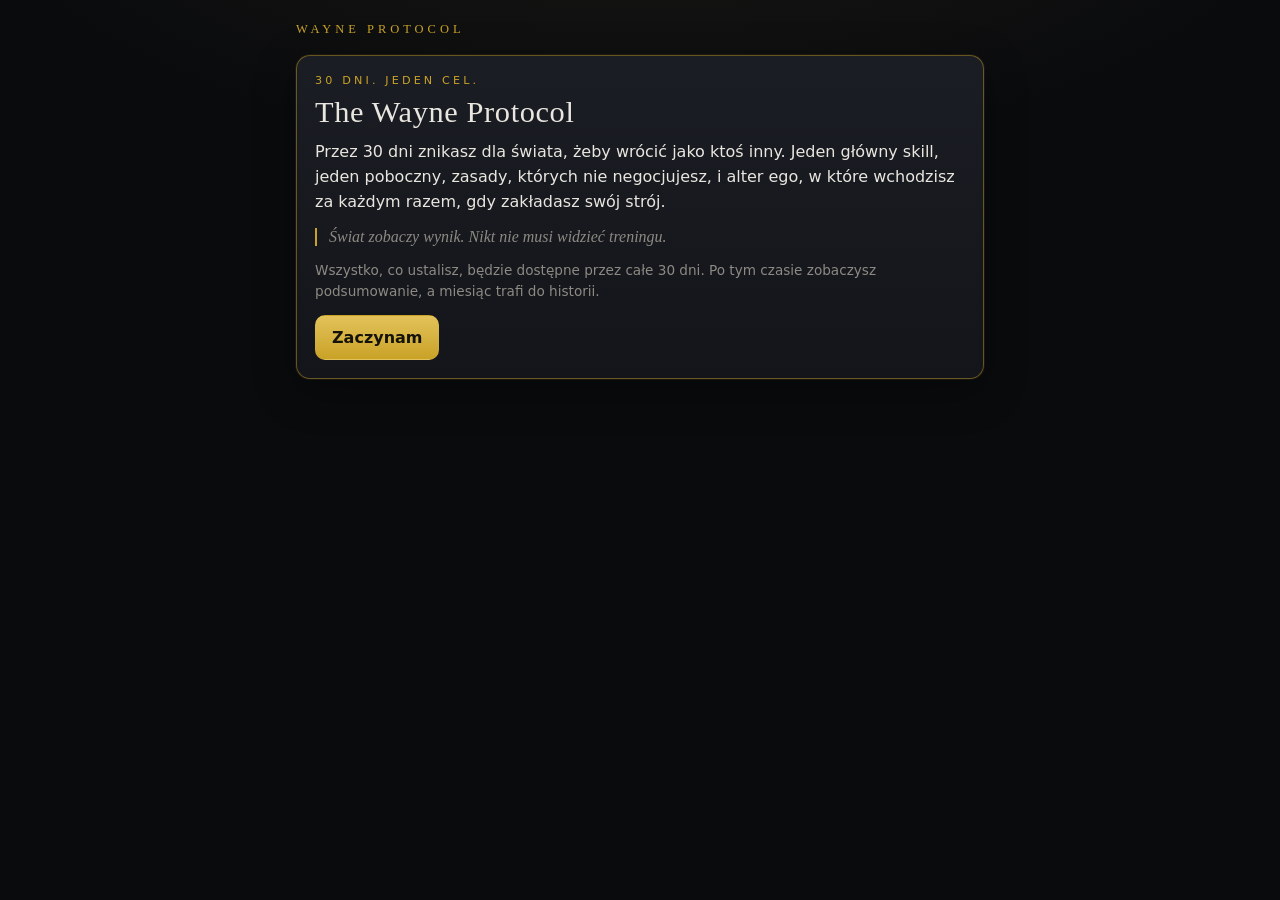
==== index.html @ f349f064 "The Wayne Protocol: 30-day app (onboarding, daily report, Batman failure log, Bat-Signal, summary, h" ====
<!doctype html>
<html lang="pl">
<head>
  <meta charset="utf-8">
  <meta name="viewport" content="width=device-width, initial-scale=1, viewport-fit=cover">
  <meta name="theme-color" content="#0a0b0d">
  <meta name="robots" content="noindex, nofollow">
  <title>The Wayne Protocol</title>
  <link rel="stylesheet" href="./assets/style.css">
</head>
<body>
  <main id="app" aria-live="polite"></main>
  <noscript>The Wayne Protocol wymaga JavaScriptu.</noscript>
  <script src="./assets/app.js"></script>
</body>
</html>
---- assets/style.css ----
/* The Wayne Protocol — black, charcoal and gold. Serif headings, spaced capitals: Wayne Enterprises, not a fitness app. */
:root {
  --bg: #0a0b0d; --panel: #13151a; --panel2: #1a1d23; --line: #2a2e36; --text: #e9e6df; --dim: #8d8a83;
  --gold: #c9a227; --gold2: #e2c25a; --red: #c94a3d; --green: #5fa36a;
  --serif: Georgia, "Times New Roman", serif;
  --sans: system-ui, -apple-system, "Segoe UI", Roboto, sans-serif;
  color-scheme: dark;
}
* { box-sizing: border-box; }
html, body { margin: 0; background: var(--bg); color: var(--text); font-family: var(--sans); -webkit-text-size-adjust: 100%; }
body { min-height: 100vh; background: radial-gradient(1200px 600px at 50% -200px, #1b1a15 0%, var(--bg) 60%) fixed; }
main { max-width: 720px; margin: 0 auto; padding: 22px 16px calc(40px + env(safe-area-inset-bottom)); }
h1, h2, h3 { font-family: var(--serif); font-weight: 400; margin: 0 0 10px; }
h1 { font-size: 1.9rem; letter-spacing: .02em; }
h2 { font-size: 1.35rem; }
h3 { font-size: 1.05rem; color: var(--gold2); }
p { line-height: 1.55; margin: 0 0 12px; }
.eyebrow { font-size: .7rem; letter-spacing: .28em; text-transform: uppercase; color: var(--gold); margin-bottom: 8px; }
.dim { color: var(--dim); } .small { font-size: .85rem; }
.brand { display: flex; align-items: center; justify-content: space-between; gap: 12px; margin-bottom: 18px; }
.brand-mark { font-family: var(--serif); letter-spacing: .32em; text-transform: uppercase; font-size: .78rem; color: var(--gold); }
.brand nav { display: flex; gap: 6px; flex-wrap: wrap; justify-content: flex-end; }
.card { background: linear-gradient(180deg, var(--panel2), var(--panel)); border: 1px solid var(--line); border-radius: 14px; padding: 18px; margin-bottom: 14px; }
.card.gold { border-color: rgba(201, 162, 39, .45); box-shadow: 0 0 0 1px rgba(201, 162, 39, .08), 0 12px 40px rgba(0, 0, 0, .35); }
.quote { font-family: var(--serif); font-style: italic; color: var(--dim); border-left: 2px solid var(--gold); padding-left: 12px; margin: 14px 0; }
.btn { appearance: none; border: 1px solid var(--line); background: var(--panel2); color: var(--text); border-radius: 10px; padding: 12px 16px; font: inherit; font-weight: 600; cursor: pointer; min-height: 44px; }
.btn:hover { border-color: var(--gold); }
.btn.gold { background: linear-gradient(180deg, var(--gold2), var(--gold)); color: #15120a; border-color: transparent; }
.btn.red { border-color: rgba(201, 74, 61, .6); color: #f0b8b1; }
.btn.ghost { background: transparent; }
.btn.small { padding: 7px 11px; min-height: 36px; font-size: .85rem; }
.btn:disabled { opacity: .45; cursor: not-allowed; }
.row { display: flex; gap: 10px; flex-wrap: wrap; }
.row > .btn { flex: 1 1 140px; }
label { display: block; font-size: .72rem; letter-spacing: .14em; text-transform: uppercase; color: var(--dim); margin: 14px 0 6px; }
input[type=text], textarea { width: 100%; background: #0e1014; border: 1px solid var(--line); color: var(--text); border-radius: 10px; padding: 11px 12px; font: inherit; font-size: 16px; }
textarea { min-height: 84px; resize: vertical; line-height: 1.45; }
input:focus, textarea:focus { outline: none; border-color: var(--gold); }
.list-edit .item { display: flex; gap: 8px; margin-bottom: 8px; align-items: center; }
.list-edit .item span.n { font-family: var(--serif); color: var(--gold); width: 18px; text-align: right; flex: 0 0 auto; }
.list-edit .item input { flex: 1; }
.disclaimer { border: 1px dashed rgba(201, 162, 39, .5); border-radius: 10px; padding: 10px 12px; font-size: .88rem; color: #d8cfae; margin: 12px 0; }
.steps { display: flex; gap: 6px; margin: 4px 0 18px; }
.steps i { flex: 1; height: 3px; border-radius: 2px; background: var(--line); }
.steps i.on { background: var(--gold); }
.check { display: flex; gap: 10px; align-items: flex-start; margin: 14px 0; text-transform: none; letter-spacing: 0; font-size: .95rem; color: var(--text); }
.check input { width: 20px; height: 20px; accent-color: var(--gold); margin-top: 2px; flex: 0 0 auto; }

/* dashboard */
.day-head { display: flex; align-items: baseline; justify-content: space-between; gap: 12px; flex-wrap: wrap; }
.day-num { font-family: var(--serif); font-size: 2.6rem; line-height: 1; }
.day-num small { font-size: 1rem; color: var(--dim); }
.bar { height: 6px; background: var(--line); border-radius: 3px; overflow: hidden; margin: 12px 0 4px; }
.bar i { display: block; height: 100%; background: linear-gradient(90deg, var(--gold), var(--gold2)); }
.grid { display: grid; grid-template-columns: repeat(10, 1fr); gap: 5px; margin: 14px 0 6px; }
.grid div { aspect-ratio: 1; border-radius: 5px; background: #0e1014; border: 1px solid var(--line); display: flex; align-items: center; justify-content: center; font-size: .68rem; color: var(--dim); }
.grid .kept { background: rgba(201, 162, 39, .85); color: #15120a; border-color: transparent; font-weight: 700; }
.grid .failed { background: rgba(201, 74, 61, .8); color: #fff; border-color: transparent; }
.grid .today { outline: 2px solid var(--gold2); outline-offset: 1px; }
.grid .future { opacity: .35; }
.legend { display: flex; gap: 14px; flex-wrap: wrap; font-size: .75rem; color: var(--dim); }
.legend b { display: inline-block; width: 10px; height: 10px; border-radius: 3px; margin-right: 5px; vertical-align: -1px; }
.stats { display: grid; grid-template-columns: repeat(3, 1fr); gap: 10px; margin-top: 10px; }
.stat { background: #0e1014; border: 1px solid var(--line); border-radius: 10px; padding: 10px; text-align: center; }
.stat b { display: block; font-family: var(--serif); font-size: 1.4rem; font-weight: 400; }
.stat span { font-size: .68rem; letter-spacing: .12em; text-transform: uppercase; color: var(--dim); }
.kv { display: grid; gap: 12px; }
.kv .k { font-size: .68rem; letter-spacing: .18em; text-transform: uppercase; color: var(--gold); }
.kv .v { font-family: var(--serif); font-size: 1.1rem; }
ol.rules { margin: 6px 0 0; padding-left: 22px; } ol.rules li { margin: 4px 0; line-height: 1.45; }
.signal { width: 100%; padding: 16px; font-size: 1rem; letter-spacing: .2em; text-transform: uppercase; font-family: var(--serif); background: #0e1014; color: var(--gold2); border: 1px solid rgba(201, 162, 39, .6); border-radius: 12px; cursor: pointer; }
.signal:hover { background: #15130b; }
.status-pill { display: inline-block; font-size: .72rem; letter-spacing: .14em; text-transform: uppercase; padding: 4px 9px; border-radius: 999px; border: 1px solid var(--line); color: var(--dim); }
.status-pill.kept { color: var(--gold2); border-color: rgba(201, 162, 39, .6); }
.status-pill.failed { color: #f0b8b1; border-color: rgba(201, 74, 61, .6); }

/* journal */
.entry { border-top: 1px solid var(--line); padding: 12px 0; }
.entry:first-child { border-top: 0; }
.entry .meta { font-size: .75rem; color: var(--dim); letter-spacing: .06em; margin-bottom: 6px; display: flex; gap: 8px; flex-wrap: wrap; align-items: center; }
.entry .tag { font-size: .66rem; letter-spacing: .14em; text-transform: uppercase; padding: 2px 7px; border-radius: 5px; background: rgba(201, 74, 61, .2); color: #f0b8b1; }
.entry .tag.ref { background: rgba(201, 162, 39, .15); color: var(--gold2); }
.entry dl { margin: 0; display: grid; grid-template-columns: max-content 1fr; gap: 4px 12px; font-size: .92rem; }
.entry dt { color: var(--dim); font-size: .78rem; letter-spacing: .06em; padding-top: 2px; }
.entry dd { margin: 0; white-space: pre-wrap; word-break: break-word; }
.entry p { white-space: pre-wrap; word-break: break-word; }
@media (max-width: 480px) { .entry dl { grid-template-columns: 1fr; } .entry dt { padding-top: 6px; } }

/* modal */
.modal-bg { position: fixed; inset: 0; background: rgba(0, 0, 0, .72); display: flex; align-items: flex-end; justify-content: center; z-index: 10; padding: 0; }
.modal { width: 100%; max-width: 720px; max-height: 92vh; overflow: auto; background: var(--panel); border: 1px solid var(--line); border-radius: 18px 18px 0 0; padding: 20px 16px calc(20px + env(safe-area-inset-bottom)); }
@media (min-width: 640px) { .modal-bg { align-items: center; padding: 20px; } .modal { border-radius: 18px; } }
.timer { font-family: var(--serif); font-size: 3rem; text-align: center; color: var(--gold2); margin: 8px 0; letter-spacing: .05em; }
.history-item { display: flex; justify-content: space-between; align-items: center; gap: 12px; padding: 12px 0; border-top: 1px solid var(--line); cursor: pointer; }
.history-item:first-child { border-top: 0; }
.verdict { font-family: var(--serif); font-size: 1.5rem; }
.verdict.ok { color: var(--gold2); } .verdict.no { color: #f0b8b1; }
.center { text-align: center; }
.mt { margin-top: 14px; }
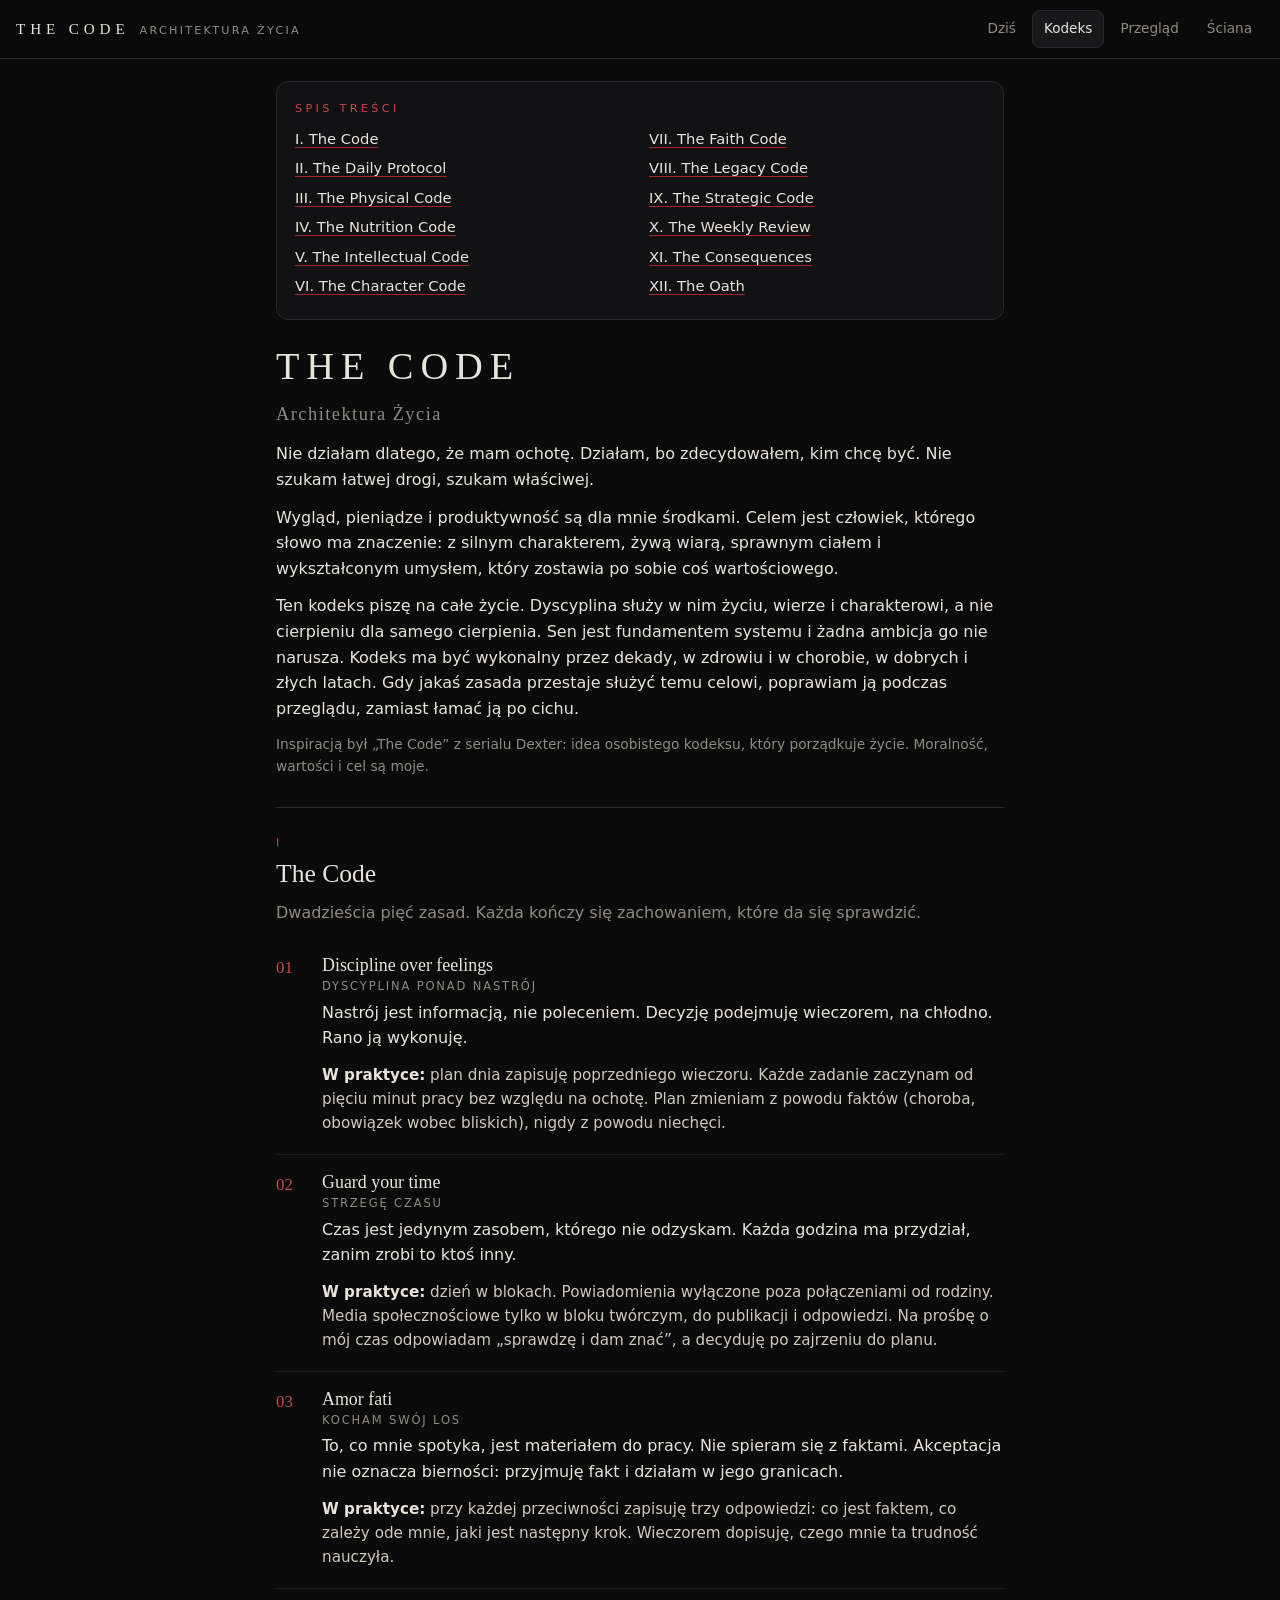
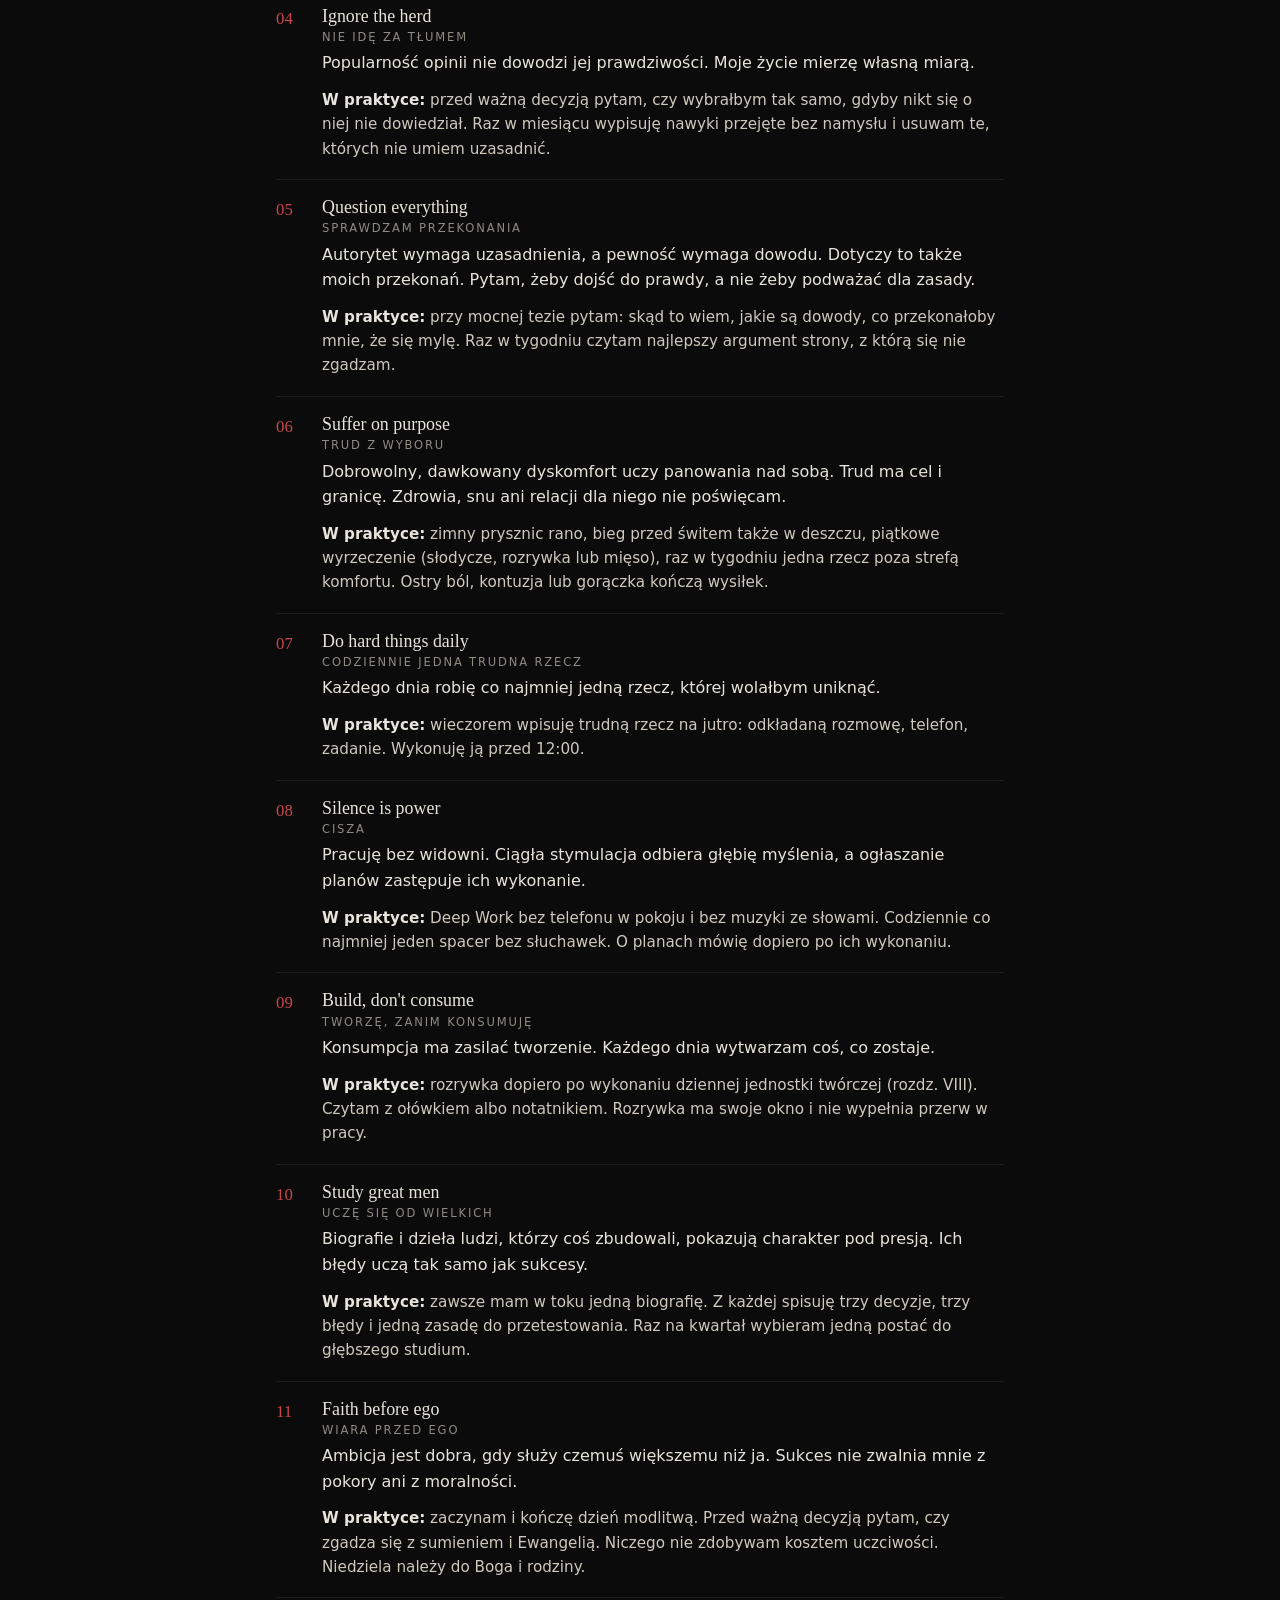
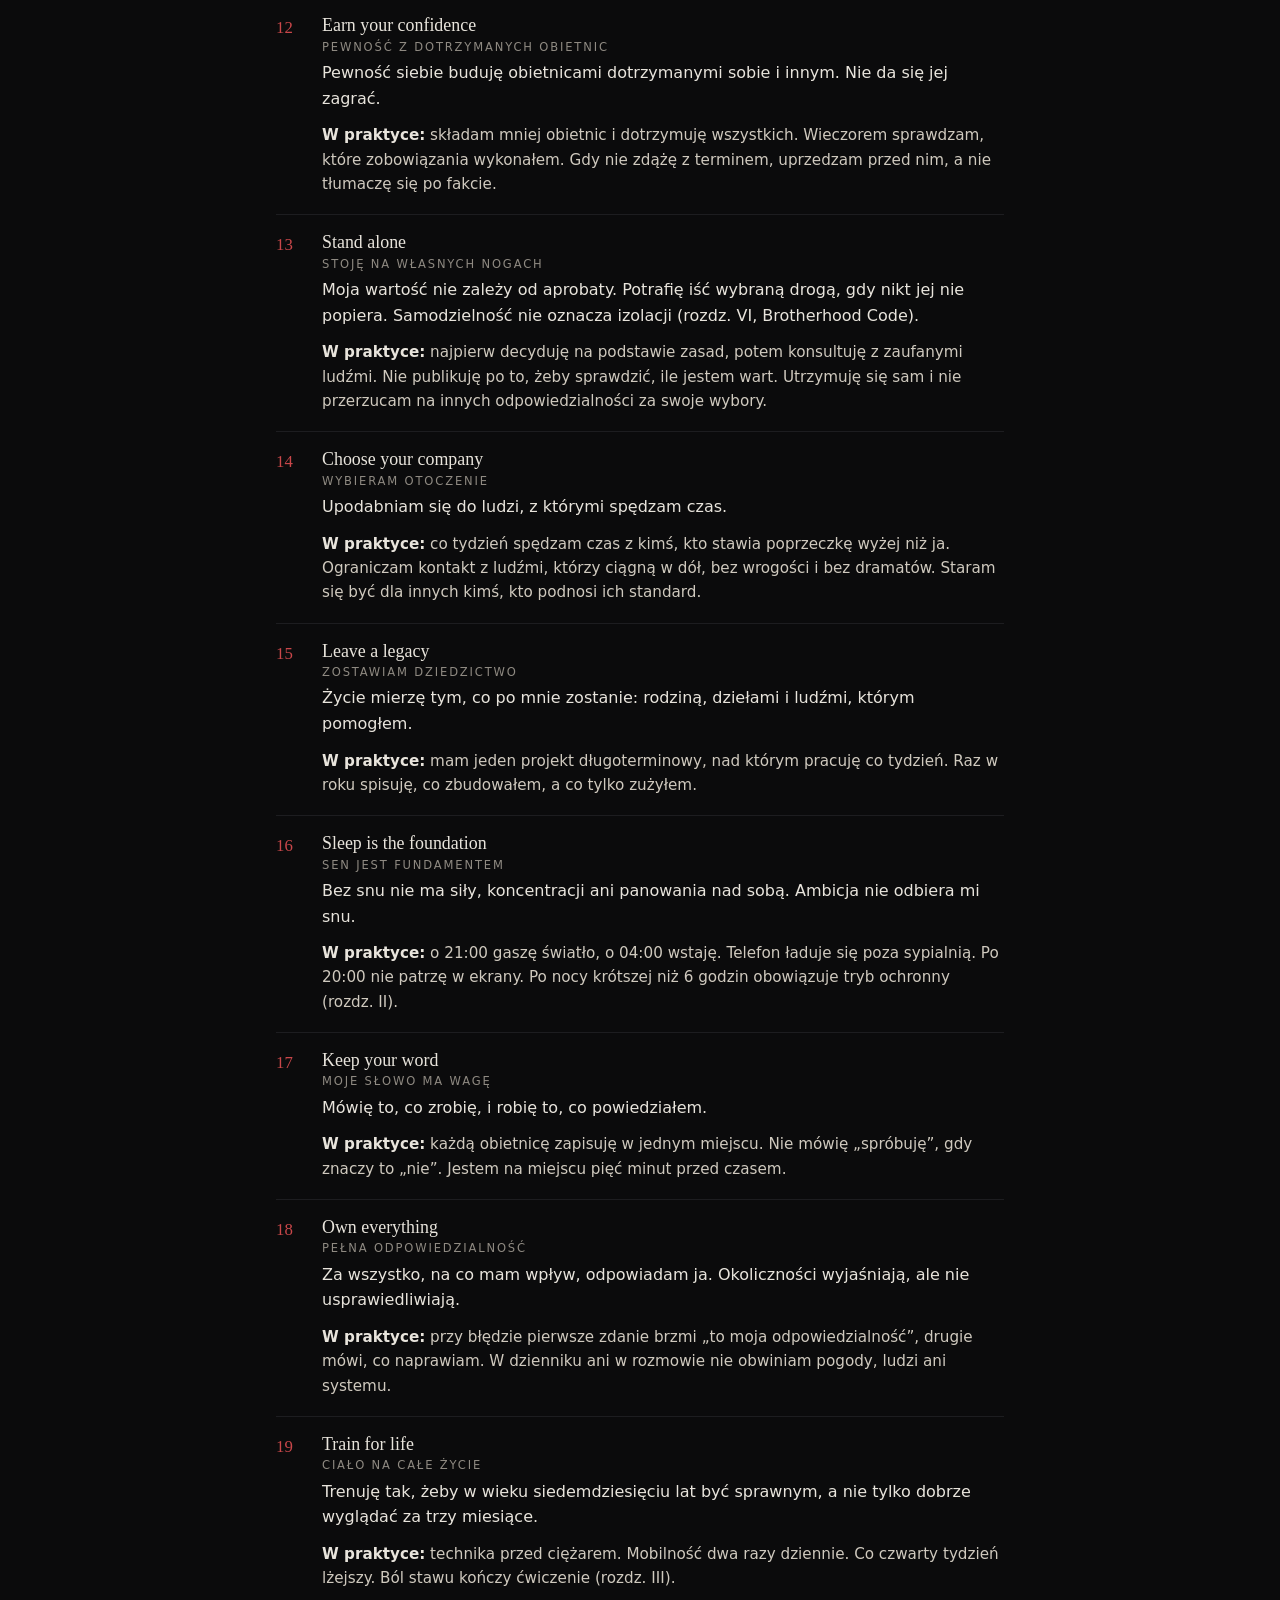
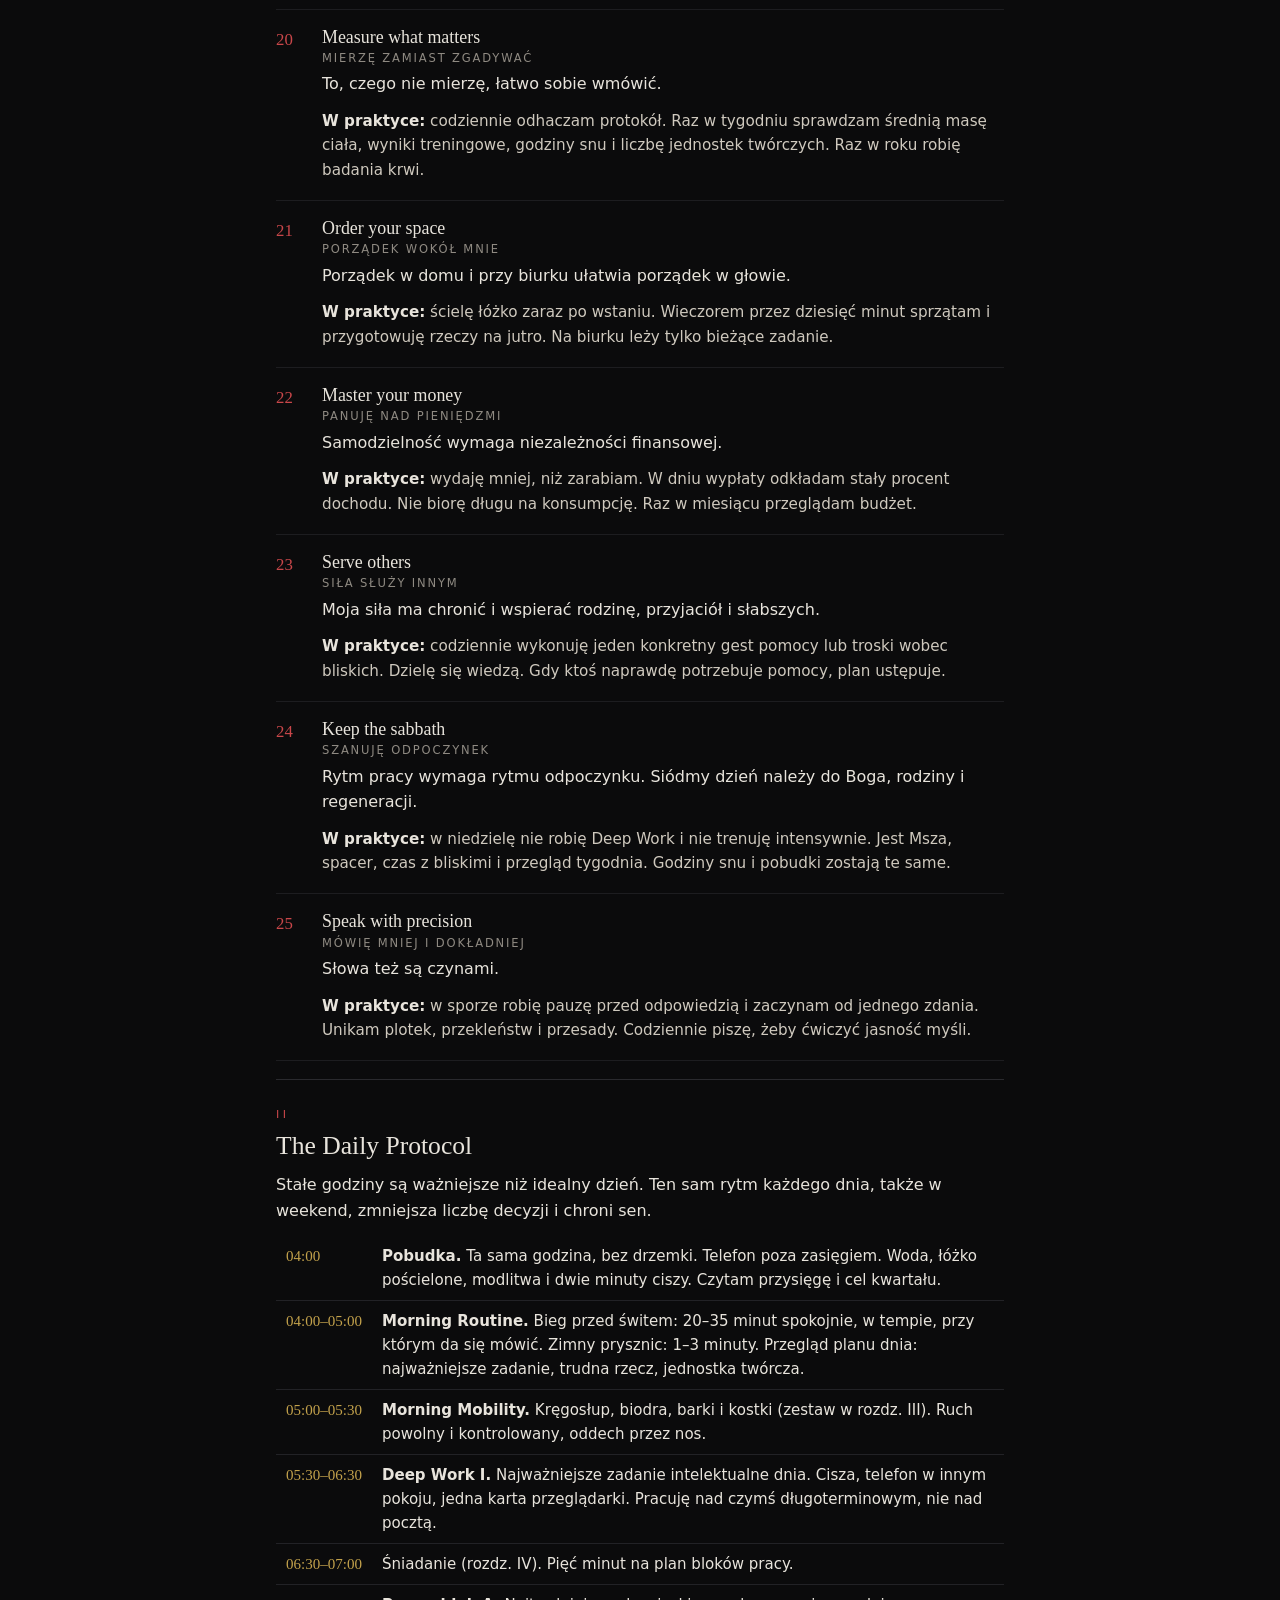
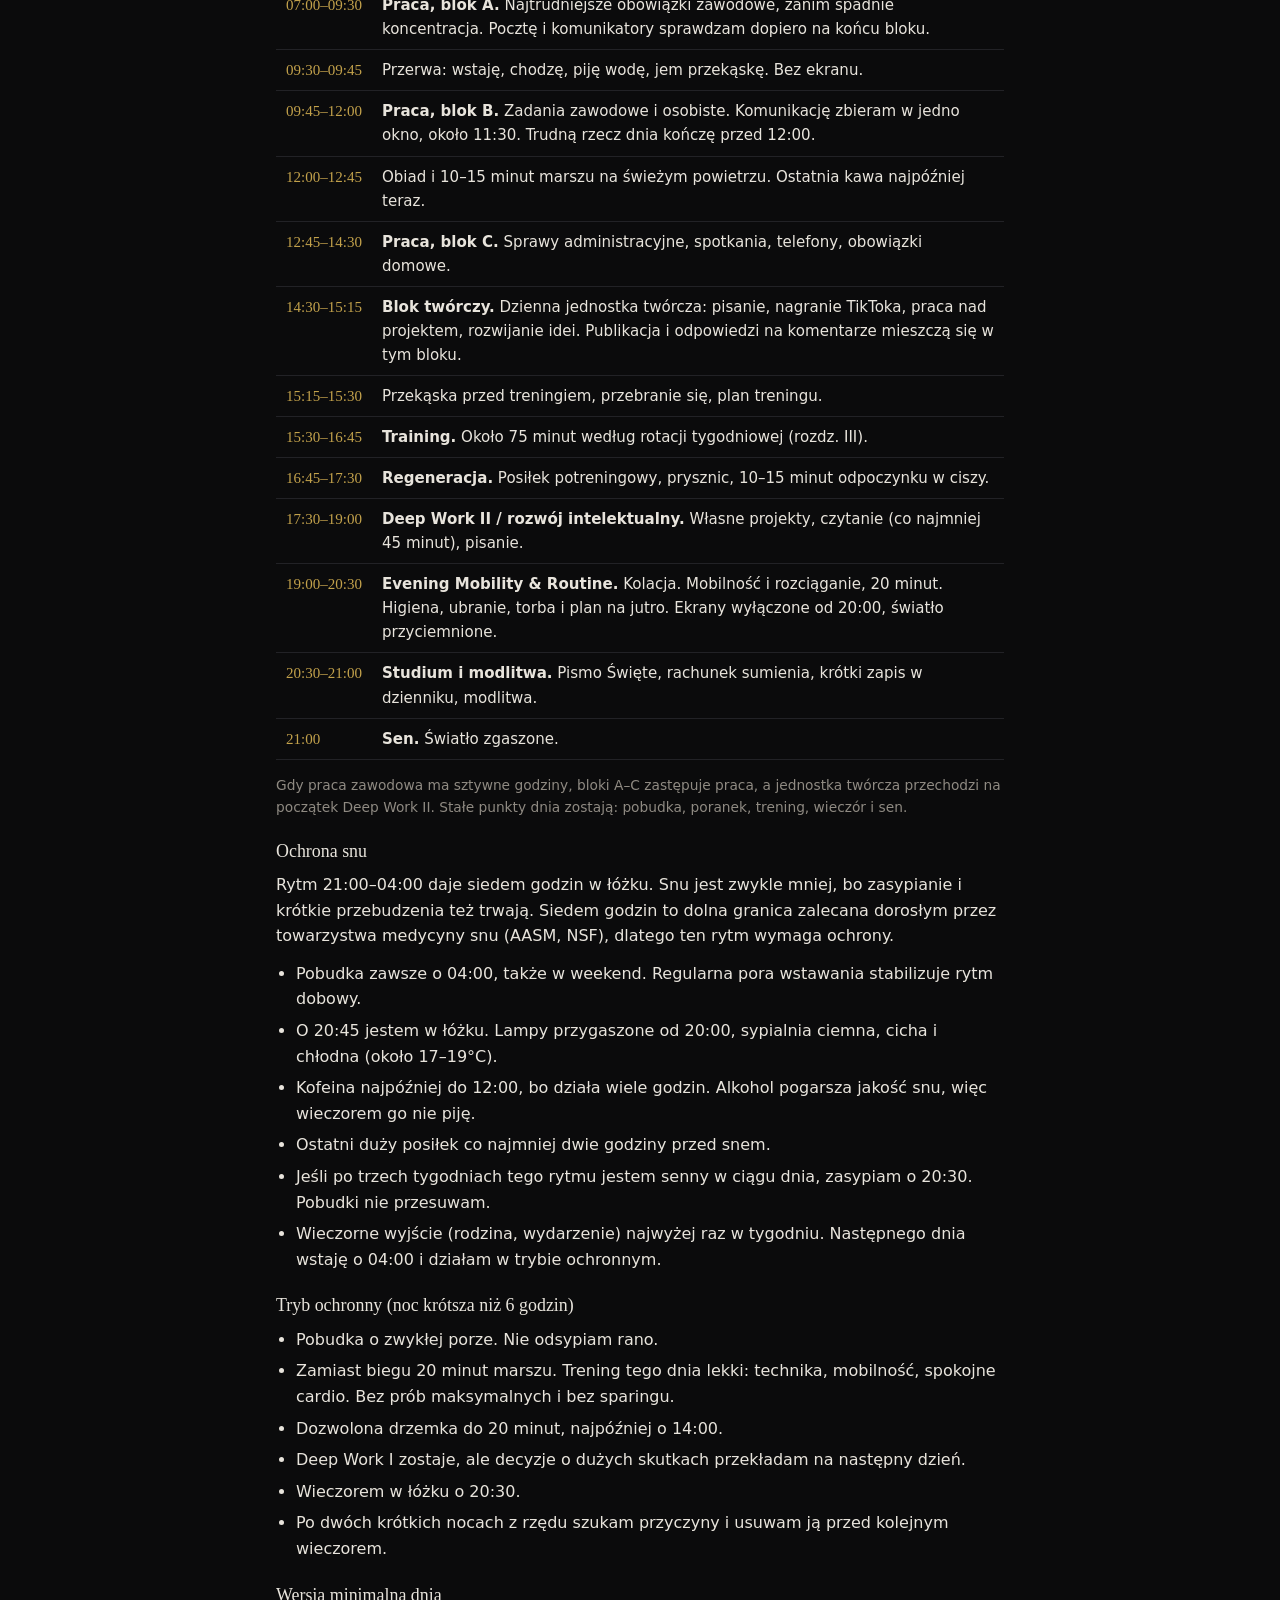
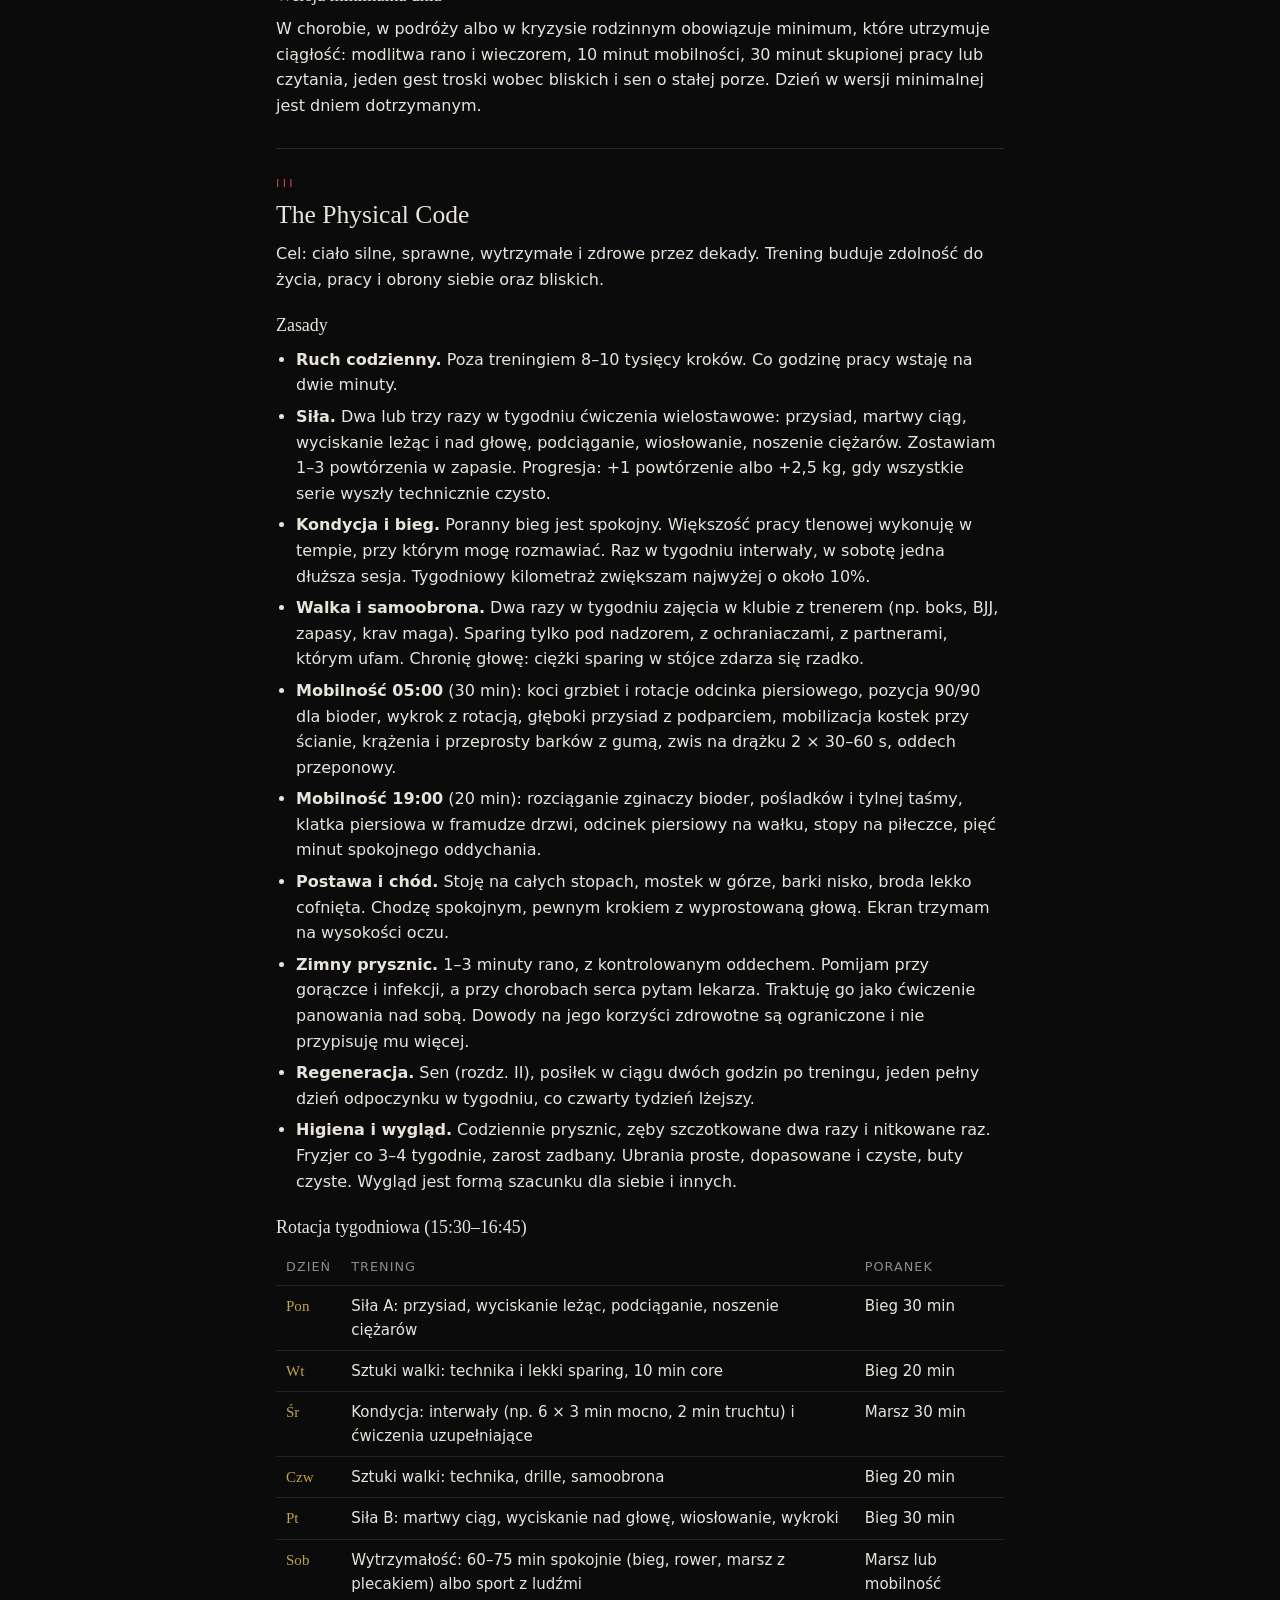
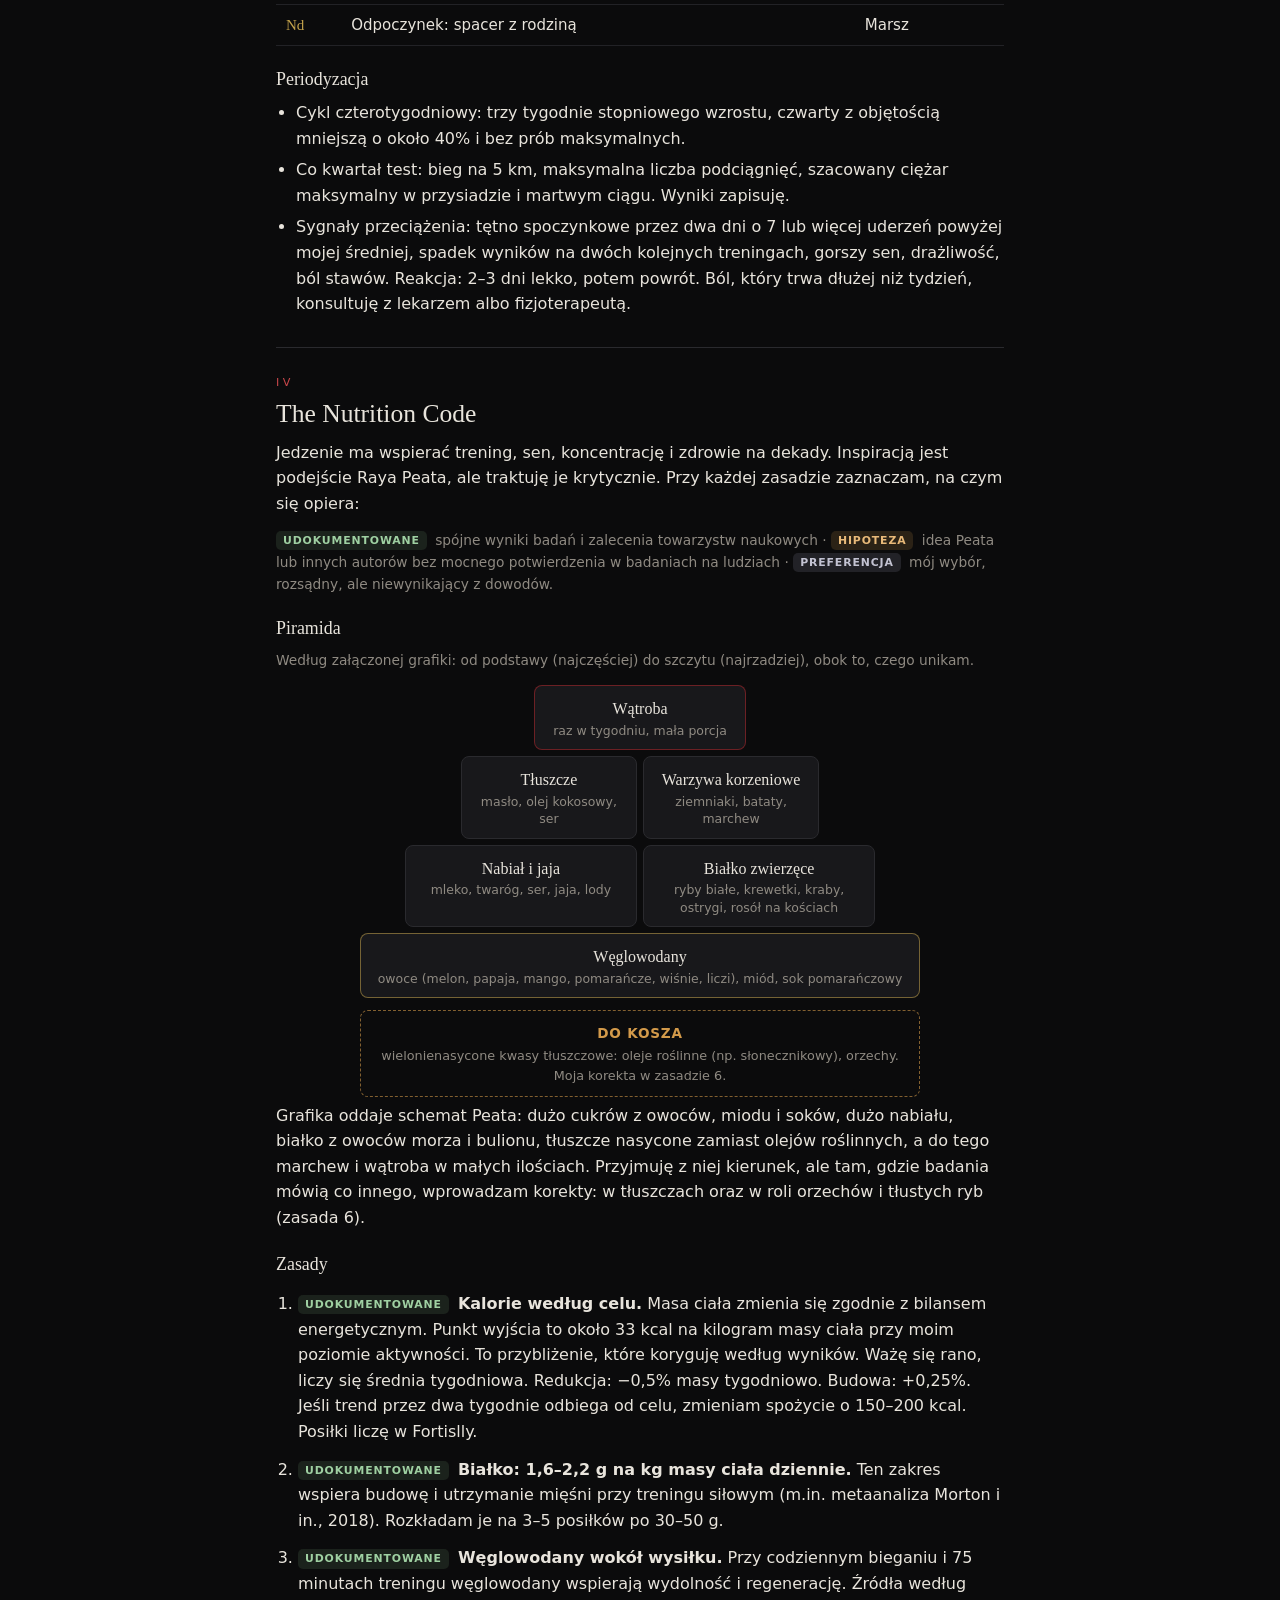
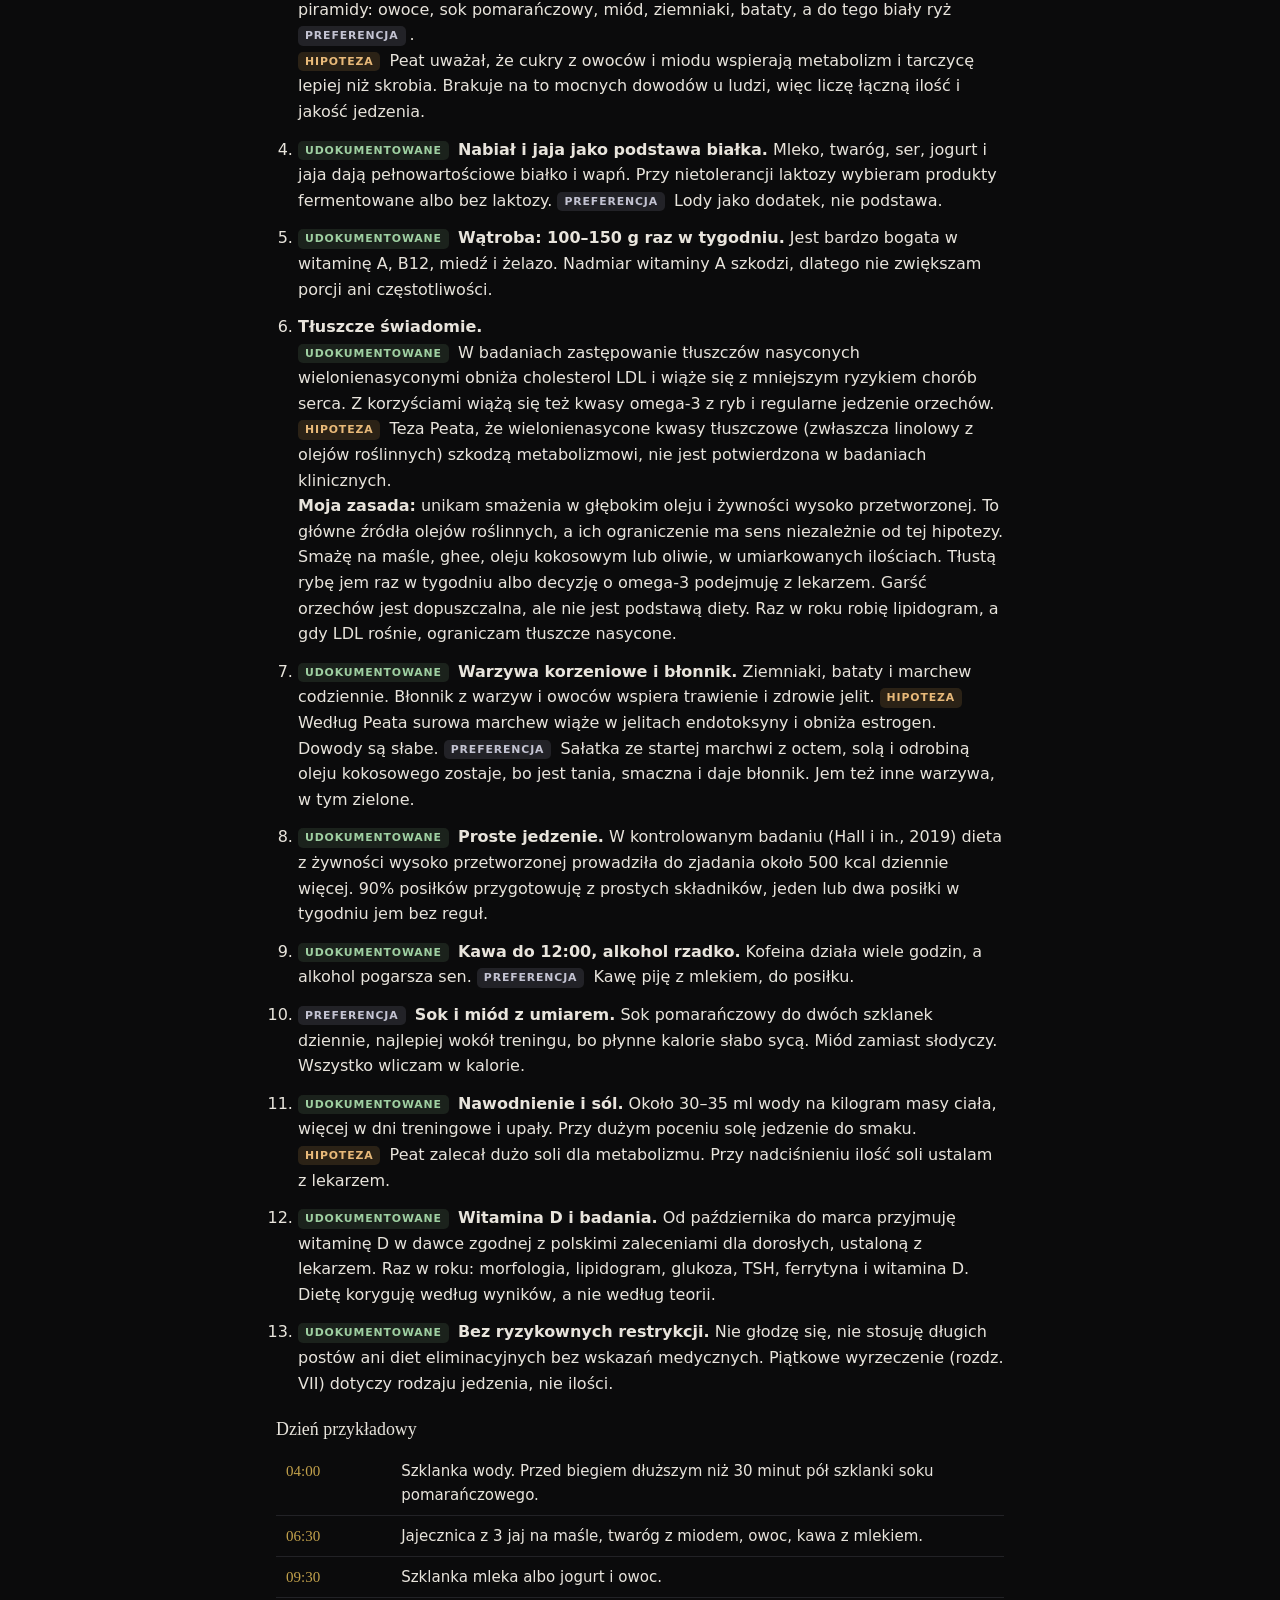
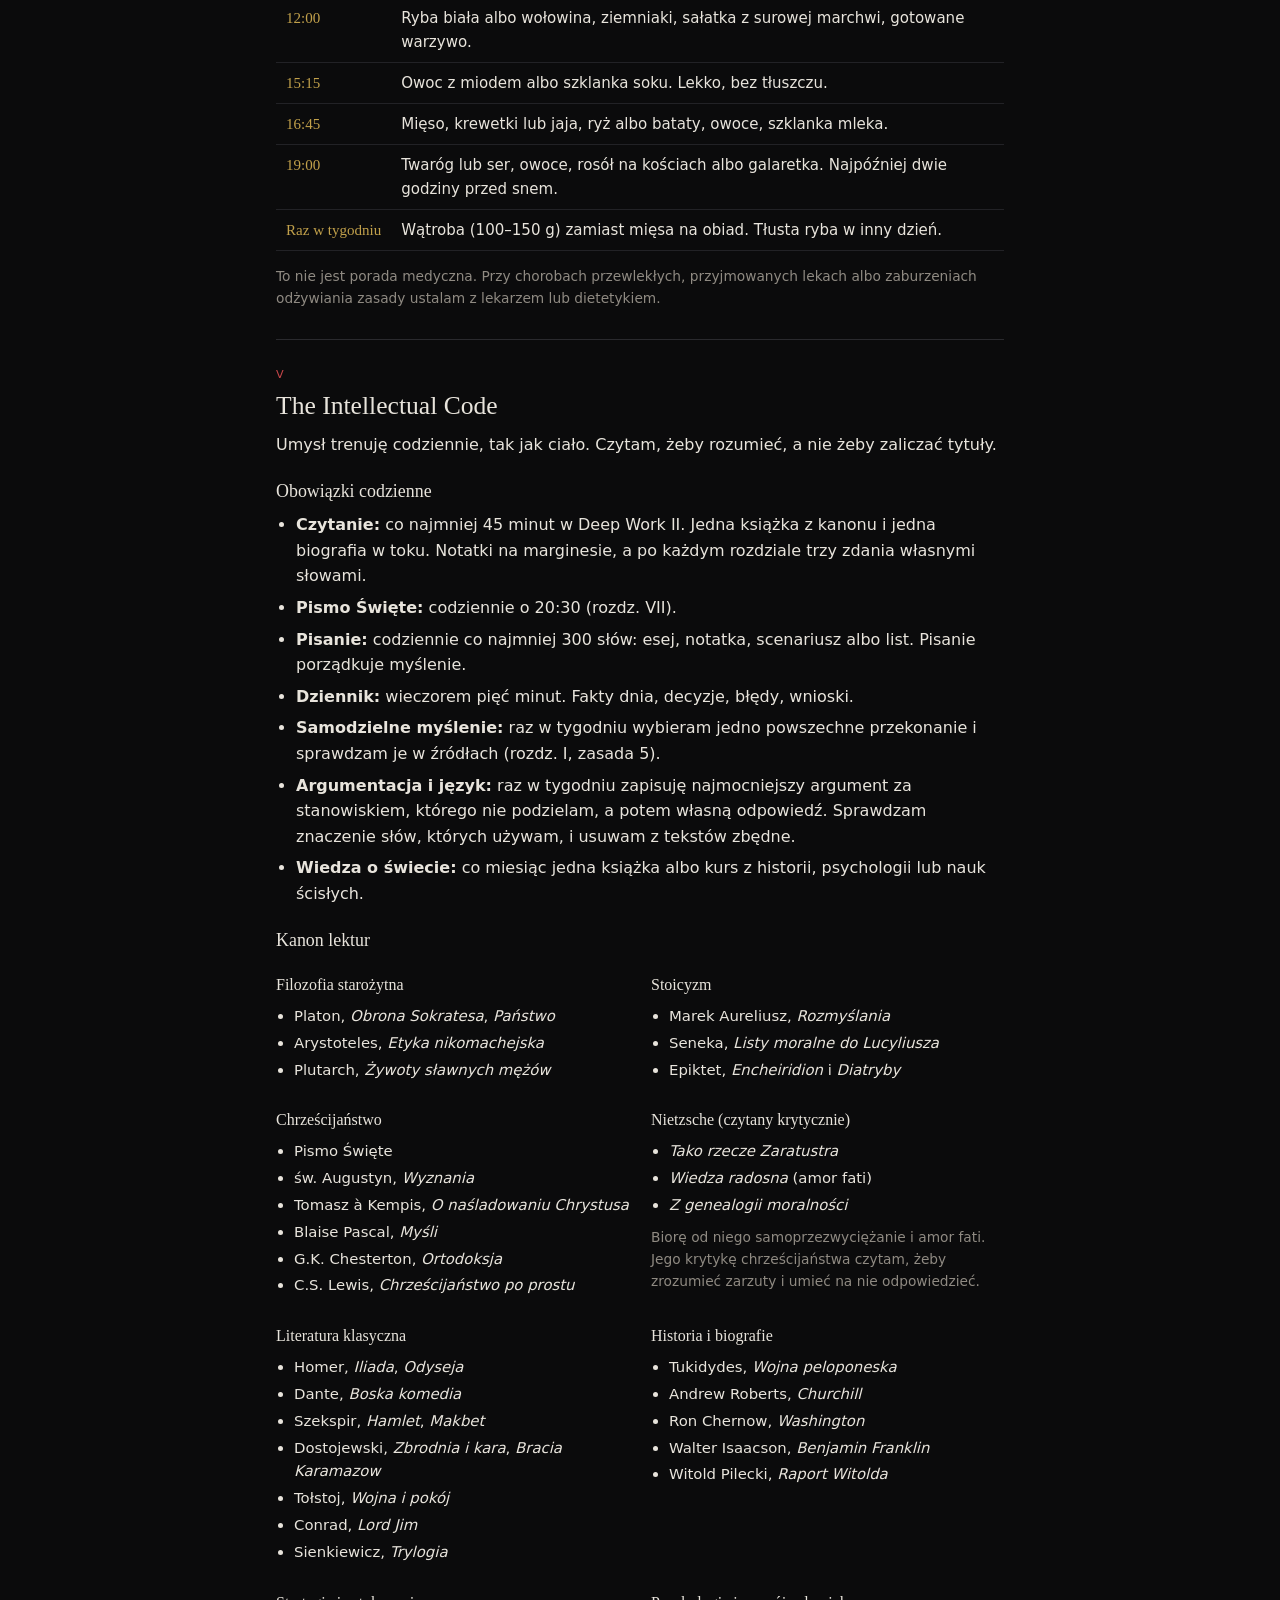
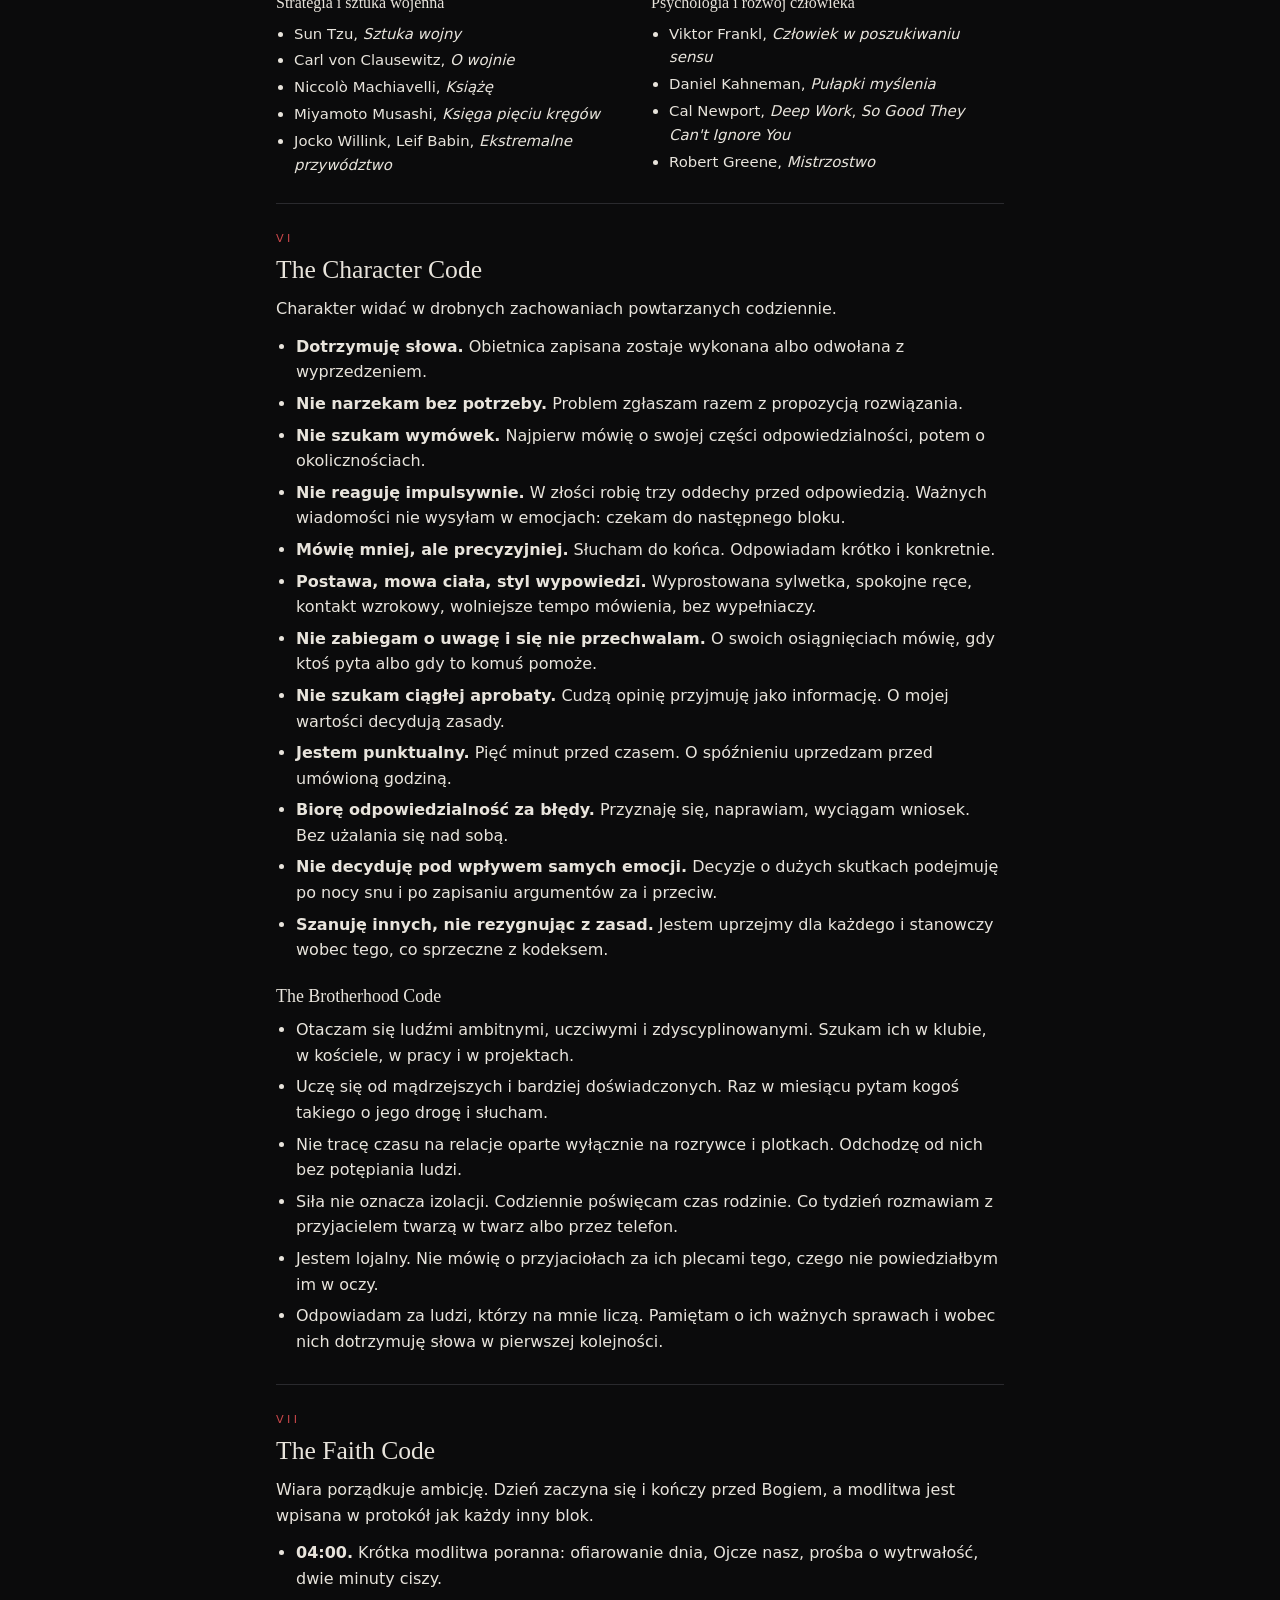
==== commit e7b0370b: "Replace The Wayne Protocol with THE CODE — Architektura Życia A lifelong personal code instead of th" ====
--- a/index.html
+++ b/index.html
@@ -3,14 +3,568 @@
 <head>
   <meta charset="utf-8">
   <meta name="viewport" content="width=device-width, initial-scale=1, viewport-fit=cover">
-  <meta name="theme-color" content="#0a0b0d">
+  <meta name="theme-color" content="#0b0b0c">
   <meta name="robots" content="noindex, nofollow">
-  <title>The Wayne Protocol</title>
+  <title>The Code</title>
   <link rel="stylesheet" href="./assets/style.css">
 </head>
 <body>
-  <main id="app" aria-live="polite"></main>
-  <noscript>The Wayne Protocol wymaga JavaScriptu.</noscript>
-  <script src="./assets/app.js"></script>
+<header class="top">
+  <div class="brand"><span class="mark">THE CODE</span><span class="sub">Architektura Życia</span></div>
+  <nav class="tabs" id="tabs" aria-label="Widoki">
+    <button type="button" data-view="today">Dziś</button>
+    <button type="button" data-view="code" class="on">Kodeks</button>
+    <button type="button" data-view="review">Przegląd</button>
+    <button type="button" data-view="wall">Ściana</button>
+  </nav>
+</header>
+
+<!-- ======================================================================= DZIŚ -->
+<main class="view" id="view-today" hidden>
+  <section class="card">
+    <div class="eyebrow" id="todayDate"></div>
+    <h2>Protokół dnia</h2>
+    <p class="dim small">Odhaczam bloki, które wykonałem. Zapis zostaje w tej przeglądarce.</p>
+    <div class="score"><b id="todayScore">0</b><span>/ <span id="todayMax">0</span></span><div class="bar"><i id="todayBar"></i></div></div>
+    <ol class="checklist" id="checklist"></ol>
+  </section>
+  <section class="card">
+    <h3>Na dziś</h3>
+    <label for="fMit">Najważniejsze zadanie dnia</label>
+    <input type="text" id="fMit" maxlength="200" placeholder="Jedno zadanie, które przesuwa cel kwartału">
+    <label for="fHard">Trudna rzecz</label>
+    <input type="text" id="fHard" maxlength="200" placeholder="Rzecz, której wolałbym uniknąć, zrobiona przed 12:00">
+    <label for="fMade">Co dziś stworzyłem</label>
+    <input type="text" id="fMade" maxlength="300" placeholder="Tekst, nagranie, część projektu…">
+    <label for="fSleep">Sen ostatniej nocy (godziny)</label>
+    <input type="text" id="fSleep" inputmode="decimal" maxlength="4" placeholder="np. 6.8">
+    <p class="warn small" id="sleepWarn" hidden>Poniżej 6 godzin: obowiązuje tryb ochronny snu (Kodeks, rozdz. II).</p>
+    <label for="fNote">Dziennik</label>
+    <textarea id="fNote" maxlength="4000" placeholder="Fakty dnia, błędy, wnioski. Bez ocen siebie: co się stało i co dalej."></textarea>
+  </section>
+  <section class="card">
+    <h3>Ostatnie 28 dni</h3>
+    <div class="grid" id="history"></div>
+    <p class="dim small">Liczba w kratce to procent wykonanych bloków. Pusta kratka to dzień bez zapisu.</p>
+  </section>
+  <section class="card oath-card">
+    <h3>Przysięga</h3>
+    <div class="oath" id="oathToday"></div>
+  </section>
+</main>
+
+<!-- ======================================================================= KODEKS -->
+<main class="view" id="view-code">
+  <nav class="toc card" aria-label="Spis treści">
+    <div class="eyebrow">Spis treści</div>
+    <ol>
+      <li><a href="#s-code">I. The Code</a></li>
+      <li><a href="#s-daily">II. The Daily Protocol</a></li>
+      <li><a href="#s-physical">III. The Physical Code</a></li>
+      <li><a href="#s-nutrition">IV. The Nutrition Code</a></li>
+      <li><a href="#s-intellect">V. The Intellectual Code</a></li>
+      <li><a href="#s-character">VI. The Character Code</a></li>
+      <li><a href="#s-faith">VII. The Faith Code</a></li>
+      <li><a href="#s-legacy">VIII. The Legacy Code</a></li>
+      <li><a href="#s-strategy">IX. The Strategic Code</a></li>
+      <li><a href="#s-review">X. The Weekly Review</a></li>
+      <li><a href="#s-consequences">XI. The Consequences</a></li>
+      <li><a href="#s-oath">XII. The Oath</a></li>
+    </ol>
+  </nav>
+
+  <section class="doc preface">
+    <h1>THE CODE</h1>
+    <p class="lead">Architektura Życia</p>
+    <p>Nie działam dlatego, że mam ochotę. Działam, bo zdecydowałem, kim chcę być. Nie szukam łatwej drogi, szukam właściwej.</p>
+    <p>Wygląd, pieniądze i produktywność są dla mnie środkami. Celem jest człowiek, którego słowo ma znaczenie: z silnym charakterem, żywą wiarą, sprawnym ciałem i wykształconym umysłem, który zostawia po sobie coś wartościowego.</p>
+    <p>Ten kodeks piszę na całe życie. Dyscyplina służy w nim życiu, wierze i charakterowi, a nie cierpieniu dla samego cierpienia. Sen jest fundamentem systemu i żadna ambicja go nie narusza. Kodeks ma być wykonalny przez dekady, w zdrowiu i w chorobie, w dobrych i złych latach. Gdy jakaś zasada przestaje służyć temu celowi, poprawiam ją podczas przeglądu, zamiast łamać ją po cichu.</p>
+    <p class="dim small">Inspiracją był „The Code” z serialu Dexter: idea osobistego kodeksu, który porządkuje życie. Moralność, wartości i cel są moje.</p>
+  </section>
+
+  <!-- I -->
+  <section class="doc" id="s-code">
+    <div class="eyebrow">I</div>
+    <h2>The Code</h2>
+    <p class="dim">Dwadzieścia pięć zasad. Każda kończy się zachowaniem, które da się sprawdzić.</p>
+    <ol class="rules">
+      <li><h3>Discipline over feelings <span>Dyscyplina ponad nastrój</span></h3>
+        <p>Nastrój jest informacją, nie poleceniem. Decyzję podejmuję wieczorem, na chłodno. Rano ją wykonuję.</p>
+        <p class="do"><b>W praktyce:</b> plan dnia zapisuję poprzedniego wieczoru. Każde zadanie zaczynam od pięciu minut pracy bez względu na ochotę. Plan zmieniam z powodu faktów (choroba, obowiązek wobec bliskich), nigdy z powodu niechęci.</p></li>
+      <li><h3>Guard your time <span>Strzegę czasu</span></h3>
+        <p>Czas jest jedynym zasobem, którego nie odzyskam. Każda godzina ma przydział, zanim zrobi to ktoś inny.</p>
+        <p class="do"><b>W praktyce:</b> dzień w blokach. Powiadomienia wyłączone poza połączeniami od rodziny. Media społecznościowe tylko w bloku twórczym, do publikacji i odpowiedzi. Na prośbę o mój czas odpowiadam „sprawdzę i dam znać”, a decyduję po zajrzeniu do planu.</p></li>
+      <li><h3>Amor fati <span>Kocham swój los</span></h3>
+        <p>To, co mnie spotyka, jest materiałem do pracy. Nie spieram się z faktami. Akceptacja nie oznacza bierności: przyjmuję fakt i działam w jego granicach.</p>
+        <p class="do"><b>W praktyce:</b> przy każdej przeciwności zapisuję trzy odpowiedzi: co jest faktem, co zależy ode mnie, jaki jest następny krok. Wieczorem dopisuję, czego mnie ta trudność nauczyła.</p></li>
+      <li><h3>Ignore the herd <span>Nie idę za tłumem</span></h3>
+        <p>Popularność opinii nie dowodzi jej prawdziwości. Moje życie mierzę własną miarą.</p>
+        <p class="do"><b>W praktyce:</b> przed ważną decyzją pytam, czy wybrałbym tak samo, gdyby nikt się o niej nie dowiedział. Raz w miesiącu wypisuję nawyki przejęte bez namysłu i usuwam te, których nie umiem uzasadnić.</p></li>
+      <li><h3>Question everything <span>Sprawdzam przekonania</span></h3>
+        <p>Autorytet wymaga uzasadnienia, a pewność wymaga dowodu. Dotyczy to także moich przekonań. Pytam, żeby dojść do prawdy, a nie żeby podważać dla zasady.</p>
+        <p class="do"><b>W praktyce:</b> przy mocnej tezie pytam: skąd to wiem, jakie są dowody, co przekonałoby mnie, że się mylę. Raz w tygodniu czytam najlepszy argument strony, z którą się nie zgadzam.</p></li>
+      <li><h3>Suffer on purpose <span>Trud z wyboru</span></h3>
+        <p>Dobrowolny, dawkowany dyskomfort uczy panowania nad sobą. Trud ma cel i granicę. Zdrowia, snu ani relacji dla niego nie poświęcam.</p>
+        <p class="do"><b>W praktyce:</b> zimny prysznic rano, bieg przed świtem także w deszczu, piątkowe wyrzeczenie (słodycze, rozrywka lub mięso), raz w tygodniu jedna rzecz poza strefą komfortu. Ostry ból, kontuzja lub gorączka kończą wysiłek.</p></li>
+      <li><h3>Do hard things daily <span>Codziennie jedna trudna rzecz</span></h3>
+        <p>Każdego dnia robię co najmniej jedną rzecz, której wolałbym uniknąć.</p>
+        <p class="do"><b>W praktyce:</b> wieczorem wpisuję trudną rzecz na jutro: odkładaną rozmowę, telefon, zadanie. Wykonuję ją przed 12:00.</p></li>
+      <li><h3>Silence is power <span>Cisza</span></h3>
+        <p>Pracuję bez widowni. Ciągła stymulacja odbiera głębię myślenia, a ogłaszanie planów zastępuje ich wykonanie.</p>
+        <p class="do"><b>W praktyce:</b> Deep Work bez telefonu w pokoju i bez muzyki ze słowami. Codziennie co najmniej jeden spacer bez słuchawek. O planach mówię dopiero po ich wykonaniu.</p></li>
+      <li><h3>Build, don't consume <span>Tworzę, zanim konsumuję</span></h3>
+        <p>Konsumpcja ma zasilać tworzenie. Każdego dnia wytwarzam coś, co zostaje.</p>
+        <p class="do"><b>W praktyce:</b> rozrywka dopiero po wykonaniu dziennej jednostki twórczej (rozdz. VIII). Czytam z ołówkiem albo notatnikiem. Rozrywka ma swoje okno i nie wypełnia przerw w pracy.</p></li>
+      <li><h3>Study great men <span>Uczę się od wielkich</span></h3>
+        <p>Biografie i dzieła ludzi, którzy coś zbudowali, pokazują charakter pod presją. Ich błędy uczą tak samo jak sukcesy.</p>
+        <p class="do"><b>W praktyce:</b> zawsze mam w toku jedną biografię. Z każdej spisuję trzy decyzje, trzy błędy i jedną zasadę do przetestowania. Raz na kwartał wybieram jedną postać do głębszego studium.</p></li>
+      <li><h3>Faith before ego <span>Wiara przed ego</span></h3>
+        <p>Ambicja jest dobra, gdy służy czemuś większemu niż ja. Sukces nie zwalnia mnie z pokory ani z moralności.</p>
+        <p class="do"><b>W praktyce:</b> zaczynam i kończę dzień modlitwą. Przed ważną decyzją pytam, czy zgadza się z sumieniem i Ewangelią. Niczego nie zdobywam kosztem uczciwości. Niedziela należy do Boga i rodziny.</p></li>
+      <li><h3>Earn your confidence <span>Pewność z dotrzymanych obietnic</span></h3>
+        <p>Pewność siebie buduję obietnicami dotrzymanymi sobie i innym. Nie da się jej zagrać.</p>
+        <p class="do"><b>W praktyce:</b> składam mniej obietnic i dotrzymuję wszystkich. Wieczorem sprawdzam, które zobowiązania wykonałem. Gdy nie zdążę z terminem, uprzedzam przed nim, a nie tłumaczę się po fakcie.</p></li>
+      <li><h3>Stand alone <span>Stoję na własnych nogach</span></h3>
+        <p>Moja wartość nie zależy od aprobaty. Potrafię iść wybraną drogą, gdy nikt jej nie popiera. Samodzielność nie oznacza izolacji (rozdz. VI, Brotherhood Code).</p>
+        <p class="do"><b>W praktyce:</b> najpierw decyduję na podstawie zasad, potem konsultuję z zaufanymi ludźmi. Nie publikuję po to, żeby sprawdzić, ile jestem wart. Utrzymuję się sam i nie przerzucam na innych odpowiedzialności za swoje wybory.</p></li>
+      <li><h3>Choose your company <span>Wybieram otoczenie</span></h3>
+        <p>Upodabniam się do ludzi, z którymi spędzam czas.</p>
+        <p class="do"><b>W praktyce:</b> co tydzień spędzam czas z kimś, kto stawia poprzeczkę wyżej niż ja. Ograniczam kontakt z ludźmi, którzy ciągną w dół, bez wrogości i bez dramatów. Staram się być dla innych kimś, kto podnosi ich standard.</p></li>
+      <li><h3>Leave a legacy <span>Zostawiam dziedzictwo</span></h3>
+        <p>Życie mierzę tym, co po mnie zostanie: rodziną, dziełami i ludźmi, którym pomogłem.</p>
+        <p class="do"><b>W praktyce:</b> mam jeden projekt długoterminowy, nad którym pracuję co tydzień. Raz w roku spisuję, co zbudowałem, a co tylko zużyłem.</p></li>
+      <li><h3>Sleep is the foundation <span>Sen jest fundamentem</span></h3>
+        <p>Bez snu nie ma siły, koncentracji ani panowania nad sobą. Ambicja nie odbiera mi snu.</p>
+        <p class="do"><b>W praktyce:</b> o 21:00 gaszę światło, o 04:00 wstaję. Telefon ładuje się poza sypialnią. Po 20:00 nie patrzę w ekrany. Po nocy krótszej niż 6 godzin obowiązuje tryb ochronny (rozdz. II).</p></li>
+      <li><h3>Keep your word <span>Moje słowo ma wagę</span></h3>
+        <p>Mówię to, co zrobię, i robię to, co powiedziałem.</p>
+        <p class="do"><b>W praktyce:</b> każdą obietnicę zapisuję w jednym miejscu. Nie mówię „spróbuję”, gdy znaczy to „nie”. Jestem na miejscu pięć minut przed czasem.</p></li>
+      <li><h3>Own everything <span>Pełna odpowiedzialność</span></h3>
+        <p>Za wszystko, na co mam wpływ, odpowiadam ja. Okoliczności wyjaśniają, ale nie usprawiedliwiają.</p>
+        <p class="do"><b>W praktyce:</b> przy błędzie pierwsze zdanie brzmi „to moja odpowiedzialność”, drugie mówi, co naprawiam. W dzienniku ani w rozmowie nie obwiniam pogody, ludzi ani systemu.</p></li>
+      <li><h3>Train for life <span>Ciało na całe życie</span></h3>
+        <p>Trenuję tak, żeby w wieku siedemdziesięciu lat być sprawnym, a nie tylko dobrze wyglądać za trzy miesiące.</p>
+        <p class="do"><b>W praktyce:</b> technika przed ciężarem. Mobilność dwa razy dziennie. Co czwarty tydzień lżejszy. Ból stawu kończy ćwiczenie (rozdz. III).</p></li>
+      <li><h3>Measure what matters <span>Mierzę zamiast zgadywać</span></h3>
+        <p>To, czego nie mierzę, łatwo sobie wmówić.</p>
+        <p class="do"><b>W praktyce:</b> codziennie odhaczam protokół. Raz w tygodniu sprawdzam średnią masę ciała, wyniki treningowe, godziny snu i liczbę jednostek twórczych. Raz w roku robię badania krwi.</p></li>
+      <li><h3>Order your space <span>Porządek wokół mnie</span></h3>
+        <p>Porządek w domu i przy biurku ułatwia porządek w głowie.</p>
+        <p class="do"><b>W praktyce:</b> ścielę łóżko zaraz po wstaniu. Wieczorem przez dziesięć minut sprzątam i przygotowuję rzeczy na jutro. Na biurku leży tylko bieżące zadanie.</p></li>
+      <li><h3>Master your money <span>Panuję nad pieniędzmi</span></h3>
+        <p>Samodzielność wymaga niezależności finansowej.</p>
+        <p class="do"><b>W praktyce:</b> wydaję mniej, niż zarabiam. W dniu wypłaty odkładam stały procent dochodu. Nie biorę długu na konsumpcję. Raz w miesiącu przeglądam budżet.</p></li>
+      <li><h3>Serve others <span>Siła służy innym</span></h3>
+        <p>Moja siła ma chronić i wspierać rodzinę, przyjaciół i słabszych.</p>
+        <p class="do"><b>W praktyce:</b> codziennie wykonuję jeden konkretny gest pomocy lub troski wobec bliskich. Dzielę się wiedzą. Gdy ktoś naprawdę potrzebuje pomocy, plan ustępuje.</p></li>
+      <li><h3>Keep the sabbath <span>Szanuję odpoczynek</span></h3>
+        <p>Rytm pracy wymaga rytmu odpoczynku. Siódmy dzień należy do Boga, rodziny i regeneracji.</p>
+        <p class="do"><b>W praktyce:</b> w niedzielę nie robię Deep Work i nie trenuję intensywnie. Jest Msza, spacer, czas z bliskimi i przegląd tygodnia. Godziny snu i pobudki zostają te same.</p></li>
+      <li><h3>Speak with precision <span>Mówię mniej i dokładniej</span></h3>
+        <p>Słowa też są czynami.</p>
+        <p class="do"><b>W praktyce:</b> w sporze robię pauzę przed odpowiedzią i zaczynam od jednego zdania. Unikam plotek, przekleństw i przesady. Codziennie piszę, żeby ćwiczyć jasność myśli.</p></li>
+    </ol>
+  </section>
+
+  <!-- II -->
+  <section class="doc" id="s-daily">
+    <div class="eyebrow">II</div>
+    <h2>The Daily Protocol</h2>
+    <p>Stałe godziny są ważniejsze niż idealny dzień. Ten sam rytm każdego dnia, także w weekend, zmniejsza liczbę decyzji i chroni sen.</p>
+    <div class="table-wrap"><table class="schedule">
+      <tbody>
+        <tr><th>04:00</th><td><b>Pobudka.</b> Ta sama godzina, bez drzemki. Telefon poza zasięgiem. Woda, łóżko pościelone, modlitwa i dwie minuty ciszy. Czytam przysięgę i cel kwartału.</td></tr>
+        <tr><th>04:00–05:00</th><td><b>Morning Routine.</b> Bieg przed świtem: 20–35 minut spokojnie, w tempie, przy którym da się mówić. Zimny prysznic: 1–3 minuty. Przegląd planu dnia: najważniejsze zadanie, trudna rzecz, jednostka twórcza.</td></tr>
+        <tr><th>05:00–05:30</th><td><b>Morning Mobility.</b> Kręgosłup, biodra, barki i kostki (zestaw w rozdz. III). Ruch powolny i kontrolowany, oddech przez nos.</td></tr>
+        <tr><th>05:30–06:30</th><td><b>Deep Work I.</b> Najważniejsze zadanie intelektualne dnia. Cisza, telefon w innym pokoju, jedna karta przeglądarki. Pracuję nad czymś długoterminowym, nie nad pocztą.</td></tr>
+        <tr><th>06:30–07:00</th><td>Śniadanie (rozdz. IV). Pięć minut na plan bloków pracy.</td></tr>
+        <tr><th>07:00–09:30</th><td><b>Praca, blok A.</b> Najtrudniejsze obowiązki zawodowe, zanim spadnie koncentracja. Pocztę i komunikatory sprawdzam dopiero na końcu bloku.</td></tr>
+        <tr><th>09:30–09:45</th><td>Przerwa: wstaję, chodzę, piję wodę, jem przekąskę. Bez ekranu.</td></tr>
+        <tr><th>09:45–12:00</th><td><b>Praca, blok B.</b> Zadania zawodowe i osobiste. Komunikację zbieram w jedno okno, około 11:30. Trudną rzecz dnia kończę przed 12:00.</td></tr>
+        <tr><th>12:00–12:45</th><td>Obiad i 10–15 minut marszu na świeżym powietrzu. Ostatnia kawa najpóźniej teraz.</td></tr>
+        <tr><th>12:45–14:30</th><td><b>Praca, blok C.</b> Sprawy administracyjne, spotkania, telefony, obowiązki domowe.</td></tr>
+        <tr><th>14:30–15:15</th><td><b>Blok twórczy.</b> Dzienna jednostka twórcza: pisanie, nagranie TikToka, praca nad projektem, rozwijanie idei. Publikacja i odpowiedzi na komentarze mieszczą się w tym bloku.</td></tr>
+        <tr><th>15:15–15:30</th><td>Przekąska przed treningiem, przebranie się, plan treningu.</td></tr>
+        <tr><th>15:30–16:45</th><td><b>Training.</b> Około 75 minut według rotacji tygodniowej (rozdz. III).</td></tr>
+        <tr><th>16:45–17:30</th><td><b>Regeneracja.</b> Posiłek potreningowy, prysznic, 10–15 minut odpoczynku w ciszy.</td></tr>
+        <tr><th>17:30–19:00</th><td><b>Deep Work II / rozwój intelektualny.</b> Własne projekty, czytanie (co najmniej 45 minut), pisanie.</td></tr>
+        <tr><th>19:00–20:30</th><td><b>Evening Mobility &amp; Routine.</b> Kolacja. Mobilność i rozciąganie, 20 minut. Higiena, ubranie, torba i plan na jutro. Ekrany wyłączone od 20:00, światło przyciemnione.</td></tr>
+        <tr><th>20:30–21:00</th><td><b>Studium i modlitwa.</b> Pismo Święte, rachunek sumienia, krótki zapis w dzienniku, modlitwa.</td></tr>
+        <tr><th>21:00</th><td><b>Sen.</b> Światło zgaszone.</td></tr>
+      </tbody>
+    </table></div>
+    <p class="dim small">Gdy praca zawodowa ma sztywne godziny, bloki A–C zastępuje praca, a jednostka twórcza przechodzi na początek Deep Work II. Stałe punkty dnia zostają: pobudka, poranek, trening, wieczór i sen.</p>
+
+    <h3>Ochrona snu</h3>
+    <p>Rytm 21:00–04:00 daje siedem godzin w łóżku. Snu jest zwykle mniej, bo zasypianie i krótkie przebudzenia też trwają. Siedem godzin to dolna granica zalecana dorosłym przez towarzystwa medycyny snu (AASM, NSF), dlatego ten rytm wymaga ochrony.</p>
+    <ul class="list">
+      <li>Pobudka zawsze o 04:00, także w weekend. Regularna pora wstawania stabilizuje rytm dobowy.</li>
+      <li>O 20:45 jestem w łóżku. Lampy przygaszone od 20:00, sypialnia ciemna, cicha i chłodna (około 17–19°C).</li>
+      <li>Kofeina najpóźniej do 12:00, bo działa wiele godzin. Alkohol pogarsza jakość snu, więc wieczorem go nie piję.</li>
+      <li>Ostatni duży posiłek co najmniej dwie godziny przed snem.</li>
+      <li>Jeśli po trzech tygodniach tego rytmu jestem senny w ciągu dnia, zasypiam o 20:30. Pobudki nie przesuwam.</li>
+      <li>Wieczorne wyjście (rodzina, wydarzenie) najwyżej raz w tygodniu. Następnego dnia wstaję o 04:00 i działam w trybie ochronnym.</li>
+    </ul>
+    <h3>Tryb ochronny (noc krótsza niż 6 godzin)</h3>
+    <ul class="list">
+      <li>Pobudka o zwykłej porze. Nie odsypiam rano.</li>
+      <li>Zamiast biegu 20 minut marszu. Trening tego dnia lekki: technika, mobilność, spokojne cardio. Bez prób maksymalnych i bez sparingu.</li>
+      <li>Dozwolona drzemka do 20 minut, najpóźniej o 14:00.</li>
+      <li>Deep Work I zostaje, ale decyzje o dużych skutkach przekładam na następny dzień.</li>
+      <li>Wieczorem w łóżku o 20:30.</li>
+      <li>Po dwóch krótkich nocach z rzędu szukam przyczyny i usuwam ją przed kolejnym wieczorem.</li>
+    </ul>
+    <h3>Wersja minimalna dnia</h3>
+    <p>W chorobie, w podróży albo w kryzysie rodzinnym obowiązuje minimum, które utrzymuje ciągłość: modlitwa rano i wieczorem, 10 minut mobilności, 30 minut skupionej pracy lub czytania, jeden gest troski wobec bliskich i sen o stałej porze. Dzień w wersji minimalnej jest dniem dotrzymanym.</p>
+  </section>
+
+  <!-- III -->
+  <section class="doc" id="s-physical">
+    <div class="eyebrow">III</div>
+    <h2>The Physical Code</h2>
+    <p>Cel: ciało silne, sprawne, wytrzymałe i zdrowe przez dekady. Trening buduje zdolność do życia, pracy i obrony siebie oraz bliskich.</p>
+    <h3>Zasady</h3>
+    <ul class="list">
+      <li><b>Ruch codzienny.</b> Poza treningiem 8–10 tysięcy kroków. Co godzinę pracy wstaję na dwie minuty.</li>
+      <li><b>Siła.</b> Dwa lub trzy razy w tygodniu ćwiczenia wielostawowe: przysiad, martwy ciąg, wyciskanie leżąc i nad głowę, podciąganie, wiosłowanie, noszenie ciężarów. Zostawiam 1–3 powtórzenia w zapasie. Progresja: +1 powtórzenie albo +2,5 kg, gdy wszystkie serie wyszły technicznie czysto.</li>
+      <li><b>Kondycja i bieg.</b> Poranny bieg jest spokojny. Większość pracy tlenowej wykonuję w tempie, przy którym mogę rozmawiać. Raz w tygodniu interwały, w sobotę jedna dłuższa sesja. Tygodniowy kilometraż zwiększam najwyżej o około 10%.</li>
+      <li><b>Walka i samoobrona.</b> Dwa razy w tygodniu zajęcia w klubie z trenerem (np. boks, BJJ, zapasy, krav maga). Sparing tylko pod nadzorem, z ochraniaczami, z partnerami, którym ufam. Chronię głowę: ciężki sparing w stójce zdarza się rzadko.</li>
+      <li><b>Mobilność 05:00</b> (30 min): koci grzbiet i rotacje odcinka piersiowego, pozycja 90/90 dla bioder, wykrok z rotacją, głęboki przysiad z podparciem, mobilizacja kostek przy ścianie, krążenia i przeprosty barków z gumą, zwis na drążku 2 × 30–60 s, oddech przeponowy.</li>
+      <li><b>Mobilność 19:00</b> (20 min): rozciąganie zginaczy bioder, pośladków i tylnej taśmy, klatka piersiowa w framudze drzwi, odcinek piersiowy na wałku, stopy na piłeczce, pięć minut spokojnego oddychania.</li>
+      <li><b>Postawa i chód.</b> Stoję na całych stopach, mostek w górze, barki nisko, broda lekko cofnięta. Chodzę spokojnym, pewnym krokiem z wyprostowaną głową. Ekran trzymam na wysokości oczu.</li>
+      <li><b>Zimny prysznic.</b> 1–3 minuty rano, z kontrolowanym oddechem. Pomijam przy gorączce i infekcji, a przy chorobach serca pytam lekarza. Traktuję go jako ćwiczenie panowania nad sobą. Dowody na jego korzyści zdrowotne są ograniczone i nie przypisuję mu więcej.</li>
+      <li><b>Regeneracja.</b> Sen (rozdz. II), posiłek w ciągu dwóch godzin po treningu, jeden pełny dzień odpoczynku w tygodniu, co czwarty tydzień lżejszy.</li>
+      <li><b>Higiena i wygląd.</b> Codziennie prysznic, zęby szczotkowane dwa razy i nitkowane raz. Fryzjer co 3–4 tygodnie, zarost zadbany. Ubrania proste, dopasowane i czyste, buty czyste. Wygląd jest formą szacunku dla siebie i innych.</li>
+    </ul>
+    <h3>Rotacja tygodniowa (15:30–16:45)</h3>
+    <div class="table-wrap"><table class="week">
+      <thead><tr><th>Dzień</th><th>Trening</th><th>Poranek</th></tr></thead>
+      <tbody>
+        <tr><td>Pon</td><td>Siła A: przysiad, wyciskanie leżąc, podciąganie, noszenie ciężarów</td><td>Bieg 30 min</td></tr>
+        <tr><td>Wt</td><td>Sztuki walki: technika i lekki sparing, 10 min core</td><td>Bieg 20 min</td></tr>
+        <tr><td>Śr</td><td>Kondycja: interwały (np. 6 × 3 min mocno, 2 min truchtu) i ćwiczenia uzupełniające</td><td>Marsz 30 min</td></tr>
+        <tr><td>Czw</td><td>Sztuki walki: technika, drille, samoobrona</td><td>Bieg 20 min</td></tr>
+        <tr><td>Pt</td><td>Siła B: martwy ciąg, wyciskanie nad głowę, wiosłowanie, wykroki</td><td>Bieg 30 min</td></tr>
+        <tr><td>Sob</td><td>Wytrzymałość: 60–75 min spokojnie (bieg, rower, marsz z plecakiem) albo sport z ludźmi</td><td>Marsz lub mobilność</td></tr>
+        <tr><td>Nd</td><td>Odpoczynek: spacer z rodziną</td><td>Marsz</td></tr>
+      </tbody>
+    </table></div>
+    <h3>Periodyzacja</h3>
+    <ul class="list">
+      <li>Cykl czterotygodniowy: trzy tygodnie stopniowego wzrostu, czwarty z objętością mniejszą o około 40% i bez prób maksymalnych.</li>
+      <li>Co kwartał test: bieg na 5 km, maksymalna liczba podciągnięć, szacowany ciężar maksymalny w przysiadzie i martwym ciągu. Wyniki zapisuję.</li>
+      <li>Sygnały przeciążenia: tętno spoczynkowe przez dwa dni o 7 lub więcej uderzeń powyżej mojej średniej, spadek wyników na dwóch kolejnych treningach, gorszy sen, drażliwość, ból stawów. Reakcja: 2–3 dni lekko, potem powrót. Ból, który trwa dłużej niż tydzień, konsultuję z lekarzem albo fizjoterapeutą.</li>
+    </ul>
+  </section>
+
+  <!-- IV -->
+  <section class="doc" id="s-nutrition">
+    <div class="eyebrow">IV</div>
+    <h2>The Nutrition Code</h2>
+    <p>Jedzenie ma wspierać trening, sen, koncentrację i zdrowie na dekady. Inspiracją jest podejście Raya Peata, ale traktuję je krytycznie. Przy każdej zasadzie zaznaczam, na czym się opiera:</p>
+    <p class="legend-tags"><span class="tag ok">Udokumentowane</span> spójne wyniki badań i zalecenia towarzystw naukowych · <span class="tag hyp">Hipoteza</span> idea Peata lub innych autorów bez mocnego potwierdzenia w badaniach na ludziach · <span class="tag pref">Preferencja</span> mój wybór, rozsądny, ale niewynikający z dowodów.</p>
+
+    <h3>Piramida</h3>
+    <p class="dim small">Według załączonej grafiki: od podstawy (najczęściej) do szczytu (najrzadziej), obok to, czego unikam.</p>
+    <div class="pyramid" role="img" aria-label="Piramida żywieniowa: u podstawy węglowodany z owoców, miodu i soków; wyżej nabiał i jaja oraz białko zwierzęce; potem tłuszcze i warzywa korzeniowe; na szczycie wątroba; obok kosz z wielonienasyconymi kwasami tłuszczowymi">
+      <div class="tier t1"><b>Wątroba</b><span>raz w tygodniu, mała porcja</span></div>
+      <div class="tier t2"><div><b>Tłuszcze</b><span>masło, olej kokosowy, ser</span></div><div><b>Warzywa korzeniowe</b><span>ziemniaki, bataty, marchew</span></div></div>
+      <div class="tier t3"><div><b>Nabiał i jaja</b><span>mleko, twaróg, ser, jaja, lody</span></div><div><b>Białko zwierzęce</b><span>ryby białe, krewetki, kraby, ostrygi, rosół na kościach</span></div></div>
+      <div class="tier t4"><b>Węglowodany</b><span>owoce (melon, papaja, mango, pomarańcze, wiśnie, liczi), miód, sok pomarańczowy</span></div>
+      <div class="bin"><b>Do kosza</b><span>wielonienasycone kwasy tłuszczowe: oleje roślinne (np. słonecznikowy), orzechy. Moja korekta w zasadzie 6.</span></div>
+    </div>
+    <p>Grafika oddaje schemat Peata: dużo cukrów z owoców, miodu i soków, dużo nabiału, białko z owoców morza i bulionu, tłuszcze nasycone zamiast olejów roślinnych, a do tego marchew i wątroba w małych ilościach. Przyjmuję z niej kierunek, ale tam, gdzie badania mówią co innego, wprowadzam korekty: w tłuszczach oraz w roli orzechów i tłustych ryb (zasada 6).</p>
+
+    <h3>Zasady</h3>
+    <ol class="nutri">
+      <li><span class="tag ok">Udokumentowane</span> <b>Kalorie według celu.</b> Masa ciała zmienia się zgodnie z bilansem energetycznym. Punkt wyjścia to około 33 kcal na kilogram masy ciała przy moim poziomie aktywności. To przybliżenie, które koryguję według wyników. Ważę się rano, liczy się średnia tygodniowa. Redukcja: −0,5% masy tygodniowo. Budowa: +0,25%. Jeśli trend przez dwa tygodnie odbiega od celu, zmieniam spożycie o 150–200 kcal. Posiłki liczę w Fortislly.</li>
+      <li><span class="tag ok">Udokumentowane</span> <b>Białko: 1,6–2,2 g na kg masy ciała dziennie.</b> Ten zakres wspiera budowę i utrzymanie mięśni przy treningu siłowym (m.in. metaanaliza Morton i in., 2018). Rozkładam je na 3–5 posiłków po 30–50 g.</li>
+      <li><span class="tag ok">Udokumentowane</span> <b>Węglowodany wokół wysiłku.</b> Przy codziennym bieganiu i 75 minutach treningu węglowodany wspierają wydolność i regenerację. Źródła według piramidy: owoce, sok pomarańczowy, miód, ziemniaki, bataty, a do tego biały ryż <span class="tag pref">Preferencja</span>.<br><span class="tag hyp">Hipoteza</span> Peat uważał, że cukry z owoców i miodu wspierają metabolizm i tarczycę lepiej niż skrobia. Brakuje na to mocnych dowodów u ludzi, więc liczę łączną ilość i jakość jedzenia.</li>
+      <li><span class="tag ok">Udokumentowane</span> <b>Nabiał i jaja jako podstawa białka.</b> Mleko, twaróg, ser, jogurt i jaja dają pełnowartościowe białko i wapń. Przy nietolerancji laktozy wybieram produkty fermentowane albo bez laktozy. <span class="tag pref">Preferencja</span> Lody jako dodatek, nie podstawa.</li>
+      <li><span class="tag ok">Udokumentowane</span> <b>Wątroba: 100–150 g raz w tygodniu.</b> Jest bardzo bogata w witaminę A, B12, miedź i żelazo. Nadmiar witaminy A szkodzi, dlatego nie zwiększam porcji ani częstotliwości.</li>
+      <li><b>Tłuszcze świadomie.</b><br>
+        <span class="tag ok">Udokumentowane</span> W badaniach zastępowanie tłuszczów nasyconych wielonienasyconymi obniża cholesterol LDL i wiąże się z mniejszym ryzykiem chorób serca. Z korzyściami wiążą się też kwasy omega-3 z ryb i regularne jedzenie orzechów.<br>
+        <span class="tag hyp">Hipoteza</span> Teza Peata, że wielonienasycone kwasy tłuszczowe (zwłaszcza linolowy z olejów roślinnych) szkodzą metabolizmowi, nie jest potwierdzona w badaniach klinicznych.<br>
+        <b>Moja zasada:</b> unikam smażenia w głębokim oleju i żywności wysoko przetworzonej. To główne źródła olejów roślinnych, a ich ograniczenie ma sens niezależnie od tej hipotezy. Smażę na maśle, ghee, oleju kokosowym lub oliwie, w umiarkowanych ilościach. Tłustą rybę jem raz w tygodniu albo decyzję o omega-3 podejmuję z lekarzem. Garść orzechów jest dopuszczalna, ale nie jest podstawą diety. Raz w roku robię lipidogram, a gdy LDL rośnie, ograniczam tłuszcze nasycone.</li>
+      <li><span class="tag ok">Udokumentowane</span> <b>Warzywa korzeniowe i błonnik.</b> Ziemniaki, bataty i marchew codziennie. Błonnik z warzyw i owoców wspiera trawienie i zdrowie jelit. <span class="tag hyp">Hipoteza</span> Według Peata surowa marchew wiąże w jelitach endotoksyny i obniża estrogen. Dowody są słabe. <span class="tag pref">Preferencja</span> Sałatka ze startej marchwi z octem, solą i odrobiną oleju kokosowego zostaje, bo jest tania, smaczna i daje błonnik. Jem też inne warzywa, w tym zielone.</li>
+      <li><span class="tag ok">Udokumentowane</span> <b>Proste jedzenie.</b> W kontrolowanym badaniu (Hall i in., 2019) dieta z żywności wysoko przetworzonej prowadziła do zjadania około 500 kcal dziennie więcej. 90% posiłków przygotowuję z prostych składników, jeden lub dwa posiłki w tygodniu jem bez reguł.</li>
+      <li><span class="tag ok">Udokumentowane</span> <b>Kawa do 12:00, alkohol rzadko.</b> Kofeina działa wiele godzin, a alkohol pogarsza sen. <span class="tag pref">Preferencja</span> Kawę piję z mlekiem, do posiłku.</li>
+      <li><span class="tag pref">Preferencja</span> <b>Sok i miód z umiarem.</b> Sok pomarańczowy do dwóch szklanek dziennie, najlepiej wokół treningu, bo płynne kalorie słabo sycą. Miód zamiast słodyczy. Wszystko wliczam w kalorie.</li>
+      <li><span class="tag ok">Udokumentowane</span> <b>Nawodnienie i sól.</b> Około 30–35 ml wody na kilogram masy ciała, więcej w dni treningowe i upały. Przy dużym poceniu solę jedzenie do smaku. <span class="tag hyp">Hipoteza</span> Peat zalecał dużo soli dla metabolizmu. Przy nadciśnieniu ilość soli ustalam z lekarzem.</li>
+      <li><span class="tag ok">Udokumentowane</span> <b>Witamina D i badania.</b> Od października do marca przyjmuję witaminę D w dawce zgodnej z polskimi zaleceniami dla dorosłych, ustaloną z lekarzem. Raz w roku: morfologia, lipidogram, glukoza, TSH, ferrytyna i witamina D. Dietę koryguję według wyników, a nie według teorii.</li>
+      <li><span class="tag ok">Udokumentowane</span> <b>Bez ryzykownych restrykcji.</b> Nie głodzę się, nie stosuję długich postów ani diet eliminacyjnych bez wskazań medycznych. Piątkowe wyrzeczenie (rozdz. VII) dotyczy rodzaju jedzenia, nie ilości.</li>
+    </ol>
+
+    <h3>Dzień przykładowy</h3>
+    <div class="table-wrap"><table class="meals">
+      <tbody>
+        <tr><th>04:00</th><td>Szklanka wody. Przed biegiem dłuższym niż 30 minut pół szklanki soku pomarańczowego.</td></tr>
+        <tr><th>06:30</th><td>Jajecznica z 3 jaj na maśle, twaróg z miodem, owoc, kawa z mlekiem.</td></tr>
+        <tr><th>09:30</th><td>Szklanka mleka albo jogurt i owoc.</td></tr>
+        <tr><th>12:00</th><td>Ryba biała albo wołowina, ziemniaki, sałatka z surowej marchwi, gotowane warzywo.</td></tr>
+        <tr><th>15:15</th><td>Owoc z miodem albo szklanka soku. Lekko, bez tłuszczu.</td></tr>
+        <tr><th>16:45</th><td>Mięso, krewetki lub jaja, ryż albo bataty, owoce, szklanka mleka.</td></tr>
+        <tr><th>19:00</th><td>Twaróg lub ser, owoce, rosół na kościach albo galaretka. Najpóźniej dwie godziny przed snem.</td></tr>
+        <tr><th>Raz w tygodniu</th><td>Wątroba (100–150 g) zamiast mięsa na obiad. Tłusta ryba w inny dzień.</td></tr>
+      </tbody>
+    </table></div>
+    <p class="dim small">To nie jest porada medyczna. Przy chorobach przewlekłych, przyjmowanych lekach albo zaburzeniach odżywiania zasady ustalam z lekarzem lub dietetykiem.</p>
+  </section>
+
+  <!-- V -->
+  <section class="doc" id="s-intellect">
+    <div class="eyebrow">V</div>
+    <h2>The Intellectual Code</h2>
+    <p>Umysł trenuję codziennie, tak jak ciało. Czytam, żeby rozumieć, a nie żeby zaliczać tytuły.</p>
+    <h3>Obowiązki codzienne</h3>
+    <ul class="list">
+      <li><b>Czytanie:</b> co najmniej 45 minut w Deep Work II. Jedna książka z kanonu i jedna biografia w toku. Notatki na marginesie, a po każdym rozdziale trzy zdania własnymi słowami.</li>
+      <li><b>Pismo Święte:</b> codziennie o 20:30 (rozdz. VII).</li>
+      <li><b>Pisanie:</b> codziennie co najmniej 300 słów: esej, notatka, scenariusz albo list. Pisanie porządkuje myślenie.</li>
+      <li><b>Dziennik:</b> wieczorem pięć minut. Fakty dnia, decyzje, błędy, wnioski.</li>
+      <li><b>Samodzielne myślenie:</b> raz w tygodniu wybieram jedno powszechne przekonanie i sprawdzam je w źródłach (rozdz. I, zasada 5).</li>
+      <li><b>Argumentacja i język:</b> raz w tygodniu zapisuję najmocniejszy argument za stanowiskiem, którego nie podzielam, a potem własną odpowiedź. Sprawdzam znaczenie słów, których używam, i usuwam z tekstów zbędne.</li>
+      <li><b>Wiedza o świecie:</b> co miesiąc jedna książka albo kurs z historii, psychologii lub nauk ścisłych.</li>
+    </ul>
+    <h3>Kanon lektur</h3>
+    <div class="canon">
+      <div><h4>Filozofia starożytna</h4><ul><li>Platon, <i>Obrona Sokratesa</i>, <i>Państwo</i></li><li>Arystoteles, <i>Etyka nikomachejska</i></li><li>Plutarch, <i>Żywoty sławnych mężów</i></li></ul></div>
+      <div><h4>Stoicyzm</h4><ul><li>Marek Aureliusz, <i>Rozmyślania</i></li><li>Seneka, <i>Listy moralne do Lucyliusza</i></li><li>Epiktet, <i>Encheiridion</i> i <i>Diatryby</i></li></ul></div>
+      <div><h4>Chrześcijaństwo</h4><ul><li>Pismo Święte</li><li>św. Augustyn, <i>Wyznania</i></li><li>Tomasz à Kempis, <i>O naśladowaniu Chrystusa</i></li><li>Blaise Pascal, <i>Myśli</i></li><li>G.K. Chesterton, <i>Ortodoksja</i></li><li>C.S. Lewis, <i>Chrześcijaństwo po prostu</i></li></ul></div>
+      <div><h4>Nietzsche (czytany krytycznie)</h4><ul><li><i>Tako rzecze Zaratustra</i></li><li><i>Wiedza radosna</i> (amor fati)</li><li><i>Z genealogii moralności</i></li></ul><p class="dim small">Biorę od niego samoprzezwyciężanie i amor fati. Jego krytykę chrześcijaństwa czytam, żeby zrozumieć zarzuty i umieć na nie odpowiedzieć.</p></div>
+      <div><h4>Literatura klasyczna</h4><ul><li>Homer, <i>Iliada</i>, <i>Odyseja</i></li><li>Dante, <i>Boska komedia</i></li><li>Szekspir, <i>Hamlet</i>, <i>Makbet</i></li><li>Dostojewski, <i>Zbrodnia i kara</i>, <i>Bracia Karamazow</i></li><li>Tołstoj, <i>Wojna i pokój</i></li><li>Conrad, <i>Lord Jim</i></li><li>Sienkiewicz, <i>Trylogia</i></li></ul></div>
+      <div><h4>Historia i biografie</h4><ul><li>Tukidydes, <i>Wojna peloponeska</i></li><li>Andrew Roberts, <i>Churchill</i></li><li>Ron Chernow, <i>Washington</i></li><li>Walter Isaacson, <i>Benjamin Franklin</i></li><li>Witold Pilecki, <i>Raport Witolda</i></li></ul></div>
+      <div><h4>Strategia i sztuka wojenna</h4><ul><li>Sun Tzu, <i>Sztuka wojny</i></li><li>Carl von Clausewitz, <i>O wojnie</i></li><li>Niccolò Machiavelli, <i>Książę</i></li><li>Miyamoto Musashi, <i>Księga pięciu kręgów</i></li><li>Jocko Willink, Leif Babin, <i>Ekstremalne przywództwo</i></li></ul></div>
+      <div><h4>Psychologia i rozwój człowieka</h4><ul><li>Viktor Frankl, <i>Człowiek w poszukiwaniu sensu</i></li><li>Daniel Kahneman, <i>Pułapki myślenia</i></li><li>Cal Newport, <i>Deep Work</i>, <i>So Good They Can't Ignore You</i></li><li>Robert Greene, <i>Mistrzostwo</i></li></ul></div>
+    </div>
+  </section>
+
+  <!-- VI -->
+  <section class="doc" id="s-character">
+    <div class="eyebrow">VI</div>
+    <h2>The Character Code</h2>
+    <p>Charakter widać w drobnych zachowaniach powtarzanych codziennie.</p>
+    <ul class="list">
+      <li><b>Dotrzymuję słowa.</b> Obietnica zapisana zostaje wykonana albo odwołana z wyprzedzeniem.</li>
+      <li><b>Nie narzekam bez potrzeby.</b> Problem zgłaszam razem z propozycją rozwiązania.</li>
+      <li><b>Nie szukam wymówek.</b> Najpierw mówię o swojej części odpowiedzialności, potem o okolicznościach.</li>
+      <li><b>Nie reaguję impulsywnie.</b> W złości robię trzy oddechy przed odpowiedzią. Ważnych wiadomości nie wysyłam w emocjach: czekam do następnego bloku.</li>
+      <li><b>Mówię mniej, ale precyzyjniej.</b> Słucham do końca. Odpowiadam krótko i konkretnie.</li>
+      <li><b>Postawa, mowa ciała, styl wypowiedzi.</b> Wyprostowana sylwetka, spokojne ręce, kontakt wzrokowy, wolniejsze tempo mówienia, bez wypełniaczy.</li>
+      <li><b>Nie zabiegam o uwagę i się nie przechwalam.</b> O swoich osiągnięciach mówię, gdy ktoś pyta albo gdy to komuś pomoże.</li>
+      <li><b>Nie szukam ciągłej aprobaty.</b> Cudzą opinię przyjmuję jako informację. O mojej wartości decydują zasady.</li>
+      <li><b>Jestem punktualny.</b> Pięć minut przed czasem. O spóźnieniu uprzedzam przed umówioną godziną.</li>
+      <li><b>Biorę odpowiedzialność za błędy.</b> Przyznaję się, naprawiam, wyciągam wniosek. Bez użalania się nad sobą.</li>
+      <li><b>Nie decyduję pod wpływem samych emocji.</b> Decyzje o dużych skutkach podejmuję po nocy snu i po zapisaniu argumentów za i przeciw.</li>
+      <li><b>Szanuję innych, nie rezygnując z zasad.</b> Jestem uprzejmy dla każdego i stanowczy wobec tego, co sprzeczne z kodeksem.</li>
+    </ul>
+    <h3>The Brotherhood Code</h3>
+    <ul class="list">
+      <li>Otaczam się ludźmi ambitnymi, uczciwymi i zdyscyplinowanymi. Szukam ich w klubie, w kościele, w pracy i w projektach.</li>
+      <li>Uczę się od mądrzejszych i bardziej doświadczonych. Raz w miesiącu pytam kogoś takiego o jego drogę i słucham.</li>
+      <li>Nie tracę czasu na relacje oparte wyłącznie na rozrywce i plotkach. Odchodzę od nich bez potępiania ludzi.</li>
+      <li>Siła nie oznacza izolacji. Codziennie poświęcam czas rodzinie. Co tydzień rozmawiam z przyjacielem twarzą w twarz albo przez telefon.</li>
+      <li>Jestem lojalny. Nie mówię o przyjaciołach za ich plecami tego, czego nie powiedziałbym im w oczy.</li>
+      <li>Odpowiadam za ludzi, którzy na mnie liczą. Pamiętam o ich ważnych sprawach i wobec nich dotrzymuję słowa w pierwszej kolejności.</li>
+    </ul>
+  </section>
+
+  <!-- VII -->
+  <section class="doc" id="s-faith">
+    <div class="eyebrow">VII</div>
+    <h2>The Faith Code</h2>
+    <p>Wiara porządkuje ambicję. Dzień zaczyna się i kończy przed Bogiem, a modlitwa jest wpisana w protokół jak każdy inny blok.</p>
+    <ul class="list">
+      <li><b>04:00.</b> Krótka modlitwa poranna: ofiarowanie dnia, Ojcze nasz, prośba o wytrwałość, dwie minuty ciszy.</li>
+      <li><b>Południe.</b> Krótka modlitwa (np. Anioł Pański) jako pauza i powrót do celu.</li>
+      <li><b>20:30 Pismo Święte.</b> Jeden rozdział Ewangelii albo Listów i jeden Psalm. Do tego jeden rozdział Księgi Przysłów według dnia miesiąca: ma 31 rozdziałów, po jednym na każdy dzień. Zapisuję jedno zdanie, które mam wypełnić.</li>
+      <li><b>Rachunek sumienia w pięciu krokach.</b> Wdzięczność za konkretne rzeczy dnia, prośba o światło, przegląd dnia godzina po godzinie, żal za zło i zaniedbania, jedno postanowienie na jutro.</li>
+      <li><b>Niedziela.</b> Msza święta, odpoczynek, rodzina. Bez Deep Work i bez intensywnego treningu.</li>
+      <li><b>Spowiedź</b> regularnie, na przykład raz w miesiącu, i zawsze po poważnym upadku.</li>
+      <li><b>Piątek.</b> Wyrzeczenie w duchu pokuty: rezygnuję z mięsa, słodyczy albo rozrywki. Ma przypominać o celu, nie wyczerpywać ciała.</li>
+      <li><b>Służba.</b> Raz w miesiącu konkretna pomoc w parafii, dla potrzebujących albo w rodzinie, bez rozgłosu.</li>
+      <li><b>Wspólnota.</b> Mam co najmniej jedną osobę lub grupę, z którą rozmawiam o wierze i która może mnie upomnieć.</li>
+      <li><b>Pokora wobec sukcesu.</b> Podczas przeglądu tygodnia dziękuję za to, co się udało, i pytam, czy moja ambicja nadal służy dobru.</li>
+    </ul>
+  </section>
+
+  <!-- VIII -->
+  <section class="doc" id="s-legacy">
+    <div class="eyebrow">VIII</div>
+    <h2>The Legacy Code</h2>
+    <p>Codziennie produkuję coś wartościowego. Niewiele, ale bez przerw. Celem są jakość i trwałość, a zasięg przychodzi jako ich skutek.</p>
+    <h3>Dzienna jednostka twórcza (14:30–15:15)</h3>
+    <p>Każdego dnia, poza niedzielą, wykonuję co najmniej jedną z nich:</p>
+    <ul class="list">
+      <li>Tekst: co najmniej 300 słów eseju, artykułu, wątku albo rozdziału.</li>
+      <li>Film: nagrany i zmontowany TikTok lub krótki film. Jedna myśl, jasna puenta.</li>
+      <li>Projekt: 45 minut pracy nad produktem, kodem, kursem albo książką.</li>
+      <li>Wiedza dla innych: lekcja, instrukcja albo odpowiedź, która komuś realnie pomoże.</li>
+    </ul>
+    <h3>System</h3>
+    <ol class="list">
+      <li><b>Zbieram.</b> Każdy pomysł trafia od razu do jednego notatnika idei. W chwili zapisu go nie oceniam.</li>
+      <li><b>Wybieram.</b> W niedzielnym przeglądzie wybieram tematy na cały tydzień. Rano nie zastanawiam się, „o czym dziś”.</li>
+      <li><b>Tworzę.</b> W bloku twórczym, bez telefonu (chyba że nim nagrywam).</li>
+      <li><b>Publikuję.</b> Ukończone ma pierwszeństwo przed idealnym. Publikuję regularnie, w stałe dni.</li>
+      <li><b>Archiwizuję.</b> Wszystko trafia do jednego archiwum. Po roku powstaje z niego materiał na książkę, kurs albo serię.</li>
+    </ol>
+    <h3>Rytm</h3>
+    <ul class="list">
+      <li>Tygodniowo: 3–5 krótkich filmów, jeden dłuższy tekst, postęp w projekcie długoterminowym.</li>
+      <li>Kwartalnie: jeden większy, skończony produkt, na przykład seria, poradnik albo moduł projektu.</li>
+      <li>Rocznie: jedno dzieło, które ma przetrwać: książka, kurs albo produkt.</li>
+    </ul>
+    <h3>Zasady twórczości</h3>
+    <ul class="list">
+      <li>Statystyki sprawdzam raz w tygodniu, podczas przeglądu.</li>
+      <li>Większość treści tworzę tak, żeby była aktualna także za pięć lat.</li>
+      <li>Marka opiera się na prawdzie o mnie i na kodeksie. Nie wymyślam wizerunku.</li>
+      <li>Nie publikuję w emocjach. Tekst napisany w gniewie czytam ponownie następnego dnia.</li>
+      <li>Miarą jest liczba ukończonych jednostek i ich jakość, a nie liczba wyświetleń.</li>
+    </ul>
+  </section>
+
+  <!-- IX -->
+  <section class="doc" id="s-strategy">
+    <div class="eyebrow">IX</div>
+    <h2>The Strategic Code</h2>
+    <p>Jedno wielkie zadanie na każdy okres. Wiele celów naraz daje mały postęp we wszystkich.</p>
+    <div class="levels">
+      <div><b>Rok</b><span>Jeden nadrzędny cel, który zmieni moje życie. Zapisany jednym zdaniem, z miarą i datą.</span></div>
+      <div><b>Kwartał</b><span>Jeden główny projekt albo umiejętność, która przybliża cel roku.</span></div>
+      <div><b>Miesiąc</b><span>Jedno ambitne wyzwanie spoza strefy komfortu.</span></div>
+      <div><b>Dzień</b><span>Jedno najważniejsze zadanie, wykonane w Deep Work I.</span></div>
+    </div>
+    <h3>Priorytetyzacja</h3>
+    <ul class="list">
+      <li>Przy każdym zadaniu pytam, czy przybliża cel kwartału. Jeśli nie, robię je krótko, zlecam albo skreślam.</li>
+      <li>Pytanie dnia: jaka jedna rzecz sprawi, że reszta stanie się łatwiejsza albo zbędna?</li>
+      <li>Najważniejsze zadanie wykonuję pierwsze, przed pocztą, telefonami i cudzymi sprawami.</li>
+      <li>Nowy projekt przyjmuję tylko wtedy, gdy kończę albo porzucam inny.</li>
+    </ul>
+    <h3>Eliminacja</h3>
+    <ul class="list">
+      <li>Prowadzę listę rzeczy, których nie robię: na przykład przeglądania mediów bez celu, spotkań bez agendy, projektów bez związku z celem roku.</li>
+      <li>Raz w miesiącu wypisuję wszystko, co zajmuje mi czas, i usuwam jedną pozycję.</li>
+      <li>Odmawiam uprzejmie i krótko, bez długich tłumaczeń.</li>
+    </ul>
+  </section>
+
+  <!-- X -->
+  <section class="doc" id="s-review">
+    <div class="eyebrow">X</div>
+    <h2>The Weekly Review</h2>
+    <p>Niedziela, 17:30–18:15. Spokojnie, z dziennikiem i danymi z tygodnia. Formularz jest w zakładce „Przegląd”.</p>
+    <ol class="list">
+      <li>Ile dni protokołu dotrzymałem, wliczając dni w wersji minimalnej?</li>
+      <li>Ile wynosił średni sen? Ile było nocy krótszych niż 6 godzin i dlaczego?</li>
+      <li>Trening: co wykonałem, z jakimi wynikami, czy widzę sygnały przeciążenia?</li>
+      <li>Czy najważniejsze zadania przybliżyły cel kwartału? Co konkretnie posunęło się naprzód?</li>
+      <li>Ile jednostek twórczych ukończyłem i co opublikowałem?</li>
+      <li>Których zasad nie dotrzymałem? Co było przyczyną: system, otoczenie czy decyzja?</li>
+      <li>Wiara i relacje: modlitwa, Msza, czas z rodziną i przyjaciółmi. Komu pomogłem?</li>
+      <li>Za co jestem wdzięczny?</li>
+      <li>Co zmieniam w przyszłym tygodniu? Jedna zmiana.</li>
+      <li>Plan: najważniejsze zadania na każdy dzień, tematy twórcze, trudne rzeczy, terminy.</li>
+    </ol>
+    <p>Raz w miesiącu dłuższy przegląd: wyzwanie miesiąca, finanse, lista rzeczy, których nie robię. Raz w kwartale: cel kwartału, testy sprawności, wybór kolejnej postaci do studium. Raz w roku: cel roku, badania krwi oraz bilans tego, co zbudowałem, i tego, co tylko zużyłem.</p>
+  </section>
+
+  <!-- XI -->
+  <section class="doc" id="s-consequences">
+    <div class="eyebrow">XI</div>
+    <h2>The Consequences</h2>
+    <p>Złamanie kodeksu wymaga reakcji. Reakcja ma przywrócić porządek, a nie niszczyć. Celem jest powrót, a nie kara.</p>
+    <h3>Reakcja</h3>
+    <ol class="list">
+      <li><b>Pojedyncze potknięcie.</b> Zapisuję w dzienniku fakt, przyczynę i wyzwalacz. Wracam do kodeksu w następnym bloku dnia, a nie „od poniedziałku”.</li>
+      <li><b>Nigdy dwa razy z rzędu.</b> Po opuszczonym dniu następny wykonuję co najmniej w wersji minimalnej i krótko analizuję, co zawiodło.</li>
+      <li><b>Wzorzec: ta sama zasada złamana trzy razy w ciągu dwóch tygodni.</b> Zmieniam system zamiast dokładać silnej woli: usuwam wyzwalacz, zmieniam porę albo otoczenie, upraszczam zasadę. Omawiam to z zaufaną osobą.</li>
+      <li><b>Złamane słowo wobec drugiego człowieka.</b> W ciągu 24 godzin przepraszam, naprawiam szkodę, jeśli się da, i proponuję nowy termin, którego dotrzymam.</li>
+      <li><b>Sprawa sumienia.</b> Rachunek sumienia, spowiedź, zadośćuczynienie.</li>
+    </ol>
+    <h3>Czego nie robię</h3>
+    <ul class="list">
+      <li>Nie skracam snu, żeby nadrobić stracony czas.</li>
+      <li>Nie głodzę się i nie robię treningów za karę.</li>
+      <li>Nie mówię o sobie z pogardą, ani w myślach, ani w dzienniku.</li>
+      <li>Nie porzucam całego kodeksu z powodu jednego złego dnia.</li>
+      <li>Nie ukrywam porażek przed sobą. Zapisuję je tak samo jak sukcesy.</li>
+    </ul>
+  </section>
+
+  <!-- XII -->
+  <section class="doc" id="s-oath">
+    <div class="eyebrow">XII</div>
+    <h2>The Oath</h2>
+    <p class="dim small">Czytam ją każdego ranka o 04:00, na głos albo w ciszy.</p>
+    <div class="oath" id="oathMain"></div>
+  </section>
+</main>
+
+<!-- ======================================================================= PRZEGLĄD -->
+<main class="view" id="view-review" hidden>
+  <section class="card">
+    <div class="eyebrow" id="reviewWeek"></div>
+    <h2>Przegląd tygodnia</h2>
+    <p class="dim small">Niedziela, 17:30–18:15. Odpowiedzi zapisują się w tej przeglądarce.</p>
+    <div class="stats" id="weekStats"></div>
+    <div id="reviewForm"></div>
+  </section>
+  <section class="card">
+    <h3>Poprzednie przeglądy</h3>
+    <div id="reviewList" class="dim small">Brak zapisanych przeglądów.</div>
+  </section>
+  <section class="card">
+    <h3>Kopia zapasowa</h3>
+    <p class="dim small">Dane są zapisane tylko na tym urządzeniu. Kopię warto co jakiś czas zapisać w bezpiecznym miejscu.</p>
+    <div class="row">
+      <button type="button" class="btn" id="btnExport">Zapisz kopię (JSON)</button>
+      <label class="btn file">Wczytaj kopię<input type="file" id="fileImport" accept="application/json,.json" hidden></label>
+    </div>
+    <p class="small" id="backupMsg" role="status"></p>
+    <div id="legacyBox" hidden>
+      <h4>Dane poprzedniej aplikacji (The Wayne Protocol)</h4>
+      <p class="dim small">Na tym urządzeniu są zapisy z poprzedniej aplikacji: protokół, dziennik i historia. Nie zostały usunięte. Możesz je zapisać do pliku.</p>
+      <button type="button" class="btn" id="btnLegacy">Zapisz dane Wayne Protocol</button>
+    </div>
+  </section>
+</main>
+
+<!-- ======================================================================= ŚCIANA -->
+<main class="view" id="view-wall" hidden>
+  <div class="wall-actions"><button type="button" class="btn gold" id="btnPrint">Drukuj stronę na ścianę</button><span class="dim small">A4, pionowo. W oknie druku wybierz „Zapisz jako PDF”, jeśli chcesz plik.</span></div>
+  <article class="wall" id="wall">
+    <header><h1>THE CODE</h1><p>Nie działam, bo mam ochotę. Działam, bo zdecydowałem, kim chcę być.</p></header>
+    <div class="wall-cols">
+      <div>
+        <h2>Zasady</h2>
+        <ol class="wall-rules" id="wallRules"></ol>
+      </div>
+      <div>
+        <h2>Dzień</h2>
+        <table class="wall-day">
+          <tr><th>04:00</th><td>Pobudka, modlitwa, przysięga</td></tr>
+          <tr><th>04:00–05:00</th><td>Bieg, zimny prysznic, plan dnia</td></tr>
+          <tr><th>05:00–05:30</th><td>Mobilność</td></tr>
+          <tr><th>05:30–06:30</th><td>Deep Work I</td></tr>
+          <tr><th>06:30–14:30</th><td>Praca i obowiązki, trudna rzecz przed 12:00</td></tr>
+          <tr><th>14:30–15:15</th><td>Jednostka twórcza</td></tr>
+          <tr><th>15:30–16:45</th><td>Trening</td></tr>
+          <tr><th>16:45–17:30</th><td>Regeneracja</td></tr>
+          <tr><th>17:30–19:00</th><td>Deep Work II, czytanie</td></tr>
+          <tr><th>19:00–20:30</th><td>Mobilność, wieczór, bez ekranów od 20:00</td></tr>
+          <tr><th>20:30–21:00</th><td>Pismo Święte, rachunek sumienia</td></tr>
+          <tr><th>21:00</th><td>Sen</td></tr>
+        </table>
+        <h2>Przysięga</h2>
+        <div class="oath" id="oathWall"></div>
+      </div>
+    </div>
+  </article>
+</main>
+
+<script src="./assets/app.js"></script>
 </body>
 </html>
--- a/assets/style.css
+++ b/assets/style.css
@@ -1,99 +1,154 @@
-/* The Wayne Protocol — black, charcoal and gold. Serif headings, spaced capitals: Wayne Enterprises, not a fitness app. */
+/* THE CODE — czerń, kość słoniowa i ciemna czerwień. Serif w nagłówkach, dużo powietrza, zero ozdobników. */
 :root {
-  --bg: #0a0b0d; --panel: #13151a; --panel2: #1a1d23; --line: #2a2e36; --text: #e9e6df; --dim: #8d8a83;
-  --gold: #c9a227; --gold2: #e2c25a; --red: #c94a3d; --green: #5fa36a;
+  --bg: #0b0b0c; --panel: #121214; --panel2: #18181b; --line: #2a2a2e; --text: #e8e4dc; --dim: #8f8a82;
+  --accent: #a3262a; --accent2: #c9474a; --gold: #c2a14b; --ok: #6f9e72; --warn: #d39a4a;
   --serif: Georgia, "Times New Roman", serif;
   --sans: system-ui, -apple-system, "Segoe UI", Roboto, sans-serif;
   color-scheme: dark;
 }
 * { box-sizing: border-box; }
 html, body { margin: 0; background: var(--bg); color: var(--text); font-family: var(--sans); -webkit-text-size-adjust: 100%; }
-body { min-height: 100vh; background: radial-gradient(1200px 600px at 50% -200px, #1b1a15 0%, var(--bg) 60%) fixed; }
-main { max-width: 720px; margin: 0 auto; padding: 22px 16px calc(40px + env(safe-area-inset-bottom)); }
-h1, h2, h3 { font-family: var(--serif); font-weight: 400; margin: 0 0 10px; }
-h1 { font-size: 1.9rem; letter-spacing: .02em; }
-h2 { font-size: 1.35rem; }
-h3 { font-size: 1.05rem; color: var(--gold2); }
-p { line-height: 1.55; margin: 0 0 12px; }
-.eyebrow { font-size: .7rem; letter-spacing: .28em; text-transform: uppercase; color: var(--gold); margin-bottom: 8px; }
-.dim { color: var(--dim); } .small { font-size: .85rem; }
-.brand { display: flex; align-items: center; justify-content: space-between; gap: 12px; margin-bottom: 18px; }
-.brand-mark { font-family: var(--serif); letter-spacing: .32em; text-transform: uppercase; font-size: .78rem; color: var(--gold); }
-.brand nav { display: flex; gap: 6px; flex-wrap: wrap; justify-content: flex-end; }
-.card { background: linear-gradient(180deg, var(--panel2), var(--panel)); border: 1px solid var(--line); border-radius: 14px; padding: 18px; margin-bottom: 14px; }
-.card.gold { border-color: rgba(201, 162, 39, .45); box-shadow: 0 0 0 1px rgba(201, 162, 39, .08), 0 12px 40px rgba(0, 0, 0, .35); }
-.quote { font-family: var(--serif); font-style: italic; color: var(--dim); border-left: 2px solid var(--gold); padding-left: 12px; margin: 14px 0; }
-.btn { appearance: none; border: 1px solid var(--line); background: var(--panel2); color: var(--text); border-radius: 10px; padding: 12px 16px; font: inherit; font-weight: 600; cursor: pointer; min-height: 44px; }
-.btn:hover { border-color: var(--gold); }
-.btn.gold { background: linear-gradient(180deg, var(--gold2), var(--gold)); color: #15120a; border-color: transparent; }
-.btn.red { border-color: rgba(201, 74, 61, .6); color: #f0b8b1; }
-.btn.ghost { background: transparent; }
-.btn.small { padding: 7px 11px; min-height: 36px; font-size: .85rem; }
-.btn:disabled { opacity: .45; cursor: not-allowed; }
+body { min-height: 100vh; line-height: 1.6; }
+a { color: var(--text); text-decoration-color: var(--accent); text-underline-offset: 3px; }
+
+.top { position: sticky; top: 0; z-index: 5; background: rgba(11, 11, 12, .94); backdrop-filter: blur(8px); border-bottom: 1px solid var(--line);
+  padding: calc(10px + env(safe-area-inset-top)) 16px 10px; display: flex; align-items: center; justify-content: space-between; gap: 12px; flex-wrap: wrap; }
+.brand { display: flex; align-items: baseline; gap: 10px; }
+.mark { font-family: var(--serif); letter-spacing: .32em; font-size: .95rem; }
+.sub { font-size: .7rem; letter-spacing: .2em; text-transform: uppercase; color: var(--dim); }
+.tabs { display: flex; gap: 4px; }
+.tabs button { appearance: none; background: transparent; color: var(--dim); border: 1px solid transparent; border-radius: 8px; padding: 7px 11px; font: inherit; font-size: .85rem; cursor: pointer; min-height: 36px; }
+.tabs button.on { color: var(--text); border-color: var(--line); background: var(--panel2); }
+.tabs button:hover { color: var(--text); }
+
+.view { max-width: 760px; margin: 0 auto; padding: 22px 16px calc(48px + env(safe-area-inset-bottom)); }
+.card { background: var(--panel); border: 1px solid var(--line); border-radius: 12px; padding: 18px; margin-bottom: 14px; }
+h1, h2, h3, h4 { font-family: var(--serif); font-weight: 400; line-height: 1.25; margin: 0 0 10px; }
+h1 { font-size: 2.4rem; letter-spacing: .18em; }
+h2 { font-size: 1.6rem; }
+h3 { font-size: 1.12rem; margin-top: 22px; }
+h4 { font-size: 1rem; margin-top: 14px; }
+p { margin: 0 0 12px; }
+.eyebrow { font-size: .7rem; letter-spacing: .3em; text-transform: uppercase; color: var(--accent2); margin-bottom: 6px; }
+.dim { color: var(--dim); } .small { font-size: .86rem; } .warn { color: var(--warn); } .ok { color: var(--ok); }
+.lead { font-family: var(--serif); font-size: 1.15rem; color: var(--dim); letter-spacing: .08em; }
+
+/* dokument */
+.toc ol { margin: 0; padding-left: 0; list-style: none; columns: 2; column-gap: 18px; }
+.toc li { padding: 3px 0; break-inside: avoid; font-size: .92rem; }
+.doc { padding: 26px 0 18px; border-top: 1px solid var(--line); scroll-margin-top: 110px; }
+.doc.preface { border-top: 0; padding-top: 8px; }
+.rules { list-style: none; counter-reset: r; padding: 0; margin: 0; }
+.rules > li { counter-increment: r; position: relative; padding: 16px 0 6px 46px; border-bottom: 1px solid #1d1d20; }
+.rules > li::before { content: counter(r, decimal-leading-zero); position: absolute; left: 0; top: 17px; font-family: var(--serif); color: var(--accent2); font-size: 1.05rem; }
+.rules h3 { margin: 0 0 6px; font-size: 1.12rem; }
+.rules h3 span { display: block; font-family: var(--sans); font-size: .72rem; letter-spacing: .16em; text-transform: uppercase; color: var(--dim); margin-top: 3px; }
+.rules .do { color: #cfc9be; font-size: .95rem; }
+.rules .do b, .list b, .nutri b { color: var(--text); font-weight: 600; }
+.list { padding-left: 20px; margin: 0 0 12px; }
+.list li { margin: 6px 0; }
+.table-wrap { overflow-x: auto; margin: 10px 0 14px; }
+table { border-collapse: collapse; width: 100%; font-size: .94rem; }
+th, td { text-align: left; vertical-align: top; padding: 8px 10px; border-bottom: 1px solid #222226; }
+.schedule th, .meals th { white-space: nowrap; font-family: var(--serif); font-weight: 400; color: var(--gold); width: 1%; }
+.week thead th { color: var(--dim); font-weight: 500; font-size: .8rem; letter-spacing: .08em; text-transform: uppercase; }
+.week td:first-child { color: var(--gold); font-family: var(--serif); white-space: nowrap; }
+
+.tag { display: inline-block; font-size: .68rem; letter-spacing: .08em; text-transform: uppercase; padding: 1px 7px; border-radius: 5px; margin-right: 4px; vertical-align: 1px; font-weight: 600; }
+.tag.ok { background: rgba(111, 158, 114, .16); color: #9fd0a2; }
+.tag.hyp { background: rgba(211, 154, 74, .16); color: #e8b979; }
+.tag.pref { background: rgba(140, 140, 160, .18); color: #c3c3d2; }
+.legend-tags { font-size: .86rem; color: var(--dim); }
+.nutri { padding-left: 22px; } .nutri li { margin: 12px 0; }
+
+.pyramid { display: grid; gap: 6px; max-width: 560px; margin: 14px auto 6px; position: relative; text-align: center; }
+.tier { margin: 0 auto; border: 1px solid var(--line); border-radius: 8px; padding: 10px 12px; background: var(--panel2); }
+.tier b { display: block; font-family: var(--serif); font-weight: 400; font-size: 1rem; }
+.tier span { display: block; font-size: .78rem; color: var(--dim); line-height: 1.4; }
+.tier.t1 { width: 38%; border-color: rgba(163, 38, 42, .6); }
+.tier.t2, .tier.t3 { display: grid; grid-template-columns: 1fr 1fr; gap: 6px; padding: 0; border: 0; background: none; }
+.tier.t2 > div, .tier.t3 > div { border: 1px solid var(--line); border-radius: 8px; padding: 10px; background: var(--panel2); }
+.tier.t2 { width: 64%; } .tier.t3 { width: 84%; }
+.tier.t4 { width: 100%; border-color: rgba(194, 161, 75, .55); }
+.bin { margin-top: 6px; border: 1px dashed rgba(211, 154, 74, .6); border-radius: 8px; padding: 9px 12px; }
+.bin b { color: var(--warn); font-weight: 600; font-size: .85rem; letter-spacing: .06em; text-transform: uppercase; }
+.bin span { display: block; font-size: .8rem; color: var(--dim); }
+
+.canon { display: grid; grid-template-columns: 1fr 1fr; gap: 6px 22px; }
+.canon ul { padding-left: 18px; margin: 0 0 8px; font-size: .93rem; } .canon li { margin: 3px 0; }
+.levels { display: grid; gap: 8px; margin: 10px 0; }
+.levels div { display: grid; grid-template-columns: 90px 1fr; gap: 12px; border-left: 2px solid var(--accent); padding: 6px 0 6px 12px; }
+.levels b { font-family: var(--serif); font-weight: 400; color: var(--gold); }
+.oath p { font-family: var(--serif); font-size: 1.12rem; margin: 0 0 6px; }
+.oath-card .oath p { font-size: 1.02rem; }
+
+/* dziś */
+.score { display: flex; align-items: baseline; gap: 6px; margin: 4px 0 10px; flex-wrap: wrap; }
+.score b { font-family: var(--serif); font-size: 2.2rem; font-weight: 400; } .score > span { color: var(--dim); }
+.bar { flex-basis: 100%; height: 4px; background: var(--line); border-radius: 2px; overflow: hidden; }
+.bar i { display: block; height: 100%; width: 0; background: var(--accent2); transition: width .2s; }
+.checklist { list-style: none; padding: 0; margin: 0; }
+.checklist li { display: flex; gap: 10px; align-items: flex-start; padding: 9px 0; border-bottom: 1px solid #1d1d20; }
+.checklist input { width: 20px; height: 20px; margin-top: 3px; accent-color: var(--accent); flex: 0 0 auto; }
+.checklist label { display: flex; flex-direction: column; cursor: pointer; text-transform: none; letter-spacing: 0; font-size: .95rem; color: var(--text); margin: 0; }
+.checklist .time { font-family: var(--serif); color: var(--gold); font-size: .82rem; }
+label { display: block; font-size: .72rem; letter-spacing: .14em; text-transform: uppercase; color: var(--dim); margin: 14px 0 6px; }
+input[type=text], textarea { width: 100%; background: #0e0e10; border: 1px solid var(--line); color: var(--text); border-radius: 9px; padding: 10px 12px; font: inherit; font-size: 16px; }
+textarea { min-height: 90px; resize: vertical; line-height: 1.45; }
+input:focus, textarea:focus { outline: none; border-color: var(--accent2); }
+.grid { display: grid; grid-template-columns: repeat(7, 1fr); gap: 5px; }
+.cell { aspect-ratio: 1; border-radius: 6px; border: 1px solid var(--line); background: #0e0e10; display: flex; align-items: center; justify-content: center; font-size: .72rem; color: var(--dim); }
+.cell.hi { background: rgba(163, 38, 42, .85); color: #fff; border-color: transparent; }
+.cell.mid { background: rgba(163, 38, 42, .45); color: #f2dede; border-color: transparent; }
+.cell.lo { background: rgba(163, 38, 42, .18); color: var(--text); }
+.cell.now { outline: 2px solid var(--gold); outline-offset: 1px; }
+
+/* przegląd */
+.stats { display: grid; grid-template-columns: repeat(4, 1fr); gap: 8px; margin: 10px 0 4px; }
+.stat { background: #0e0e10; border: 1px solid var(--line); border-radius: 9px; padding: 9px 6px; text-align: center; }
+.stat b { display: block; font-family: var(--serif); font-weight: 400; font-size: 1.3rem; }
+.stat span { font-size: .66rem; letter-spacing: .08em; text-transform: uppercase; color: var(--dim); }
+#reviewForm label { text-transform: none; letter-spacing: 0; font-size: .9rem; color: var(--text); }
+details.past { border-top: 1px solid var(--line); padding: 8px 0; } details.past summary { cursor: pointer; color: var(--text); }
+details.past p { white-space: pre-wrap; color: var(--text); }
 .row { display: flex; gap: 10px; flex-wrap: wrap; }
-.row > .btn { flex: 1 1 140px; }
-label { display: block; font-size: .72rem; letter-spacing: .14em; text-transform: uppercase; color: var(--dim); margin: 14px 0 6px; }
-input[type=text], textarea { width: 100%; background: #0e1014; border: 1px solid var(--line); color: var(--text); border-radius: 10px; padding: 11px 12px; font: inherit; font-size: 16px; }
-textarea { min-height: 84px; resize: vertical; line-height: 1.45; }
-input:focus, textarea:focus { outline: none; border-color: var(--gold); }
-.list-edit .item { display: flex; gap: 8px; margin-bottom: 8px; align-items: center; }
-.list-edit .item span.n { font-family: var(--serif); color: var(--gold); width: 18px; text-align: right; flex: 0 0 auto; }
-.list-edit .item input { flex: 1; }
-.disclaimer { border: 1px dashed rgba(201, 162, 39, .5); border-radius: 10px; padding: 10px 12px; font-size: .88rem; color: #d8cfae; margin: 12px 0; }
-.steps { display: flex; gap: 6px; margin: 4px 0 18px; }
-.steps i { flex: 1; height: 3px; border-radius: 2px; background: var(--line); }
-.steps i.on { background: var(--gold); }
-.check { display: flex; gap: 10px; align-items: flex-start; margin: 14px 0; text-transform: none; letter-spacing: 0; font-size: .95rem; color: var(--text); }
-.check input { width: 20px; height: 20px; accent-color: var(--gold); margin-top: 2px; flex: 0 0 auto; }
+.btn { appearance: none; display: inline-flex; align-items: center; justify-content: center; border: 1px solid var(--line); background: var(--panel2); color: var(--text); border-radius: 9px; padding: 10px 14px; font: inherit; font-weight: 600; font-size: .9rem; cursor: pointer; min-height: 42px; text-transform: none; letter-spacing: 0; margin: 0; }
+.btn:hover { border-color: var(--accent2); }
+.btn.gold { background: var(--accent); border-color: transparent; color: #fff; }
 
-/* dashboard */
-.day-head { display: flex; align-items: baseline; justify-content: space-between; gap: 12px; flex-wrap: wrap; }
-.day-num { font-family: var(--serif); font-size: 2.6rem; line-height: 1; }
-.day-num small { font-size: 1rem; color: var(--dim); }
-.bar { height: 6px; background: var(--line); border-radius: 3px; overflow: hidden; margin: 12px 0 4px; }
-.bar i { display: block; height: 100%; background: linear-gradient(90deg, var(--gold), var(--gold2)); }
-.grid { display: grid; grid-template-columns: repeat(10, 1fr); gap: 5px; margin: 14px 0 6px; }
-.grid div { aspect-ratio: 1; border-radius: 5px; background: #0e1014; border: 1px solid var(--line); display: flex; align-items: center; justify-content: center; font-size: .68rem; color: var(--dim); }
-.grid .kept { background: rgba(201, 162, 39, .85); color: #15120a; border-color: transparent; font-weight: 700; }
-.grid .failed { background: rgba(201, 74, 61, .8); color: #fff; border-color: transparent; }
-.grid .today { outline: 2px solid var(--gold2); outline-offset: 1px; }
-.grid .future { opacity: .35; }
-.legend { display: flex; gap: 14px; flex-wrap: wrap; font-size: .75rem; color: var(--dim); }
-.legend b { display: inline-block; width: 10px; height: 10px; border-radius: 3px; margin-right: 5px; vertical-align: -1px; }
-.stats { display: grid; grid-template-columns: repeat(3, 1fr); gap: 10px; margin-top: 10px; }
-.stat { background: #0e1014; border: 1px solid var(--line); border-radius: 10px; padding: 10px; text-align: center; }
-.stat b { display: block; font-family: var(--serif); font-size: 1.4rem; font-weight: 400; }
-.stat span { font-size: .68rem; letter-spacing: .12em; text-transform: uppercase; color: var(--dim); }
-.kv { display: grid; gap: 12px; }
-.kv .k { font-size: .68rem; letter-spacing: .18em; text-transform: uppercase; color: var(--gold); }
-.kv .v { font-family: var(--serif); font-size: 1.1rem; }
-ol.rules { margin: 6px 0 0; padding-left: 22px; } ol.rules li { margin: 4px 0; line-height: 1.45; }
-.signal { width: 100%; padding: 16px; font-size: 1rem; letter-spacing: .2em; text-transform: uppercase; font-family: var(--serif); background: #0e1014; color: var(--gold2); border: 1px solid rgba(201, 162, 39, .6); border-radius: 12px; cursor: pointer; }
-.signal:hover { background: #15130b; }
-.status-pill { display: inline-block; font-size: .72rem; letter-spacing: .14em; text-transform: uppercase; padding: 4px 9px; border-radius: 999px; border: 1px solid var(--line); color: var(--dim); }
-.status-pill.kept { color: var(--gold2); border-color: rgba(201, 162, 39, .6); }
-.status-pill.failed { color: #f0b8b1; border-color: rgba(201, 74, 61, .6); }
+/* ściana */
+.wall-actions { display: flex; gap: 12px; align-items: center; flex-wrap: wrap; margin-bottom: 14px; }
+.wall { background: #f4f1ea; color: #141414; border-radius: 6px; padding: 28px 26px; }
+.wall header { text-align: center; border-bottom: 2px solid #141414; padding-bottom: 10px; margin-bottom: 14px; }
+.wall h1 { font-size: 2rem; margin: 0; letter-spacing: .3em; }
+.wall header p { font-family: var(--serif); font-style: italic; margin: 4px 0 0; font-size: .95rem; }
+.wall h2 { font-size: .8rem; font-family: var(--sans); font-weight: 700; letter-spacing: .24em; text-transform: uppercase; margin: 0 0 6px; color: #7d1b1e; }
+.wall-cols { display: grid; grid-template-columns: 1.15fr 1fr; gap: 22px; }
+.wall-rules { margin: 0; padding-left: 22px; font-size: .78rem; line-height: 1.35; }
+.wall-rules li { margin: 0 0 3px; } .wall-rules b { font-family: var(--serif); font-weight: 700; } .wall-rules span { display: inline; margin-left: 4px; }
+.wall-day { font-size: .76rem; margin-bottom: 14px; } .wall-day th, .wall-day td { padding: 3px 6px; border-bottom: 1px solid #d6d0c4; }
+.wall-day th { white-space: nowrap; font-family: var(--serif); color: #7d1b1e; font-weight: 400; }
+.wall .oath p { font-size: .82rem; margin: 0 0 3px; color: #141414; }
 
-/* journal */
-.entry { border-top: 1px solid var(--line); padding: 12px 0; }
-.entry:first-child { border-top: 0; }
-.entry .meta { font-size: .75rem; color: var(--dim); letter-spacing: .06em; margin-bottom: 6px; display: flex; gap: 8px; flex-wrap: wrap; align-items: center; }
-.entry .tag { font-size: .66rem; letter-spacing: .14em; text-transform: uppercase; padding: 2px 7px; border-radius: 5px; background: rgba(201, 74, 61, .2); color: #f0b8b1; }
-.entry .tag.ref { background: rgba(201, 162, 39, .15); color: var(--gold2); }
-.entry dl { margin: 0; display: grid; grid-template-columns: max-content 1fr; gap: 4px 12px; font-size: .92rem; }
-.entry dt { color: var(--dim); font-size: .78rem; letter-spacing: .06em; padding-top: 2px; }
-.entry dd { margin: 0; white-space: pre-wrap; word-break: break-word; }
-.entry p { white-space: pre-wrap; word-break: break-word; }
-@media (max-width: 480px) { .entry dl { grid-template-columns: 1fr; } .entry dt { padding-top: 6px; } }
+@media (max-width: 600px) {
+  .toc ol { columns: 1; } .canon { grid-template-columns: 1fr; }
+  .wall-cols { grid-template-columns: 1fr; } .stats { grid-template-columns: repeat(2, 1fr); }
+  .tier.t1 { width: 60%; } .tier.t2 { width: 86%; } .tier.t3 { width: 100%; }
+  .rules > li { padding-left: 38px; } h1 { font-size: 2rem; }
+  .levels div { grid-template-columns: 70px 1fr; }
+}
 
-/* modal */
-.modal-bg { position: fixed; inset: 0; background: rgba(0, 0, 0, .72); display: flex; align-items: flex-end; justify-content: center; z-index: 10; padding: 0; }
-.modal { width: 100%; max-width: 720px; max-height: 92vh; overflow: auto; background: var(--panel); border: 1px solid var(--line); border-radius: 18px 18px 0 0; padding: 20px 16px calc(20px + env(safe-area-inset-bottom)); }
-@media (min-width: 640px) { .modal-bg { align-items: center; padding: 20px; } .modal { border-radius: 18px; } }
-.timer { font-family: var(--serif); font-size: 3rem; text-align: center; color: var(--gold2); margin: 8px 0; letter-spacing: .05em; }
-.history-item { display: flex; justify-content: space-between; align-items: center; gap: 12px; padding: 12px 0; border-top: 1px solid var(--line); cursor: pointer; }
-.history-item:first-child { border-top: 0; }
-.verdict { font-family: var(--serif); font-size: 1.5rem; }
-.verdict.ok { color: var(--gold2); } .verdict.no { color: #f0b8b1; }
-.center { text-align: center; }
-.mt { margin-top: 14px; }
+@media print {
+  @page { size: A4 portrait; margin: 12mm; }
+  html, body { background: #fff !important; color: #000; }
+  .top, .wall-actions, .card .btn, #legacyBox { display: none !important; }
+  .view { max-width: none; padding: 0; }
+  .wall { border-radius: 0; padding: 0; background: #fff; }
+  .doc, .card { break-inside: auto; color: #000; background: #fff; border-color: #ccc; }
+  body.print-wall .view:not(#view-wall) { display: none !important; }
+  .wall h1 { font-size: 30pt; } .wall header p { font-size: 12pt; }
+  .wall h2 { font-size: 9pt; margin-top: 4px; }
+  .wall-rules { font-size: 10.5pt; line-height: 1.38; } .wall-rules li { margin-bottom: 5px; }
+  .wall-day { font-size: 10pt; } .wall-day th, .wall-day td { padding: 4px 6px; }
+  .wall .oath p { font-size: 11pt; margin-bottom: 5px; }
+}
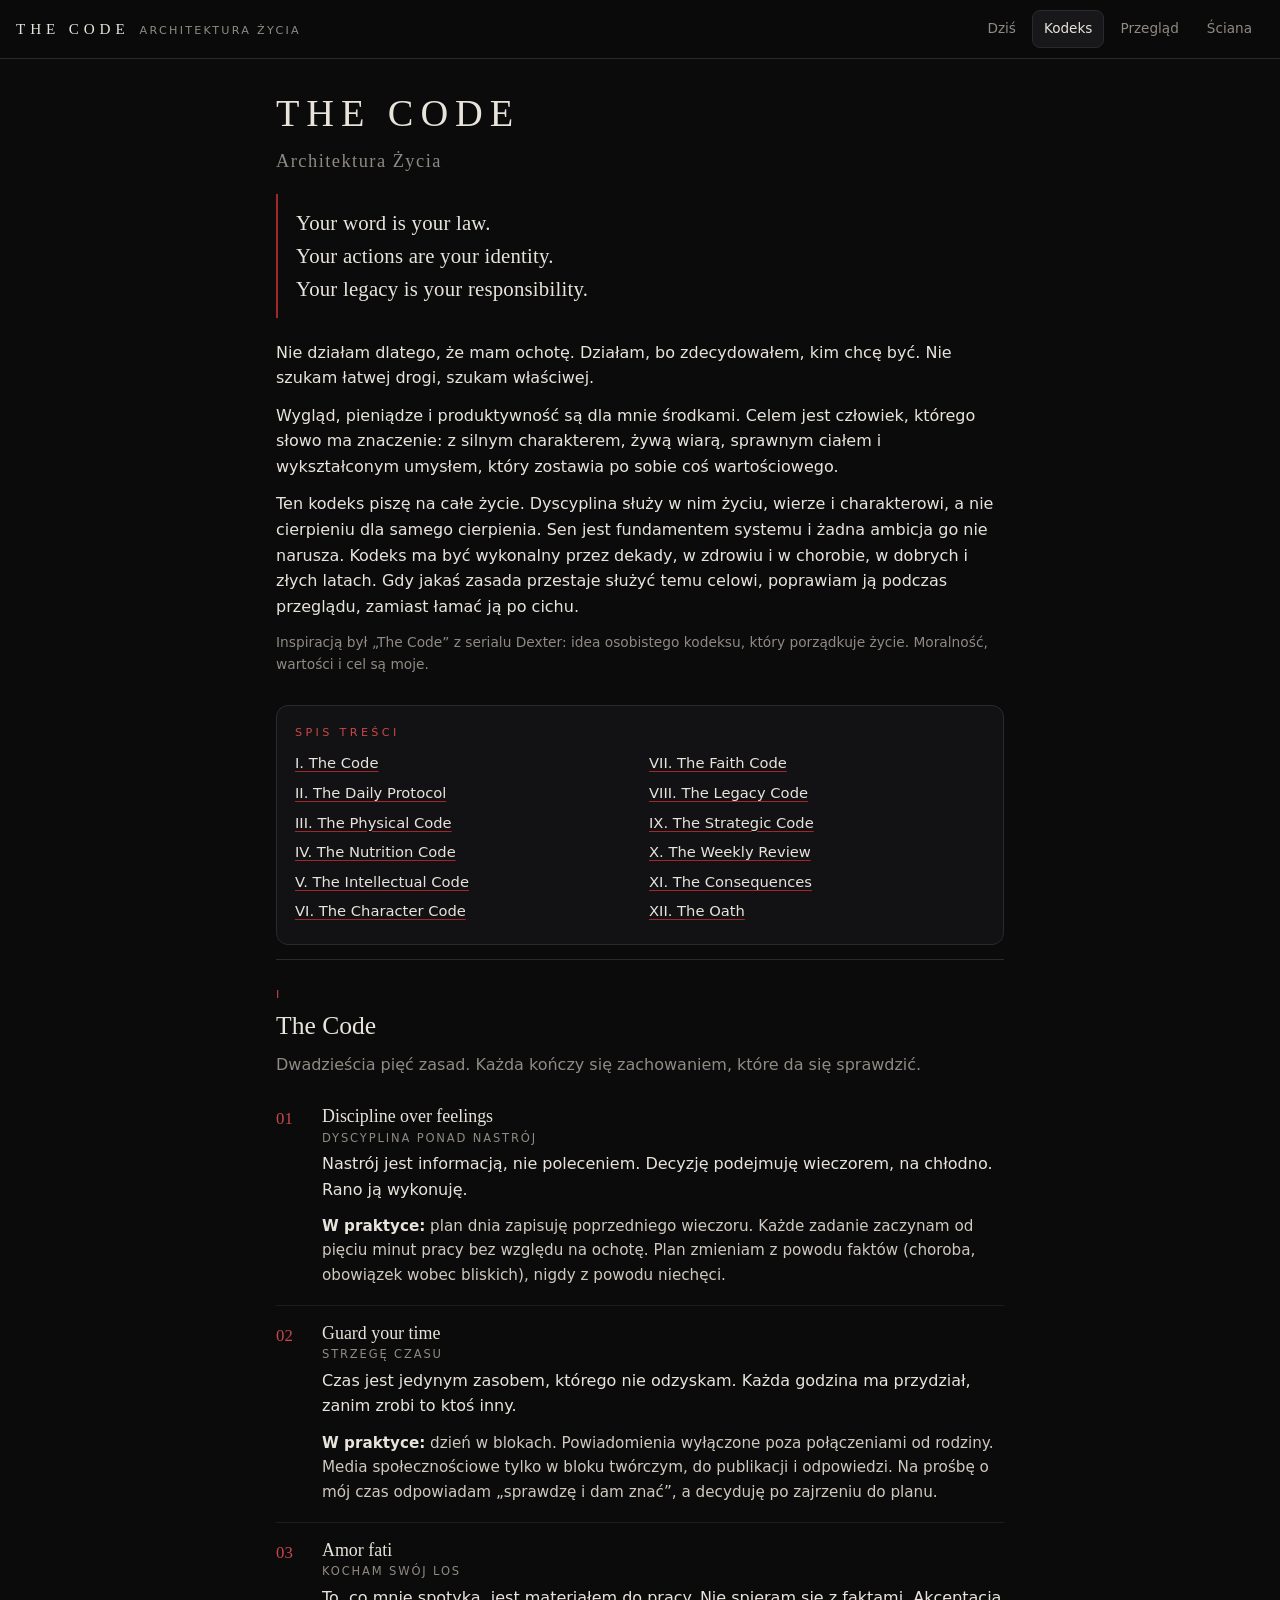
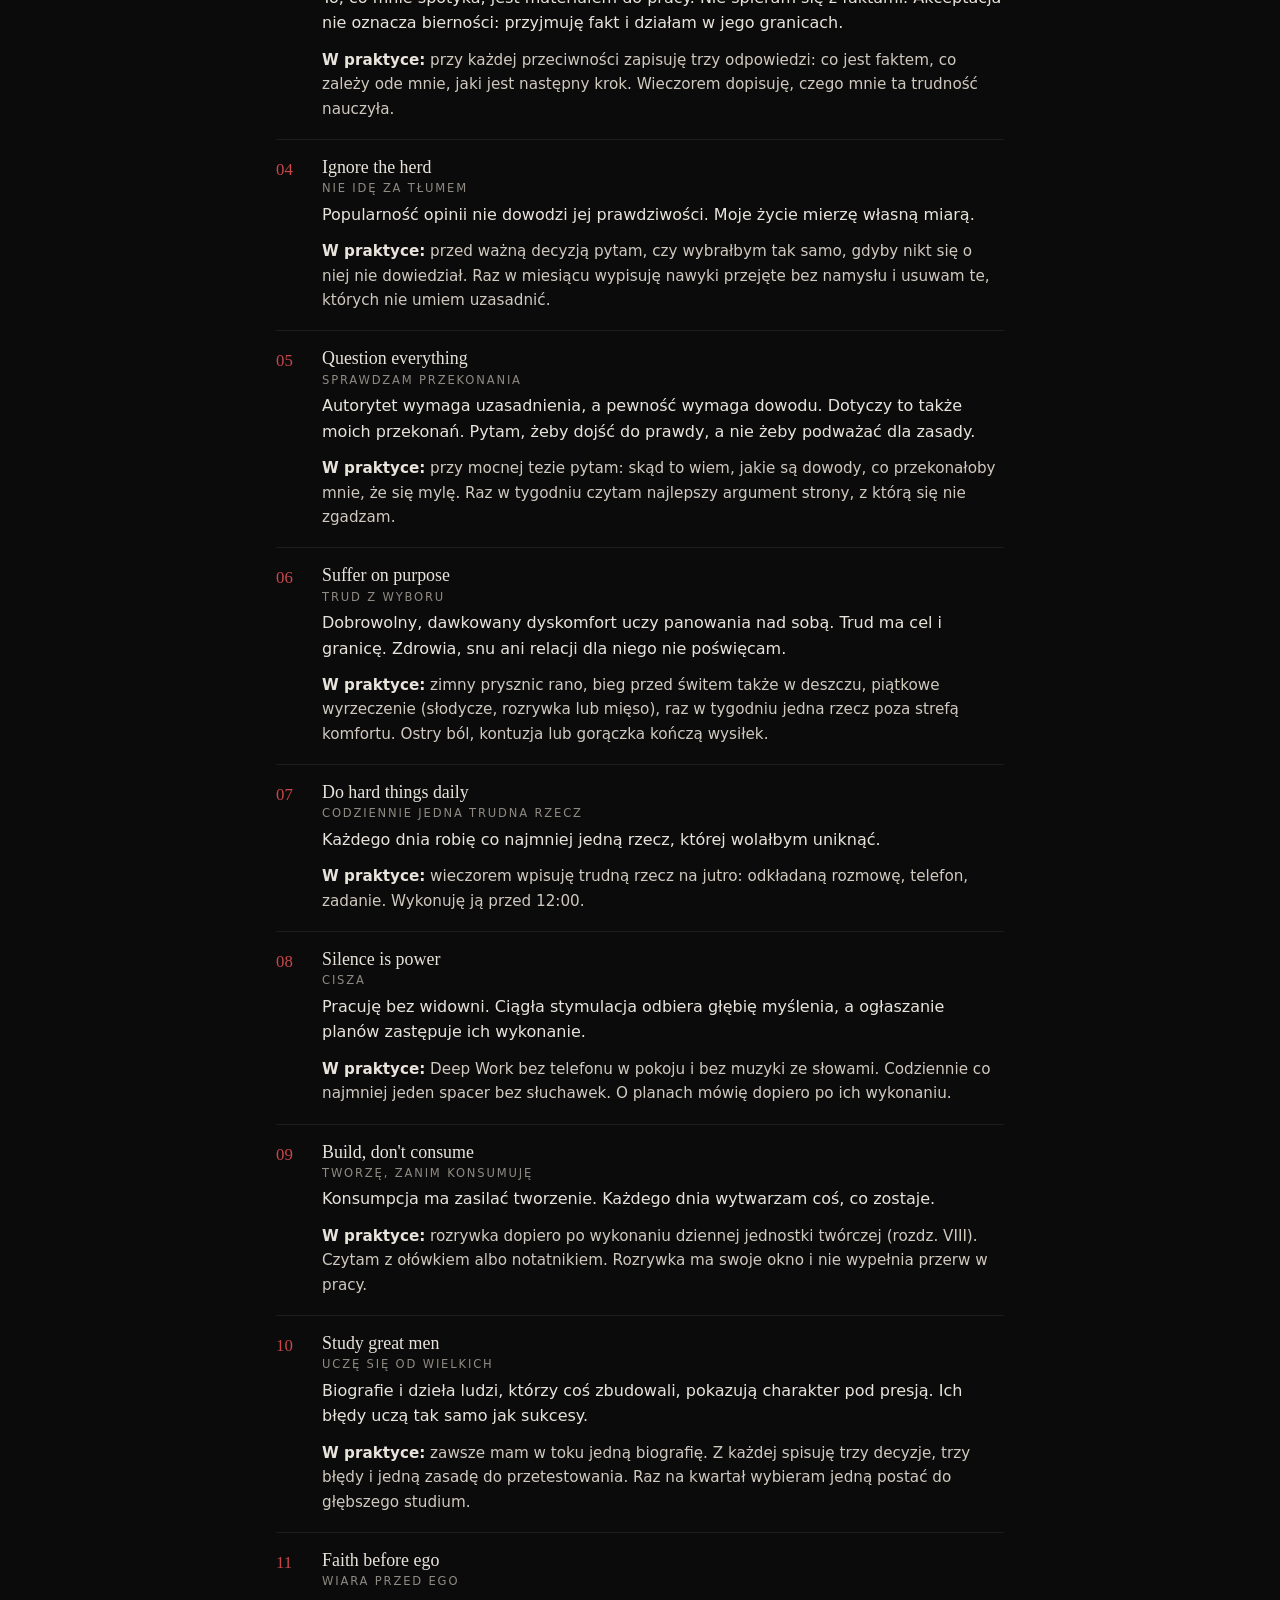
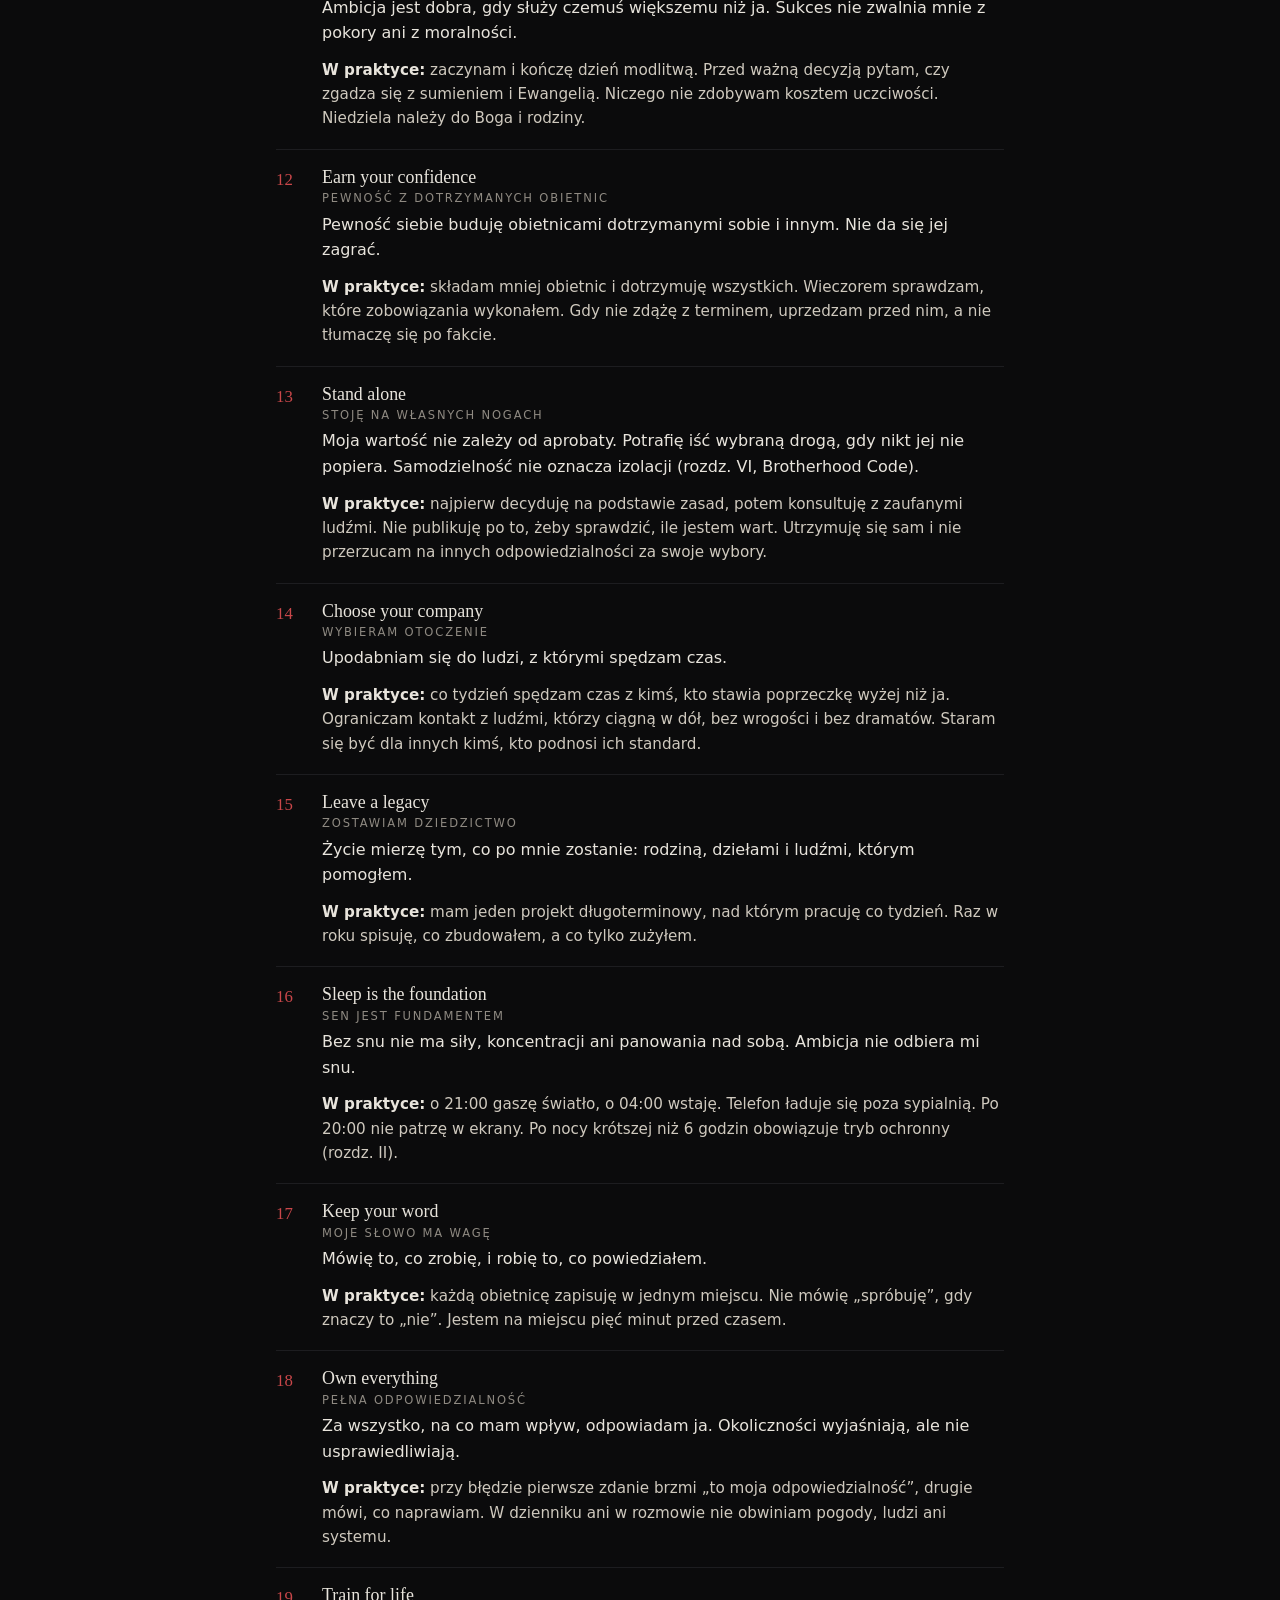
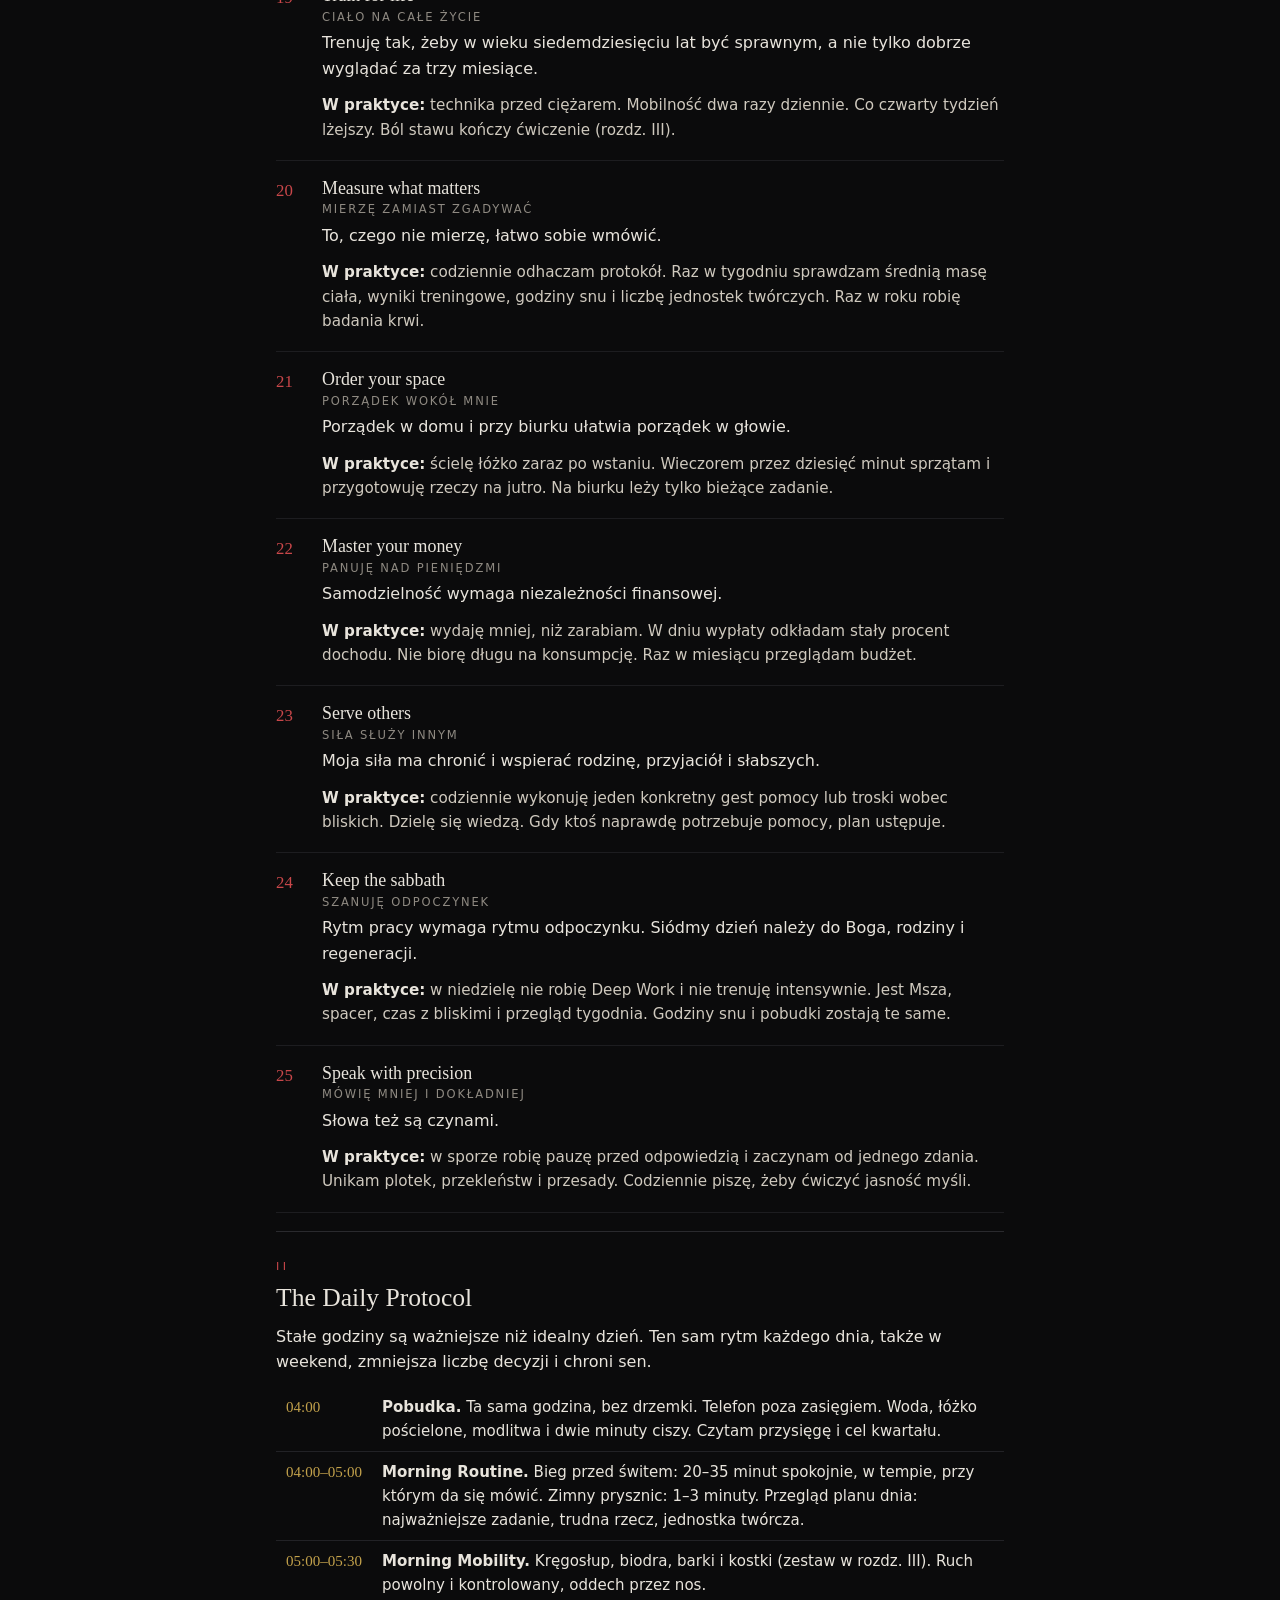
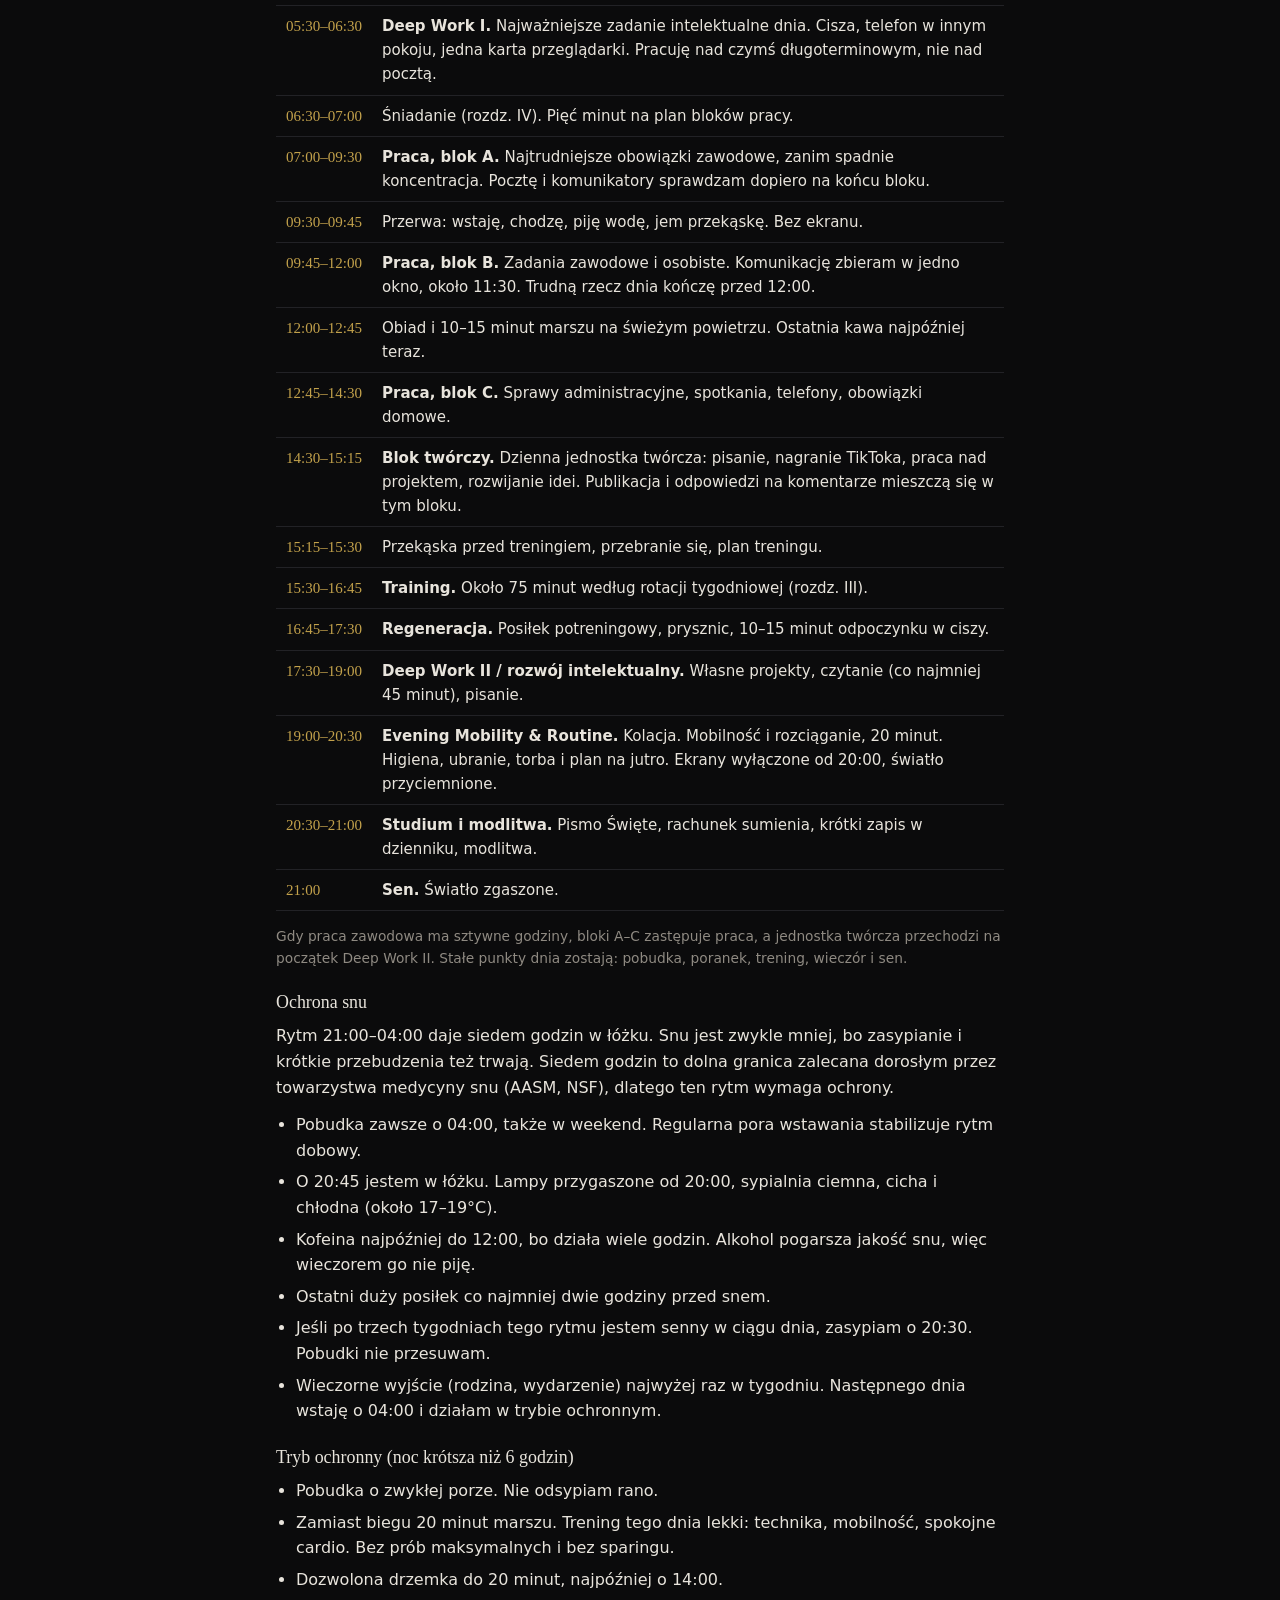
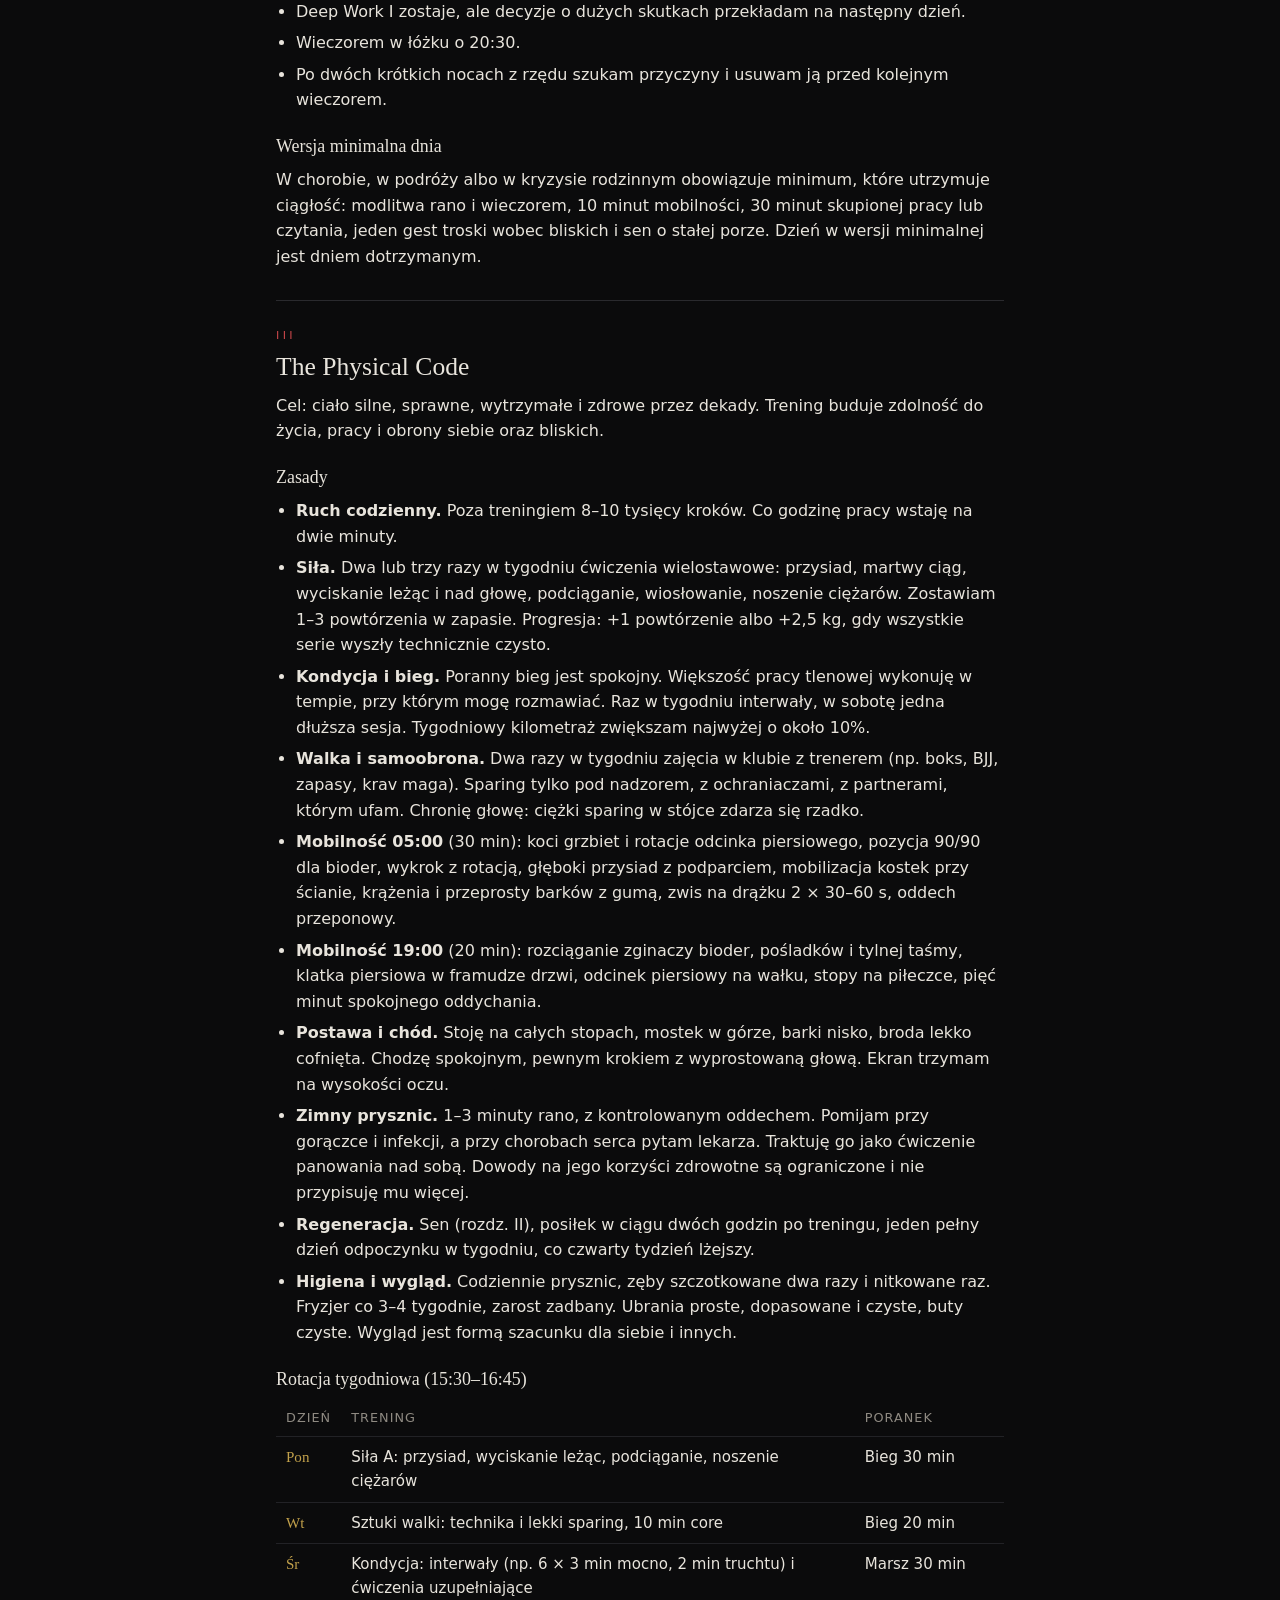
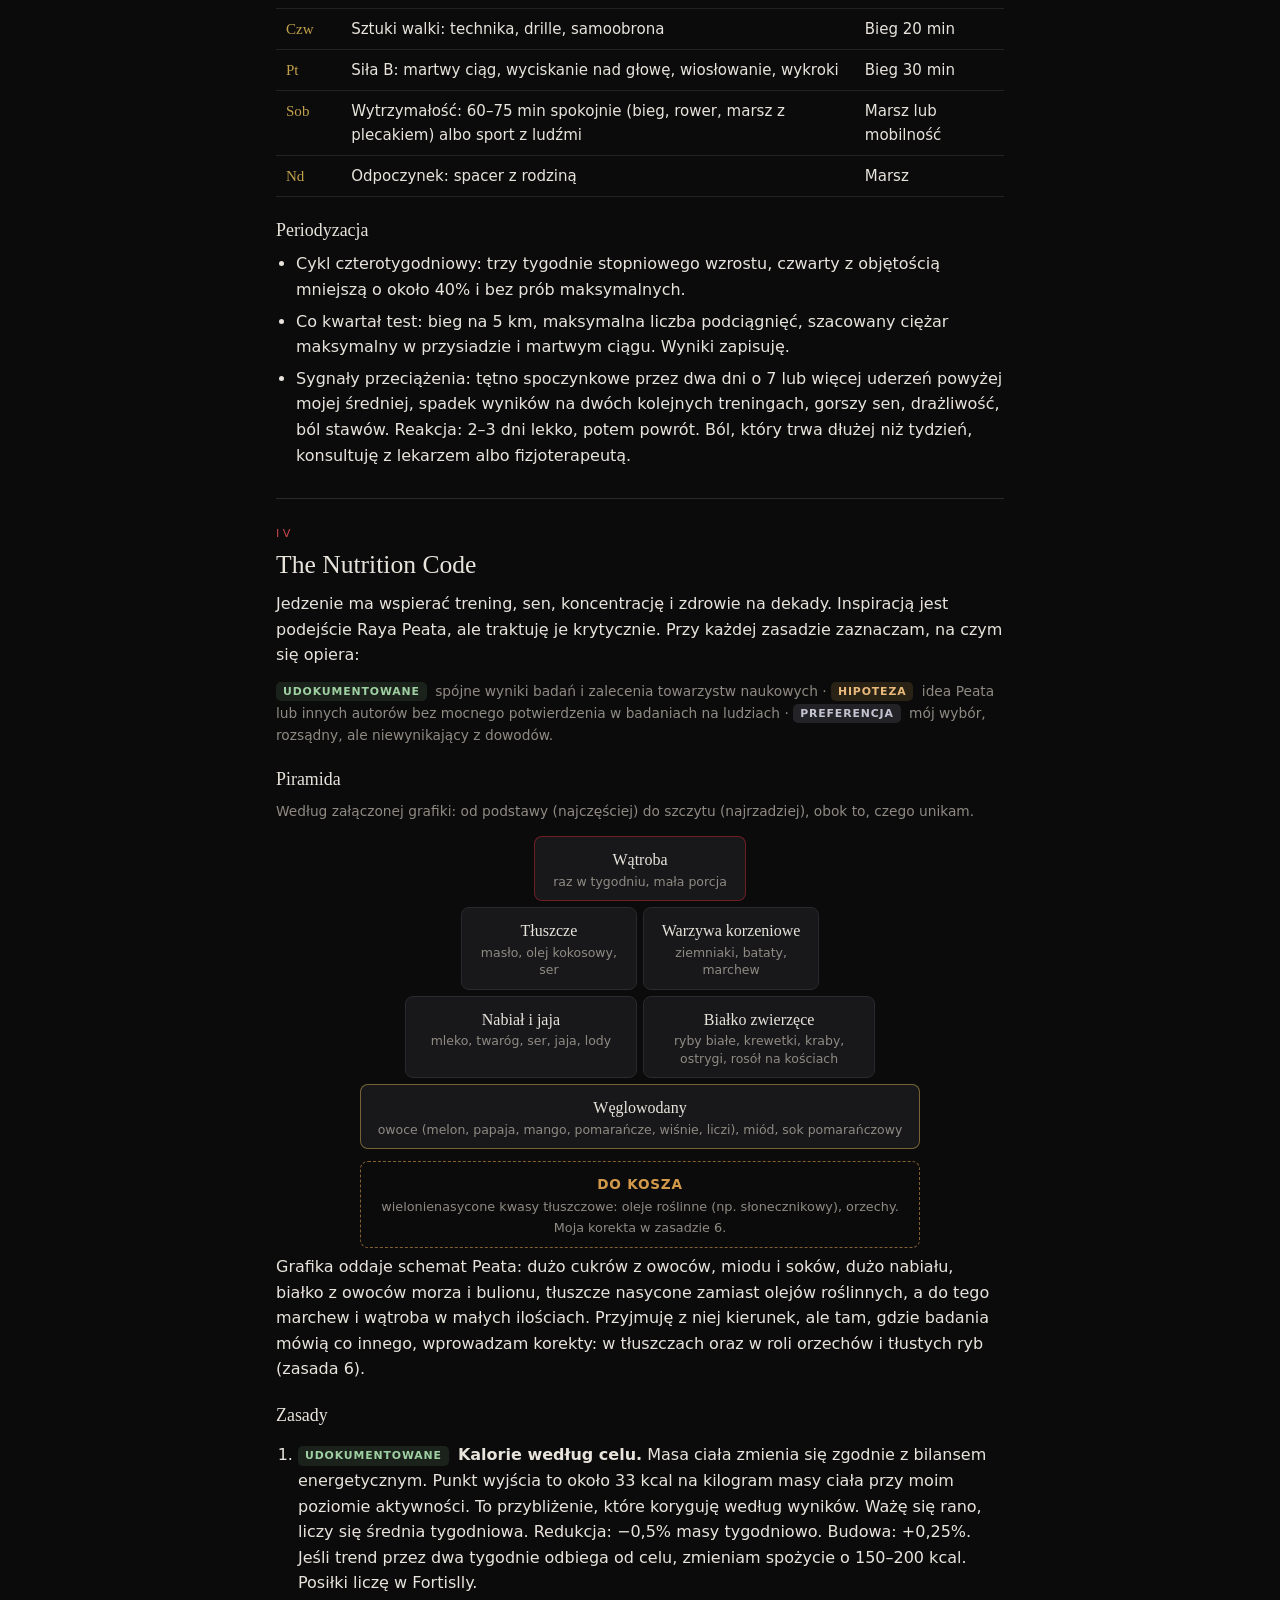
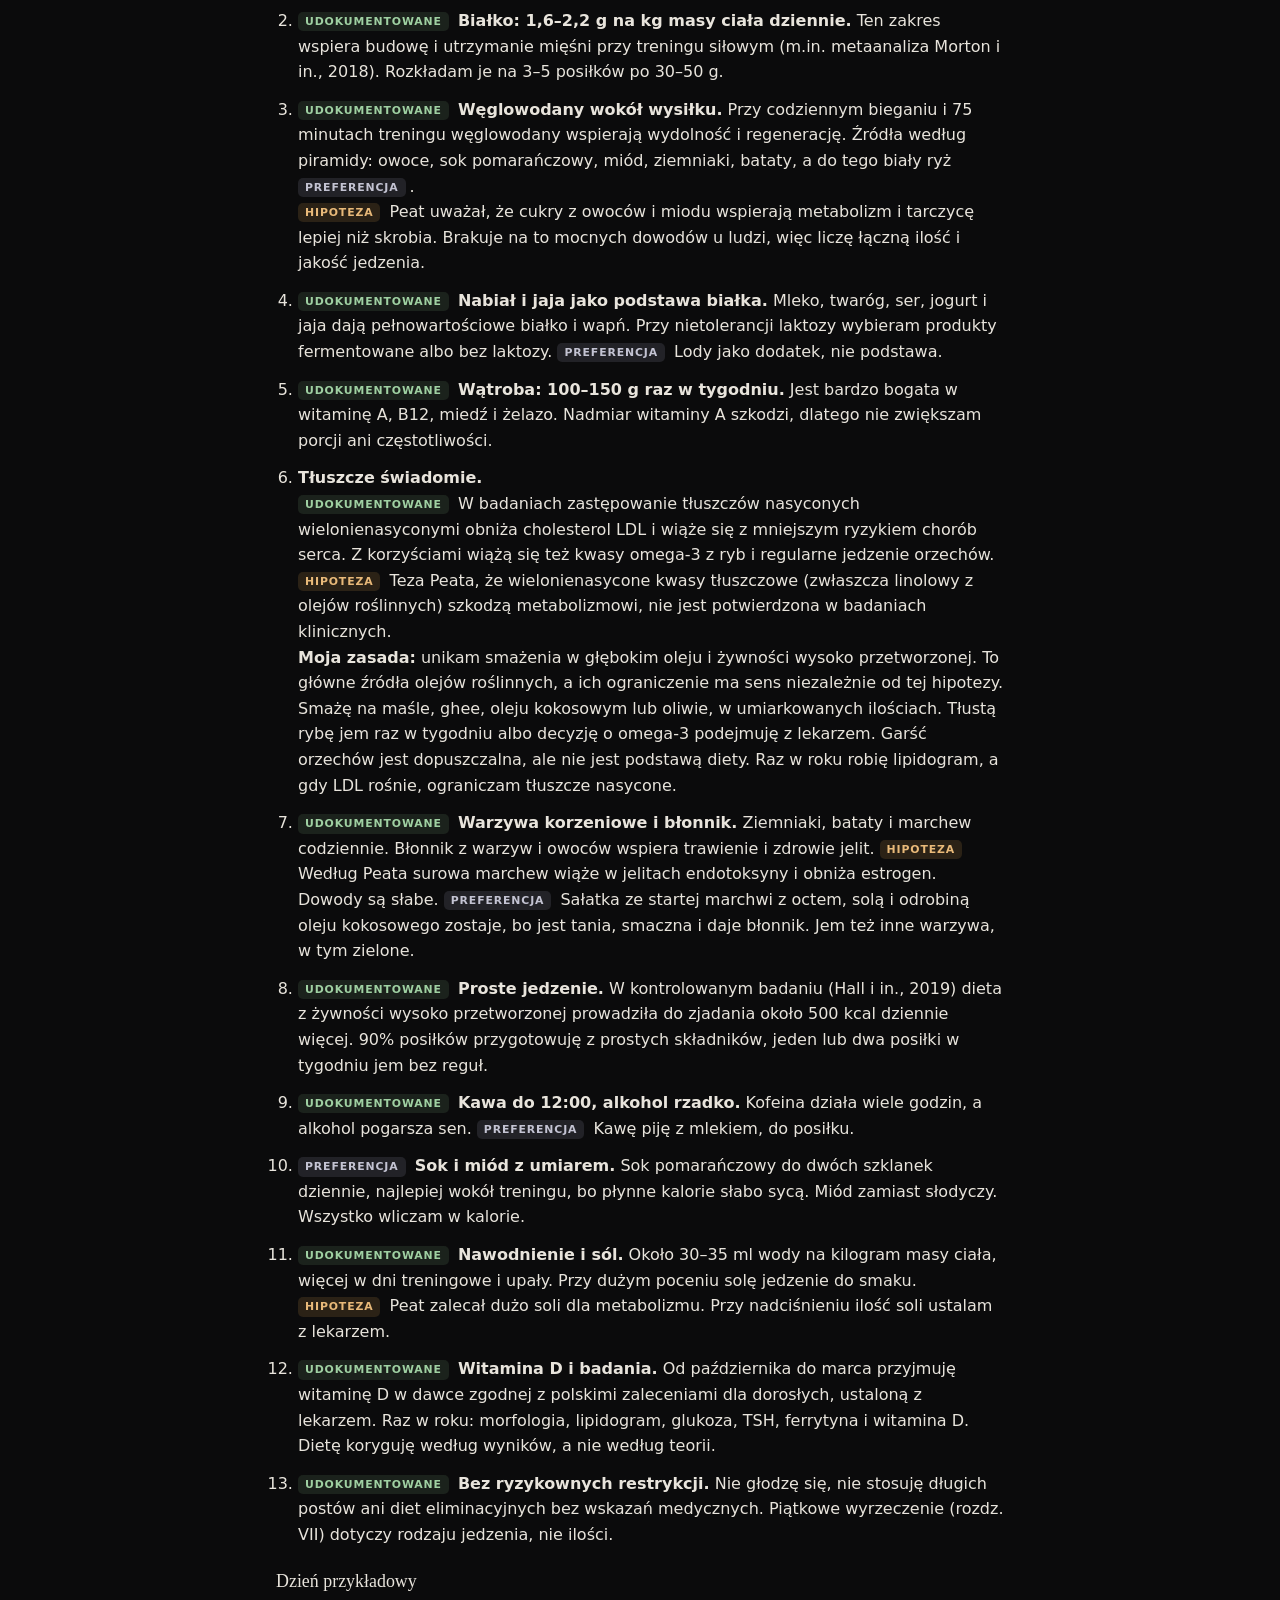
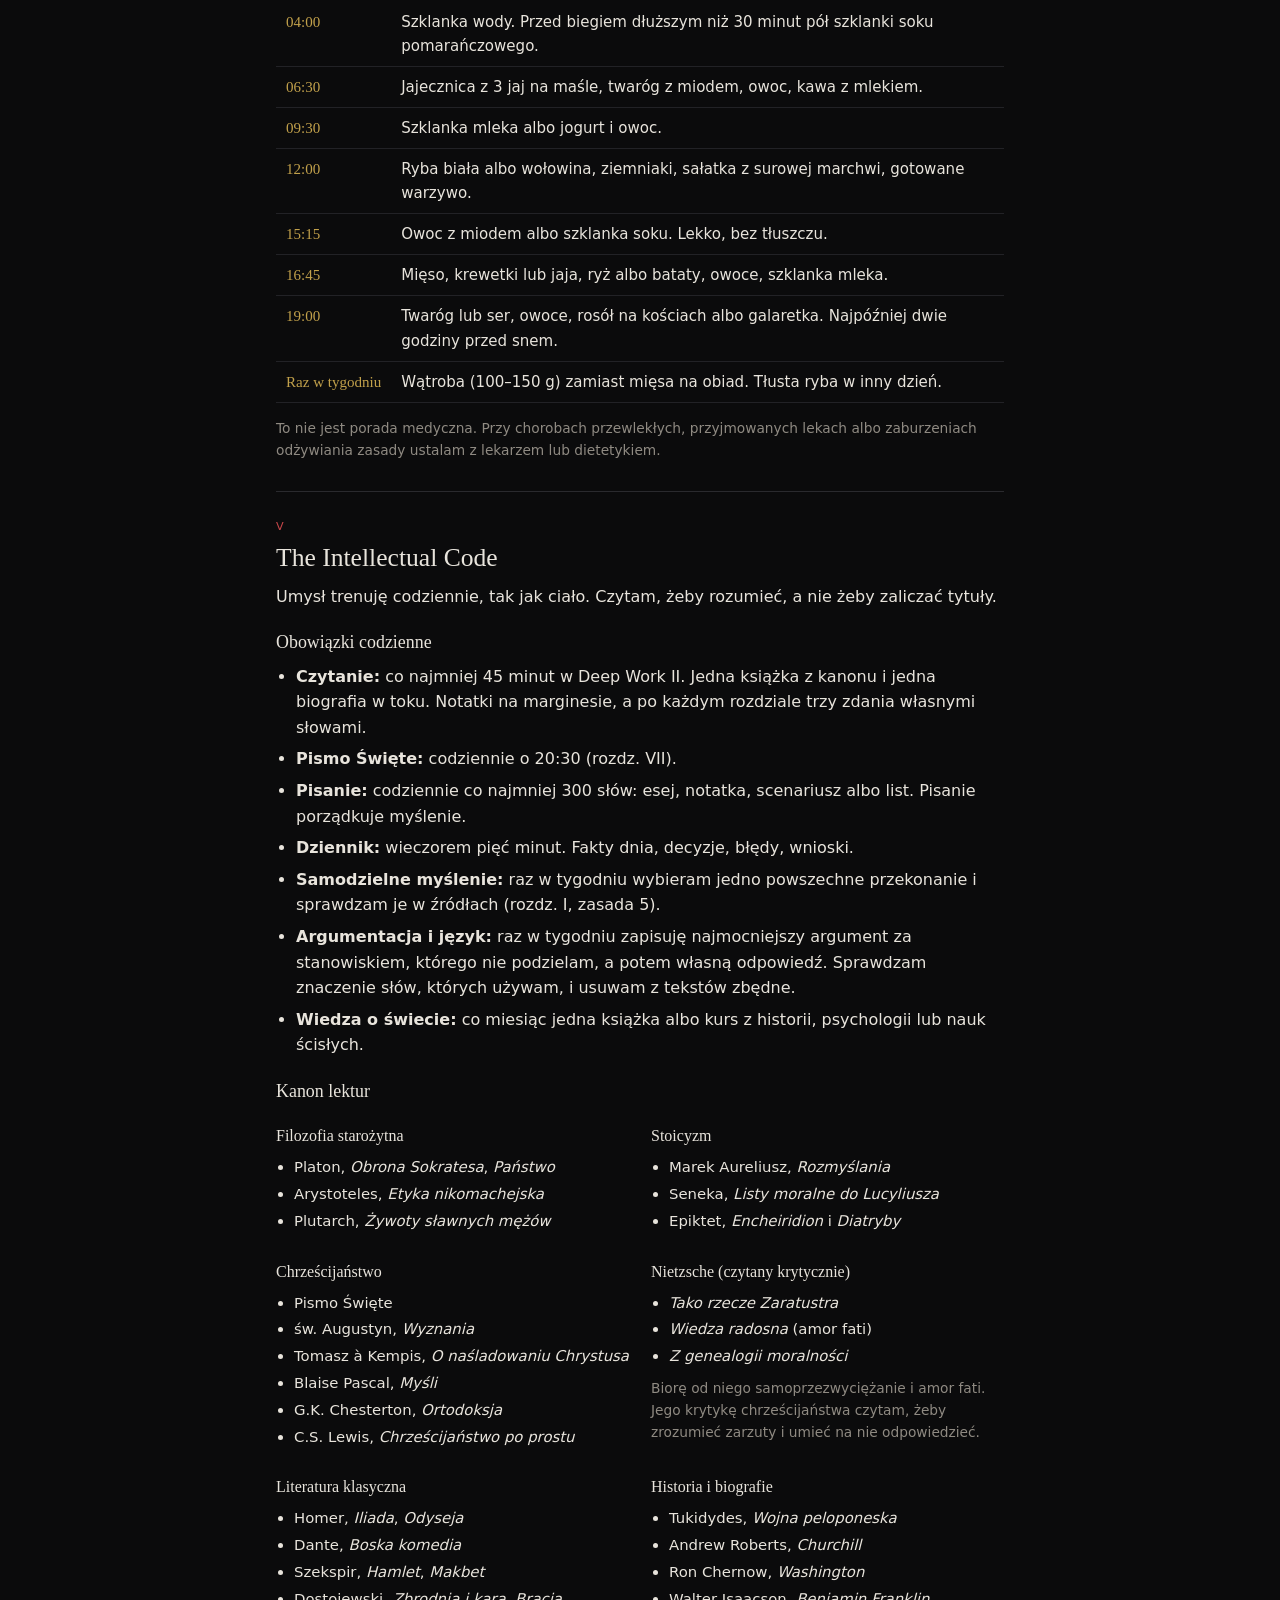
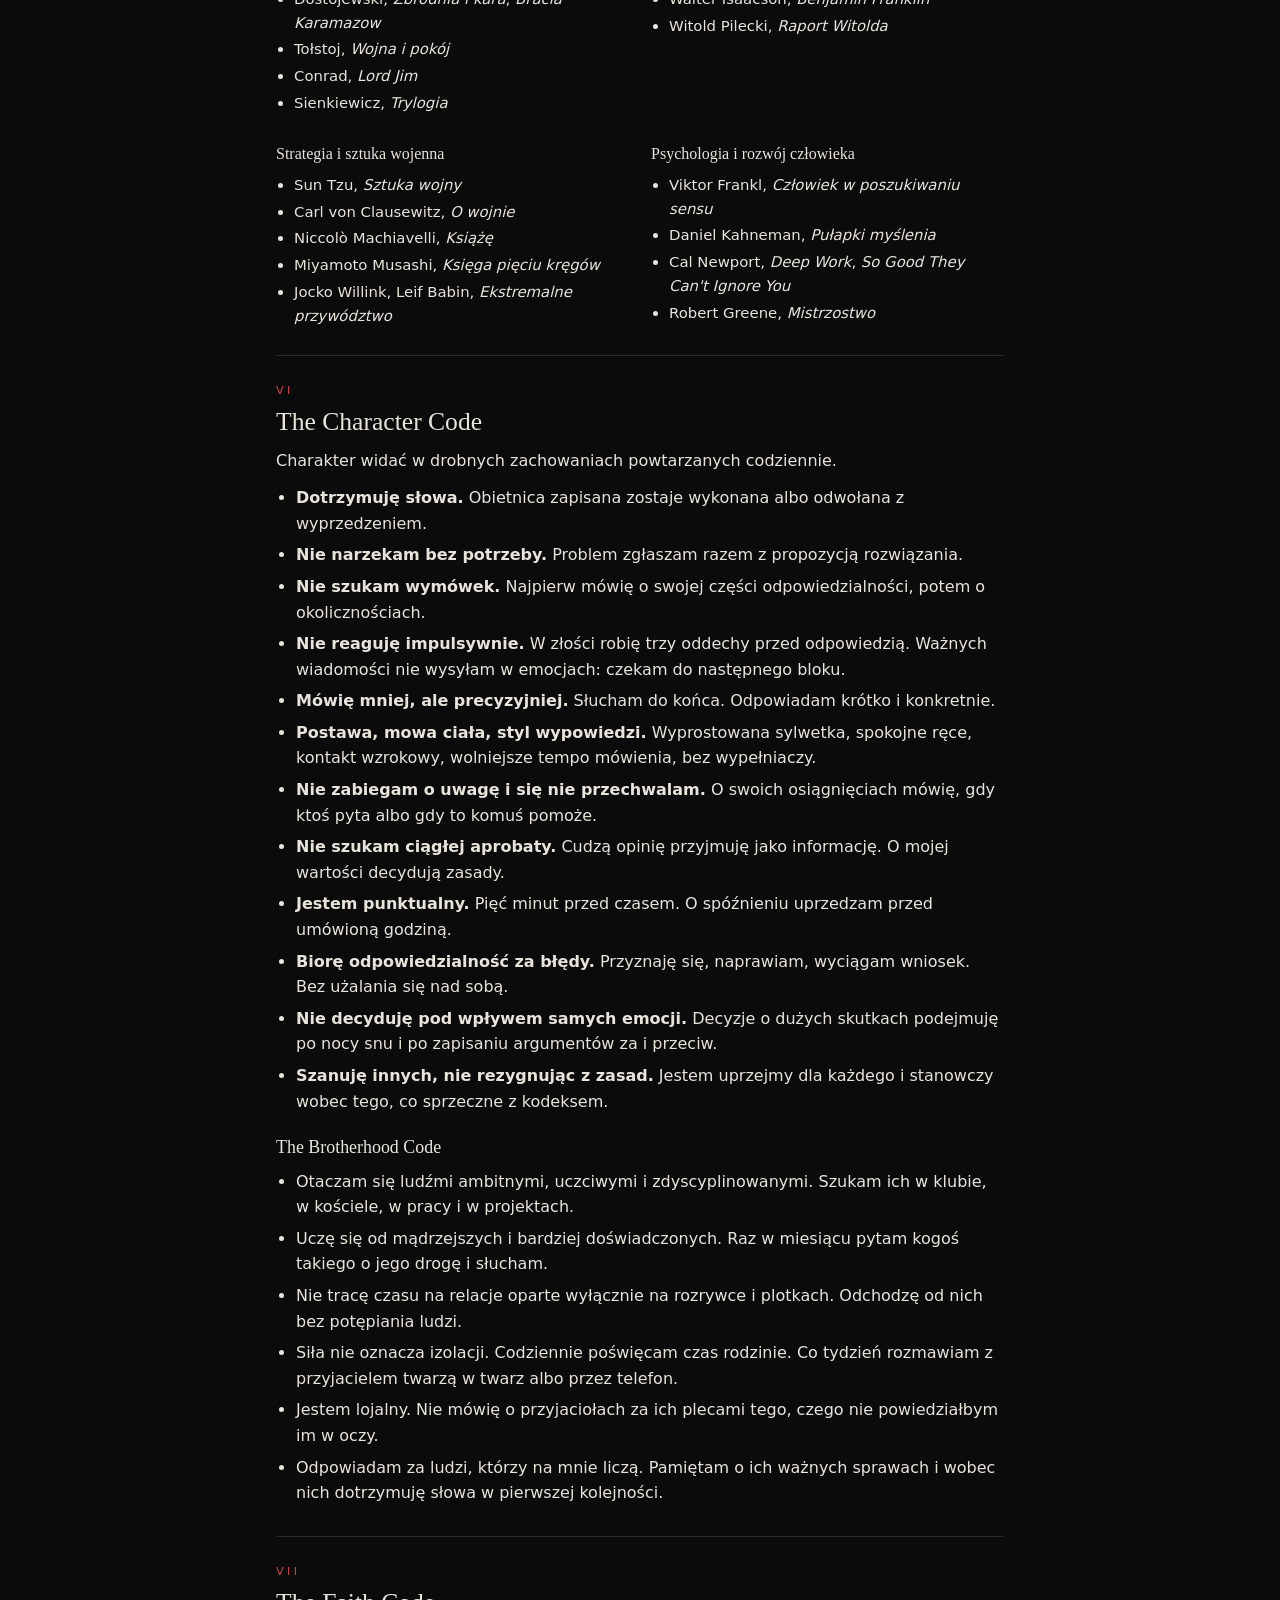
==== commit 1b4822c1: "THE CODE: motto on the first page Your word is your law. Your actions are your identity. Your legacy" ====
--- a/index.html
+++ b/index.html
@@ -55,6 +55,20 @@
 
 <!-- ======================================================================= KODEKS -->
 <main class="view" id="view-code">
+  <section class="doc preface">
+    <h1>THE CODE</h1>
+    <p class="lead">Architektura Życia</p>
+    <blockquote class="motto">
+      <p>Your word is your law.</p>
+      <p>Your actions are your identity.</p>
+      <p>Your legacy is your responsibility.</p>
+    </blockquote>
+    <p>Nie działam dlatego, że mam ochotę. Działam, bo zdecydowałem, kim chcę być. Nie szukam łatwej drogi, szukam właściwej.</p>
+    <p>Wygląd, pieniądze i produktywność są dla mnie środkami. Celem jest człowiek, którego słowo ma znaczenie: z silnym charakterem, żywą wiarą, sprawnym ciałem i wykształconym umysłem, który zostawia po sobie coś wartościowego.</p>
+    <p>Ten kodeks piszę na całe życie. Dyscyplina służy w nim życiu, wierze i charakterowi, a nie cierpieniu dla samego cierpienia. Sen jest fundamentem systemu i żadna ambicja go nie narusza. Kodeks ma być wykonalny przez dekady, w zdrowiu i w chorobie, w dobrych i złych latach. Gdy jakaś zasada przestaje służyć temu celowi, poprawiam ją podczas przeglądu, zamiast łamać ją po cichu.</p>
+    <p class="dim small">Inspiracją był „The Code” z serialu Dexter: idea osobistego kodeksu, który porządkuje życie. Moralność, wartości i cel są moje.</p>
+  </section>
+
   <nav class="toc card" aria-label="Spis treści">
     <div class="eyebrow">Spis treści</div>
     <ol>
@@ -72,15 +86,6 @@
       <li><a href="#s-oath">XII. The Oath</a></li>
     </ol>
   </nav>
-
-  <section class="doc preface">
-    <h1>THE CODE</h1>
-    <p class="lead">Architektura Życia</p>
-    <p>Nie działam dlatego, że mam ochotę. Działam, bo zdecydowałem, kim chcę być. Nie szukam łatwej drogi, szukam właściwej.</p>
-    <p>Wygląd, pieniądze i produktywność są dla mnie środkami. Celem jest człowiek, którego słowo ma znaczenie: z silnym charakterem, żywą wiarą, sprawnym ciałem i wykształconym umysłem, który zostawia po sobie coś wartościowego.</p>
-    <p>Ten kodeks piszę na całe życie. Dyscyplina służy w nim życiu, wierze i charakterowi, a nie cierpieniu dla samego cierpienia. Sen jest fundamentem systemu i żadna ambicja go nie narusza. Kodeks ma być wykonalny przez dekady, w zdrowiu i w chorobie, w dobrych i złych latach. Gdy jakaś zasada przestaje służyć temu celowi, poprawiam ją podczas przeglądu, zamiast łamać ją po cichu.</p>
-    <p class="dim small">Inspiracją był „The Code” z serialu Dexter: idea osobistego kodeksu, który porządkuje życie. Moralność, wartości i cel są moje.</p>
-  </section>
 
   <!-- I -->
   <section class="doc" id="s-code">
--- a/assets/style.css
+++ b/assets/style.css
@@ -32,6 +32,9 @@
 .eyebrow { font-size: .7rem; letter-spacing: .3em; text-transform: uppercase; color: var(--accent2); margin-bottom: 6px; }
 .dim { color: var(--dim); } .small { font-size: .86rem; } .warn { color: var(--warn); } .ok { color: var(--ok); }
 .lead { font-family: var(--serif); font-size: 1.15rem; color: var(--dim); letter-spacing: .08em; }
+.motto { margin: 18px 0 22px; padding: 14px 0 14px 18px; border-left: 2px solid var(--accent); }
+.motto p { font-family: var(--serif); font-size: 1.3rem; line-height: 1.4; margin: 0 0 4px; letter-spacing: .01em; }
+.motto p:last-child { margin-bottom: 0; }
 
 /* dokument */
 .toc ol { margin: 0; padding-left: 0; list-style: none; columns: 2; column-gap: 18px; }
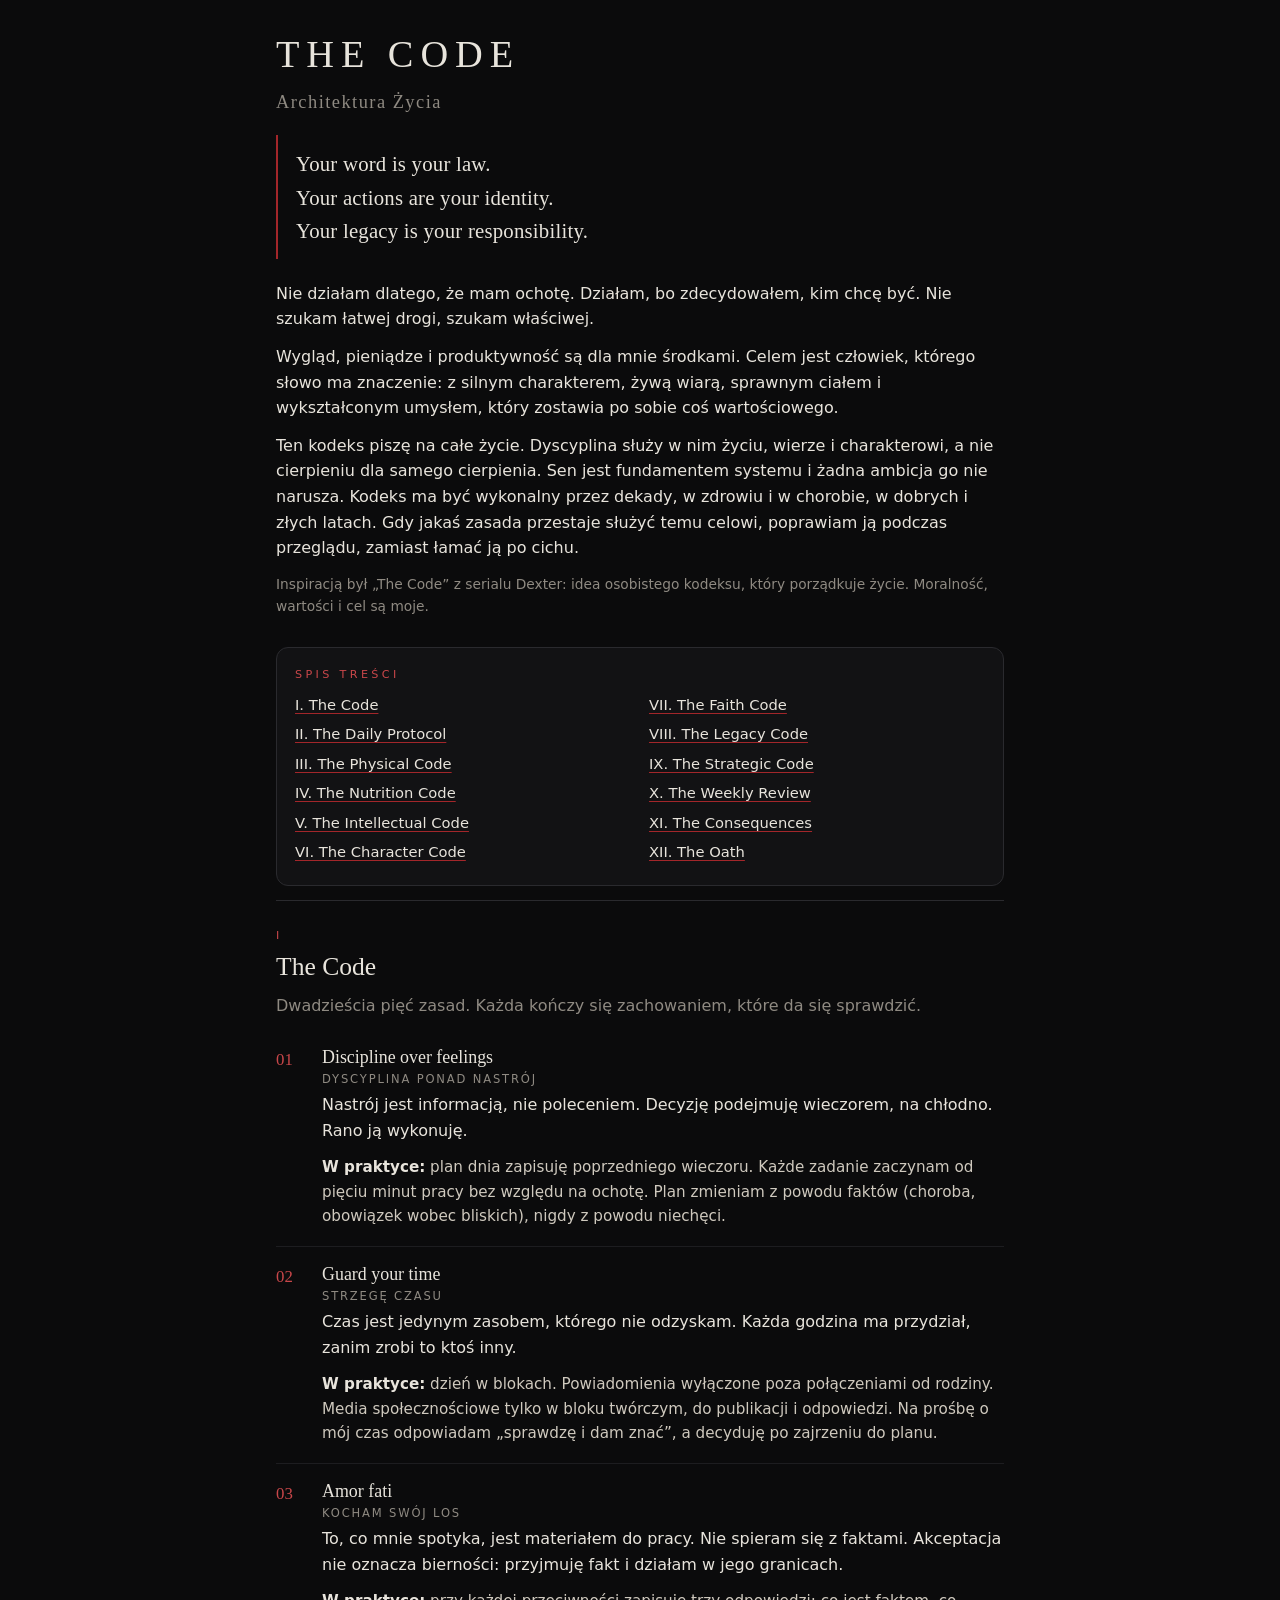
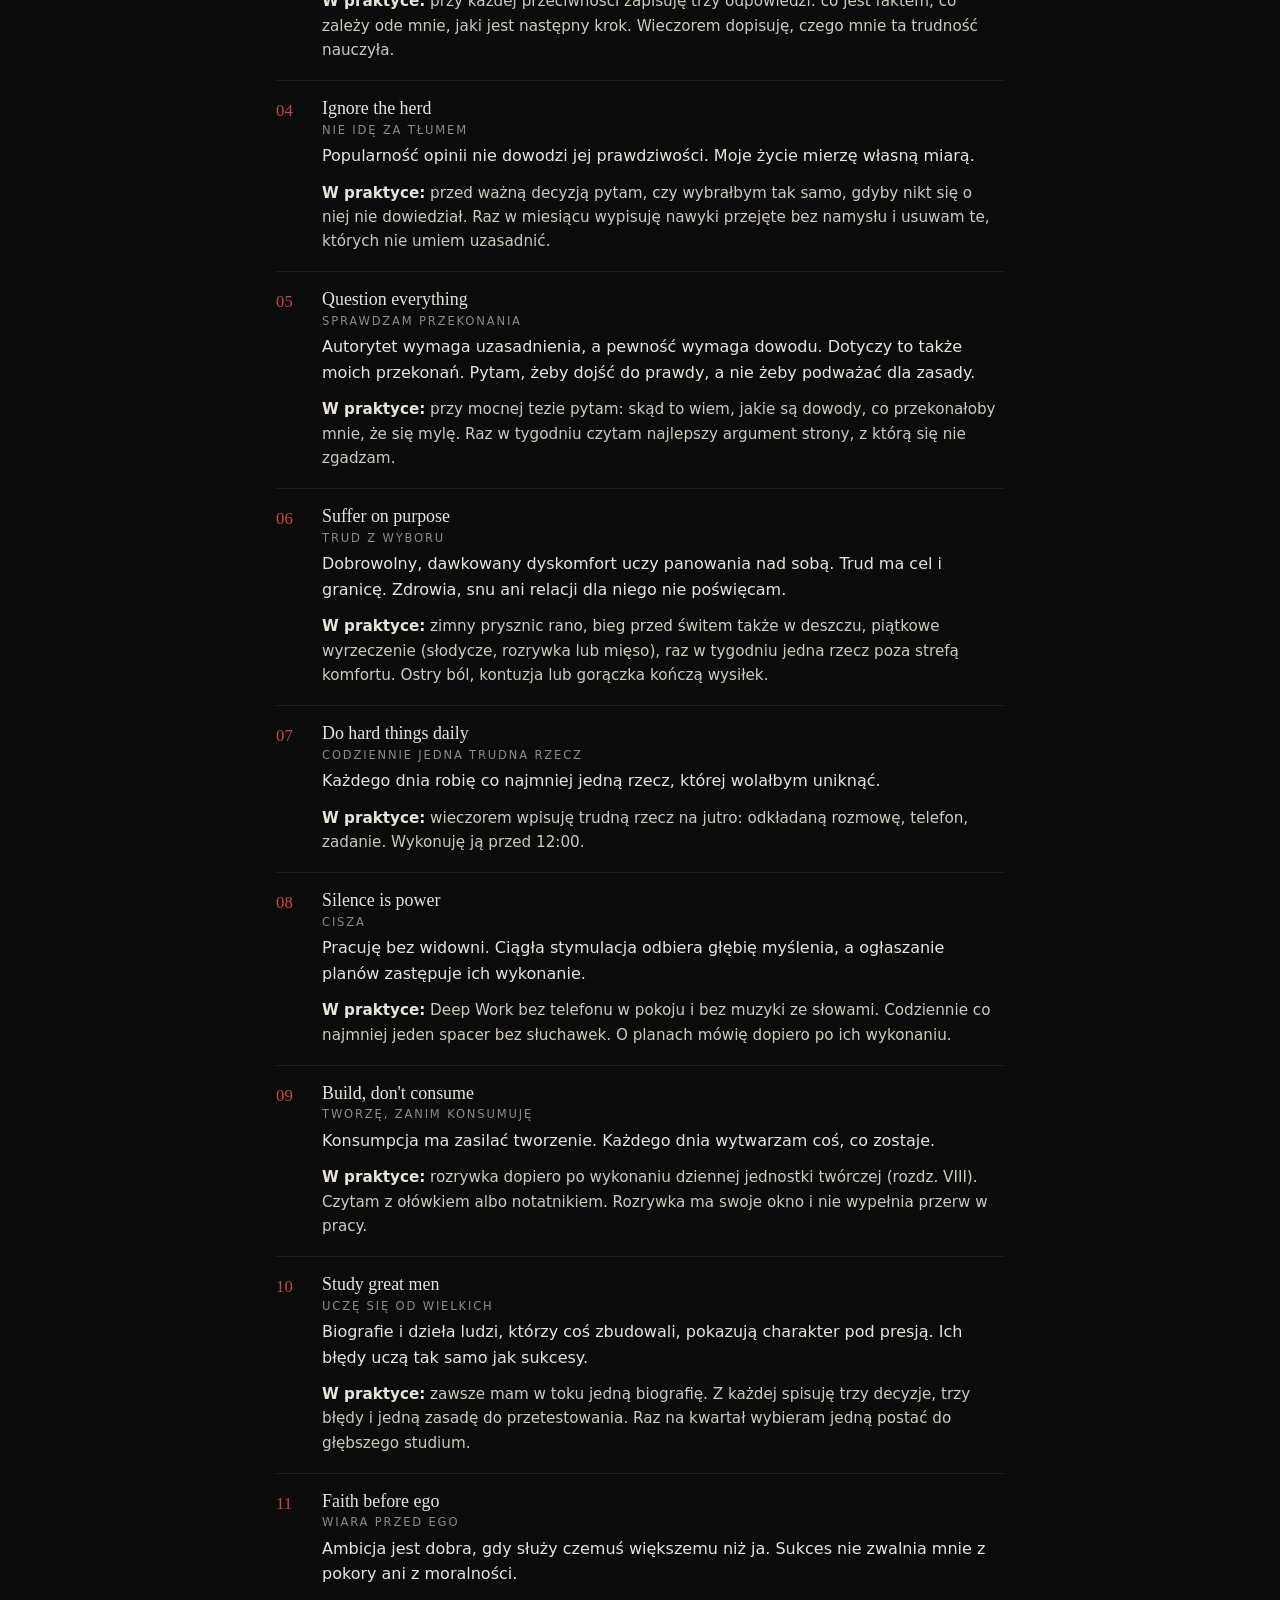
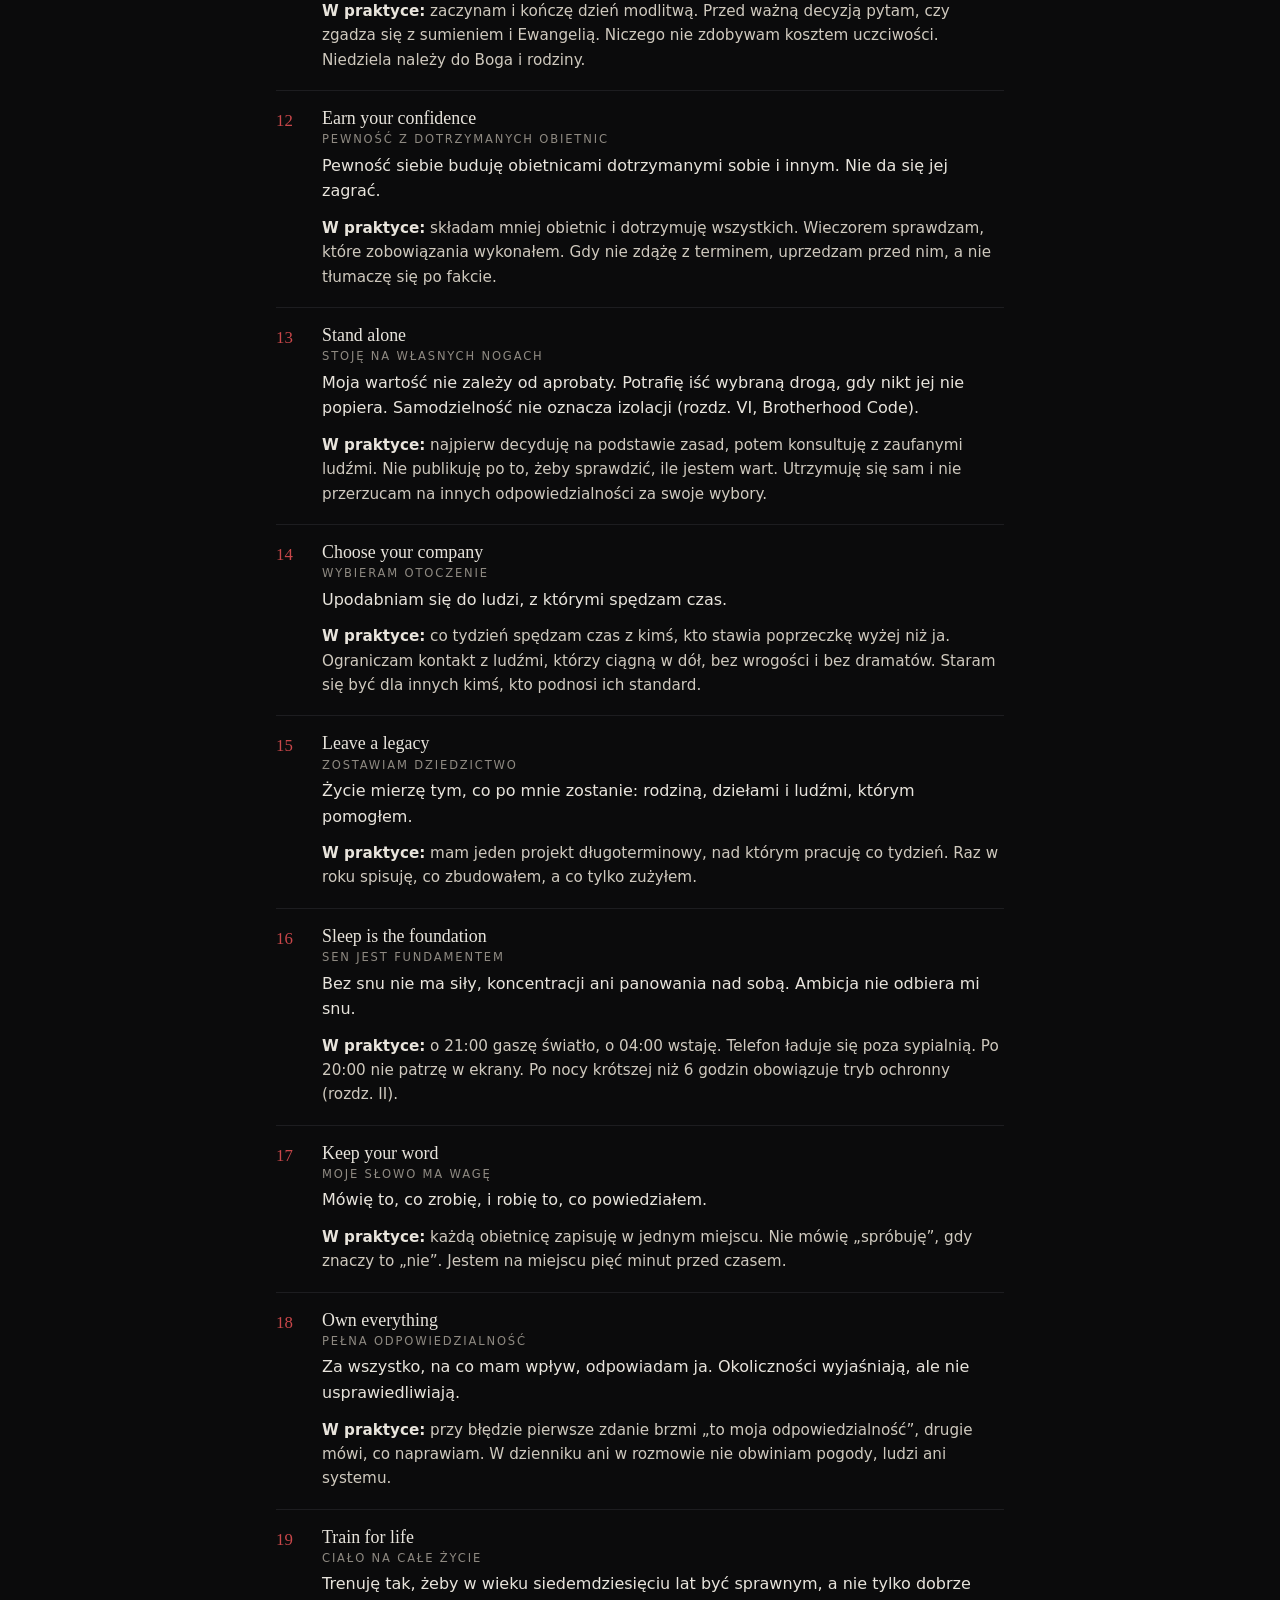
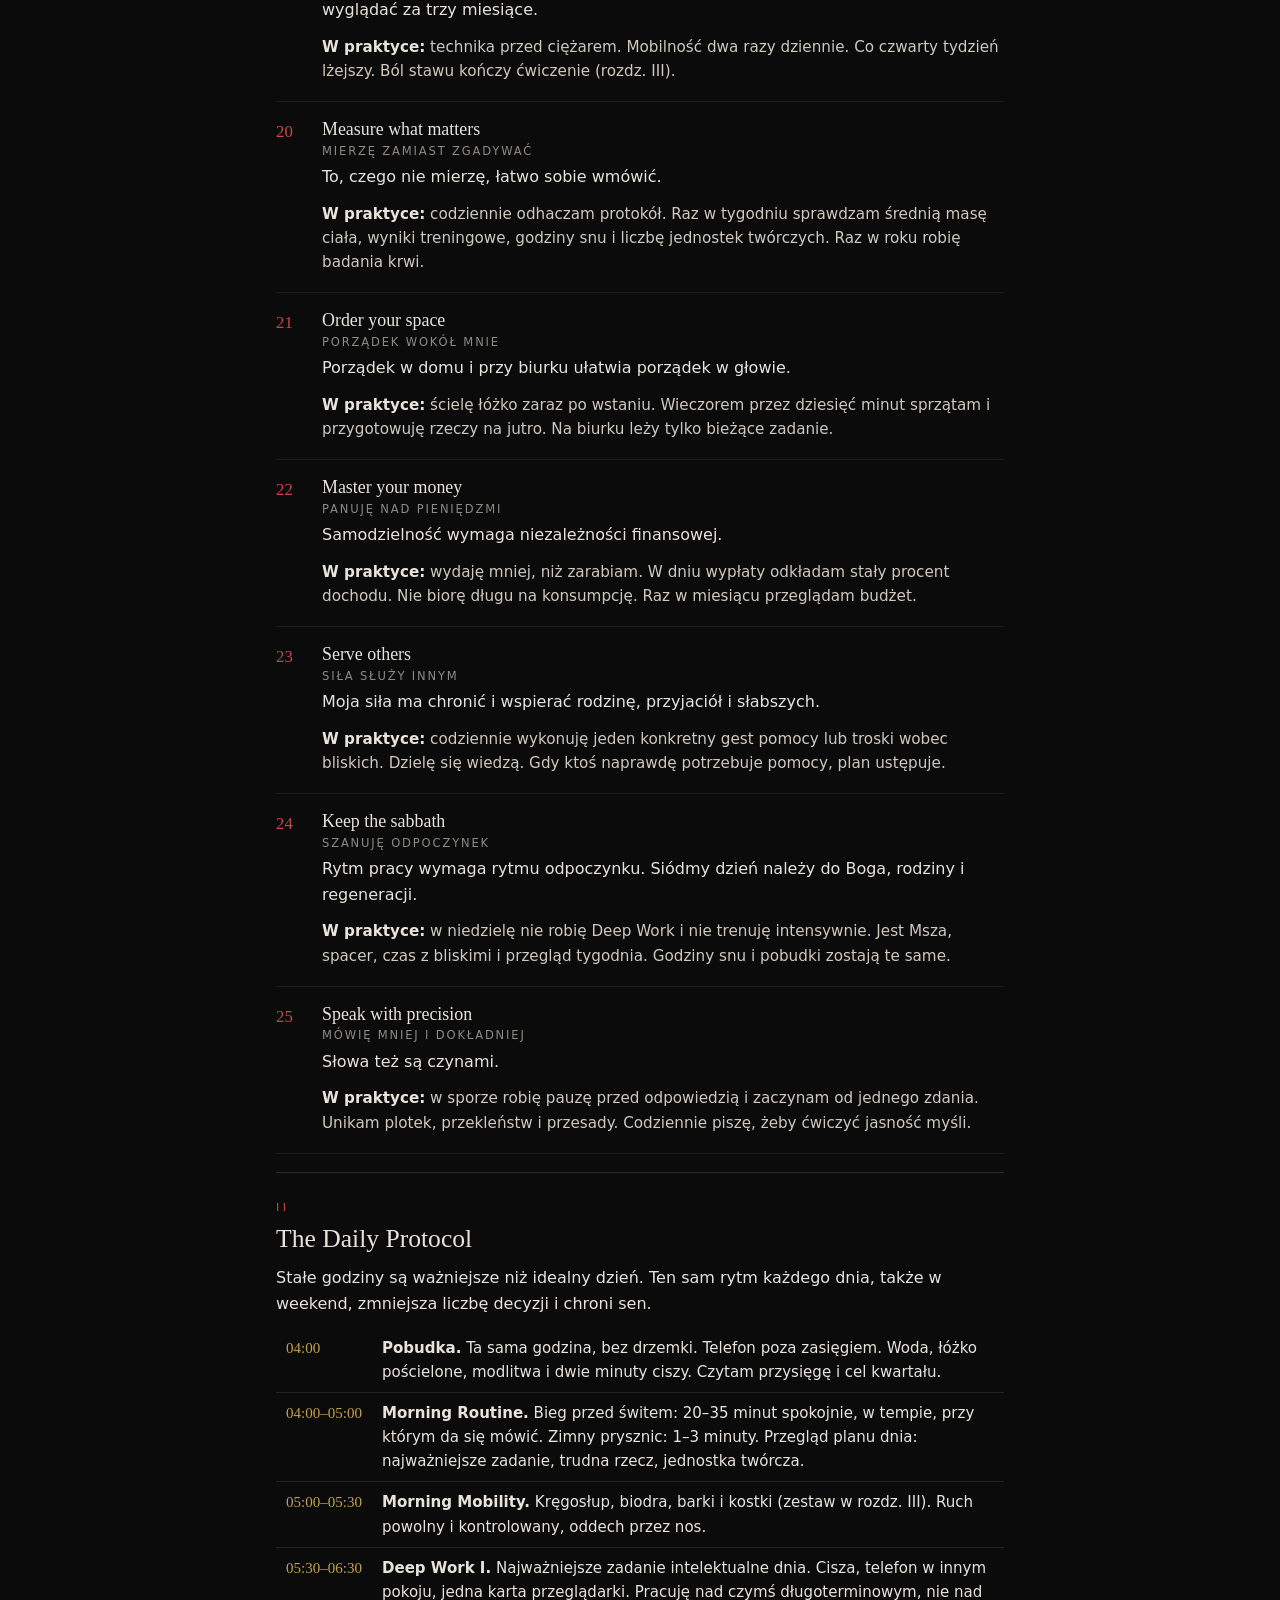
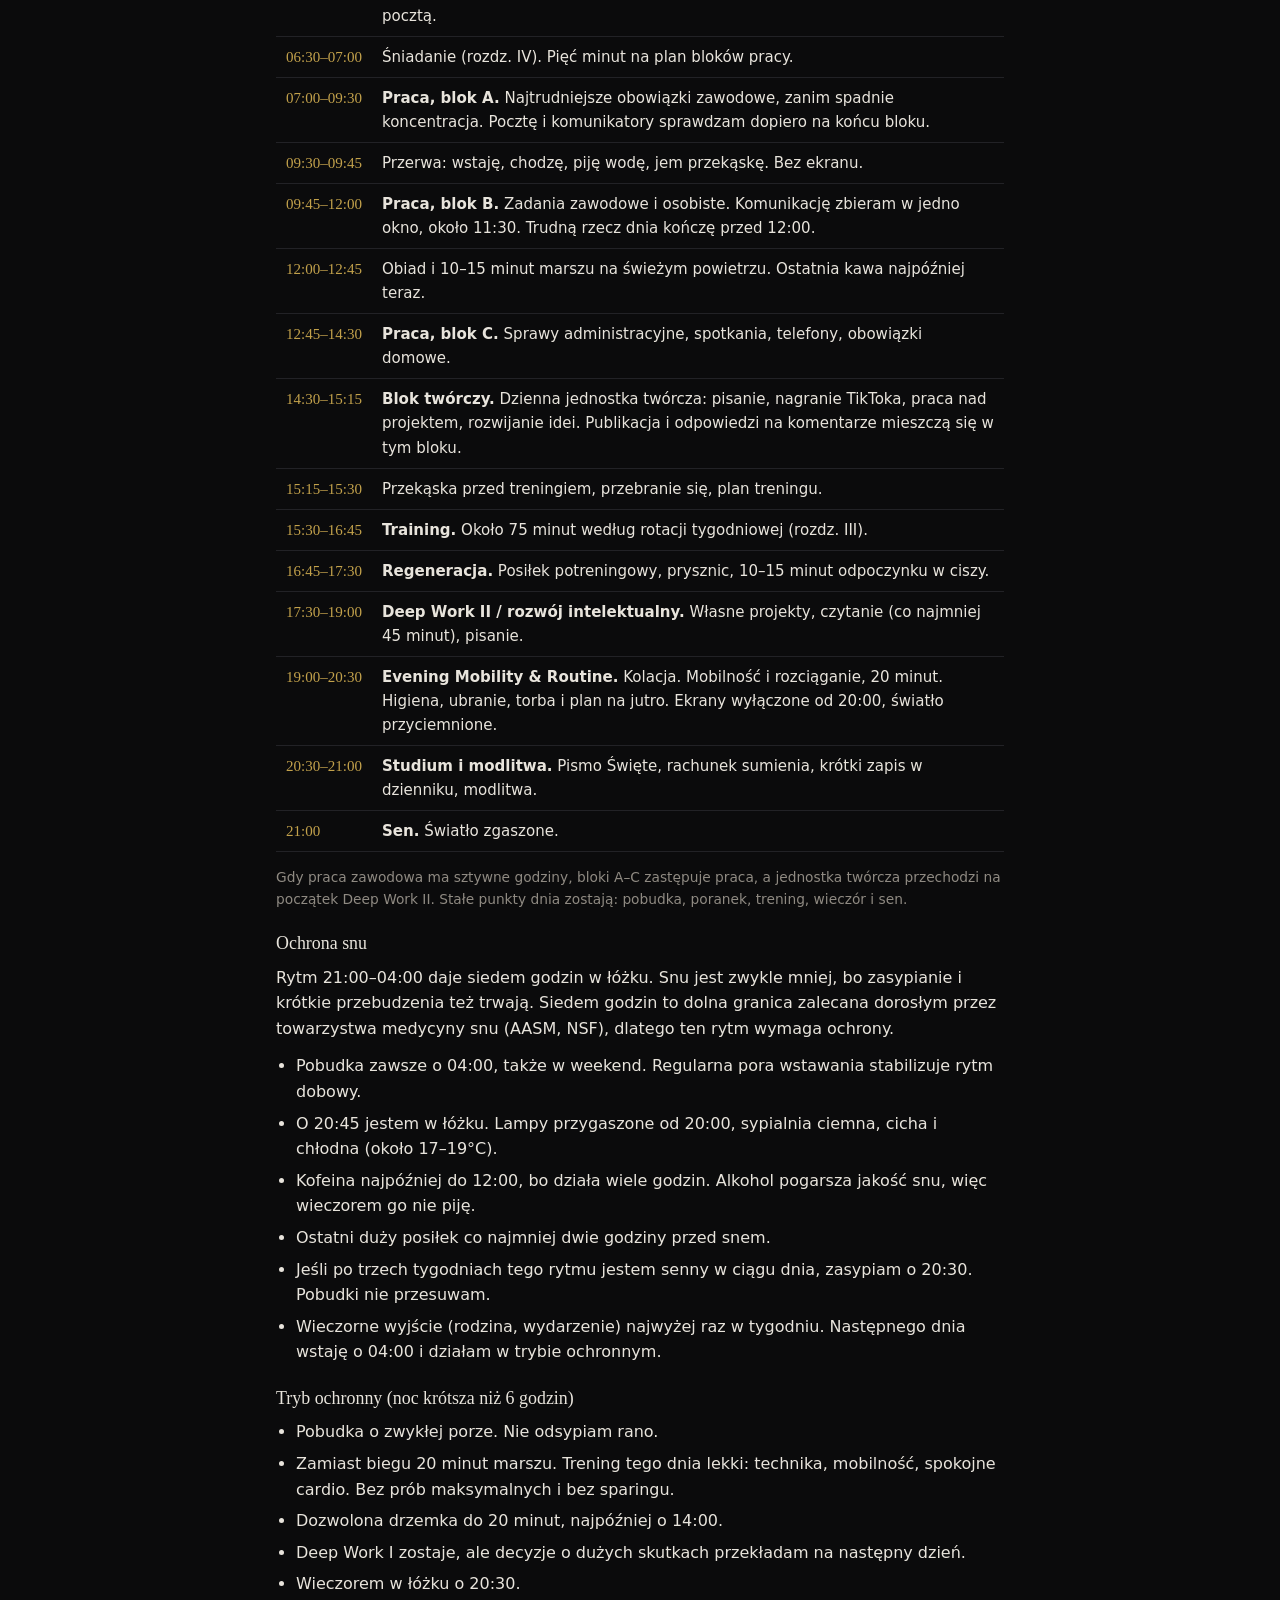
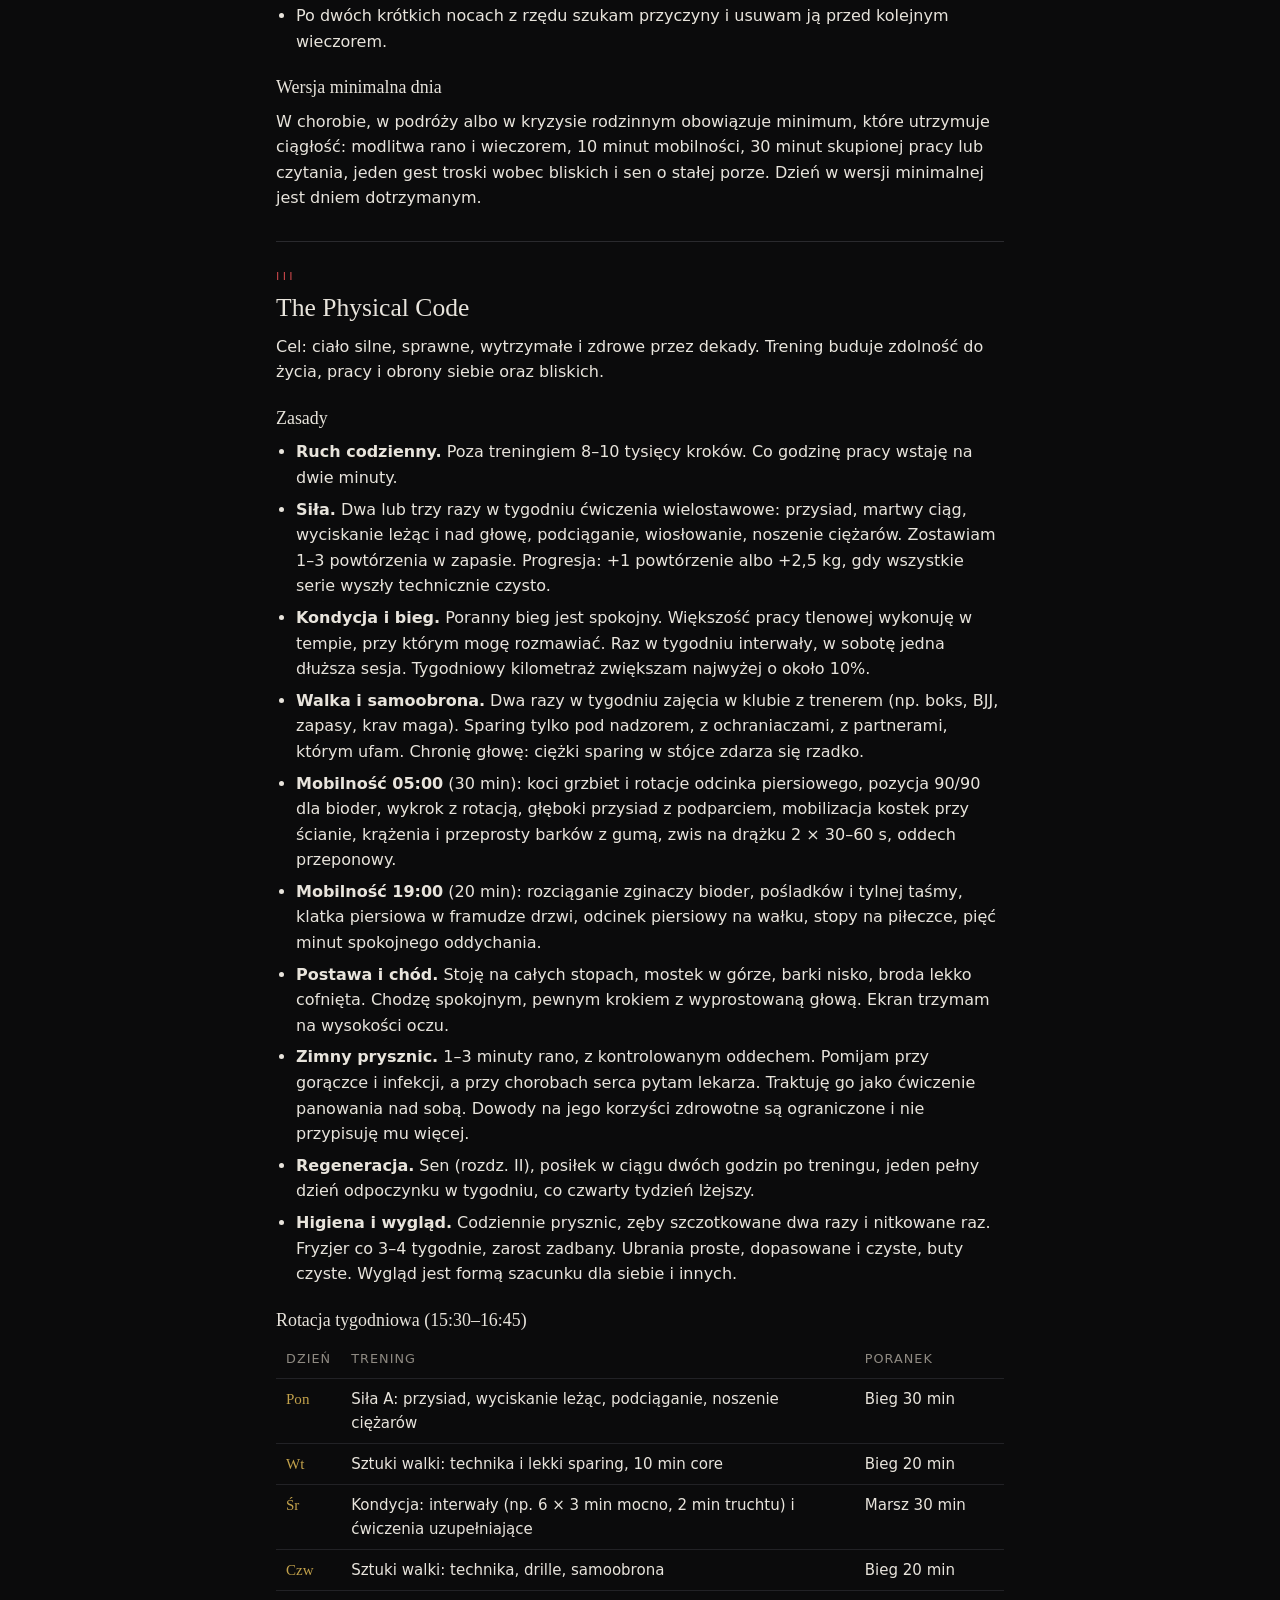
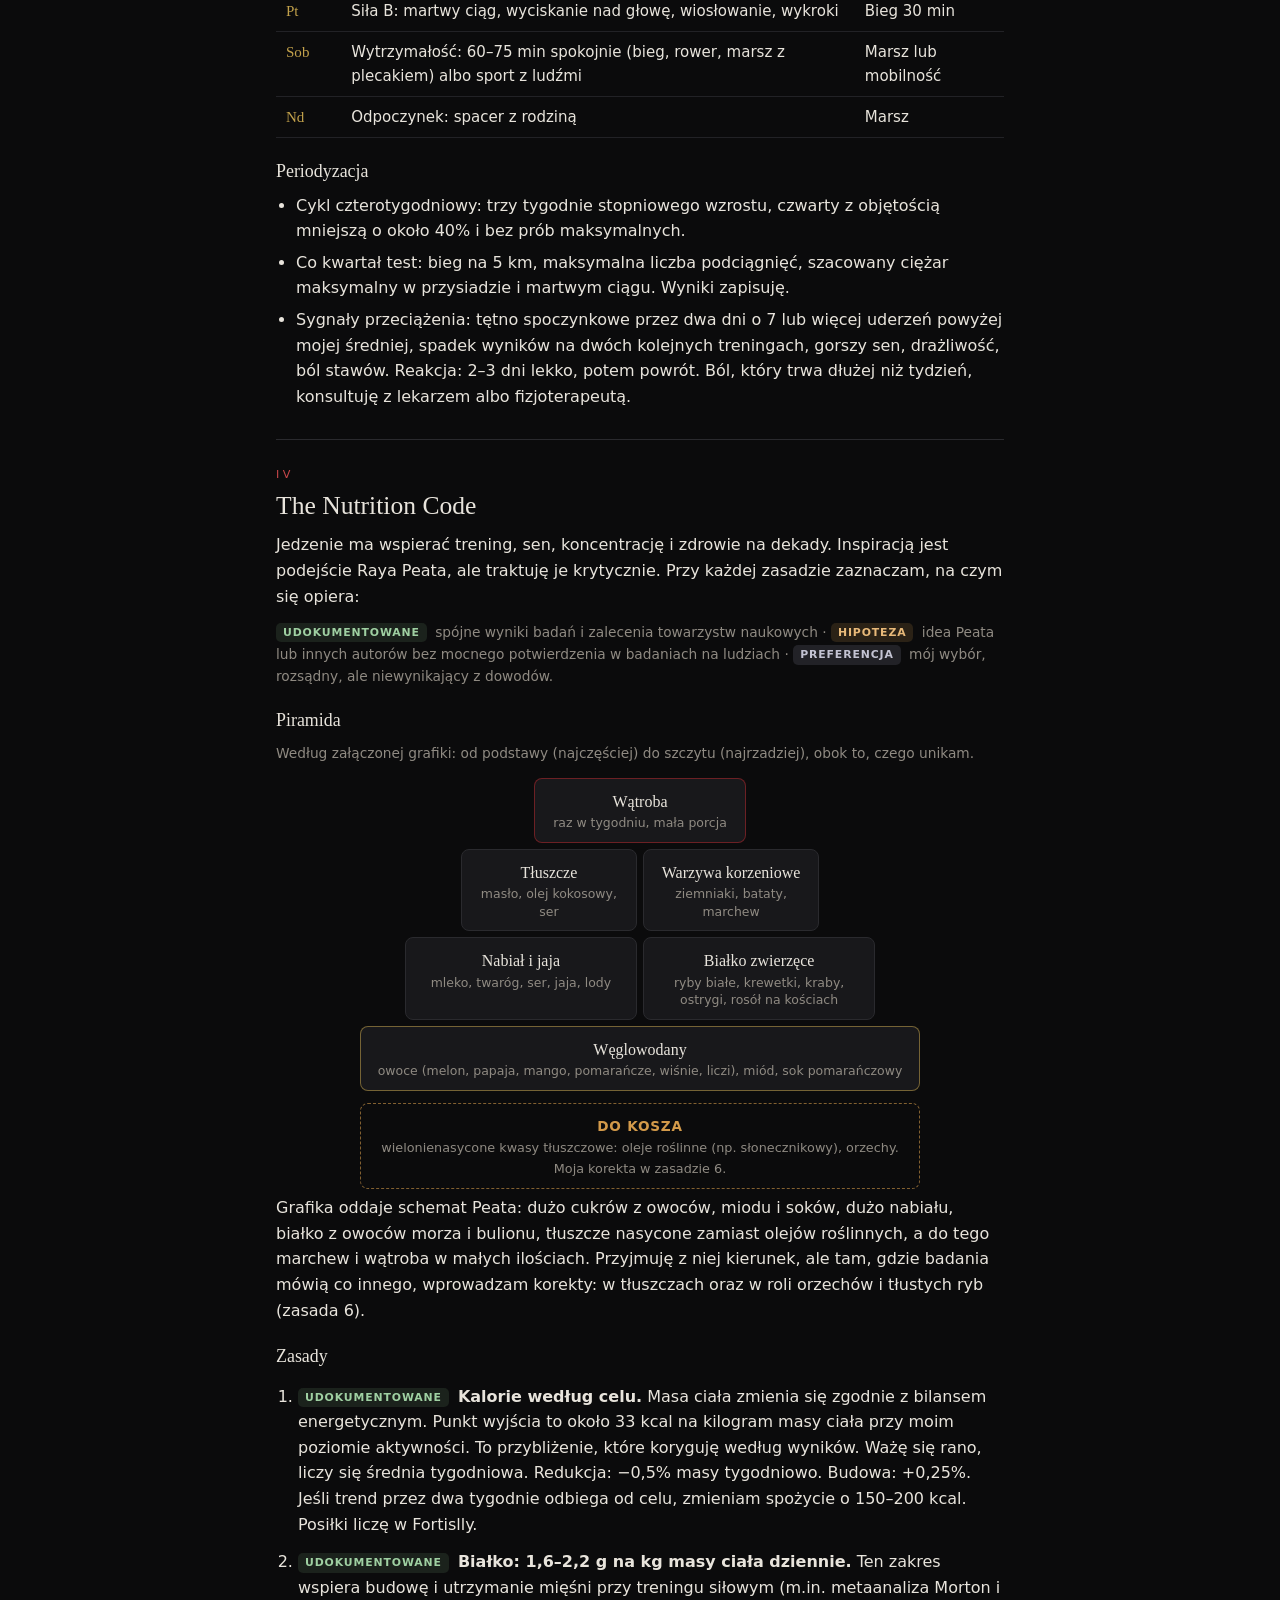
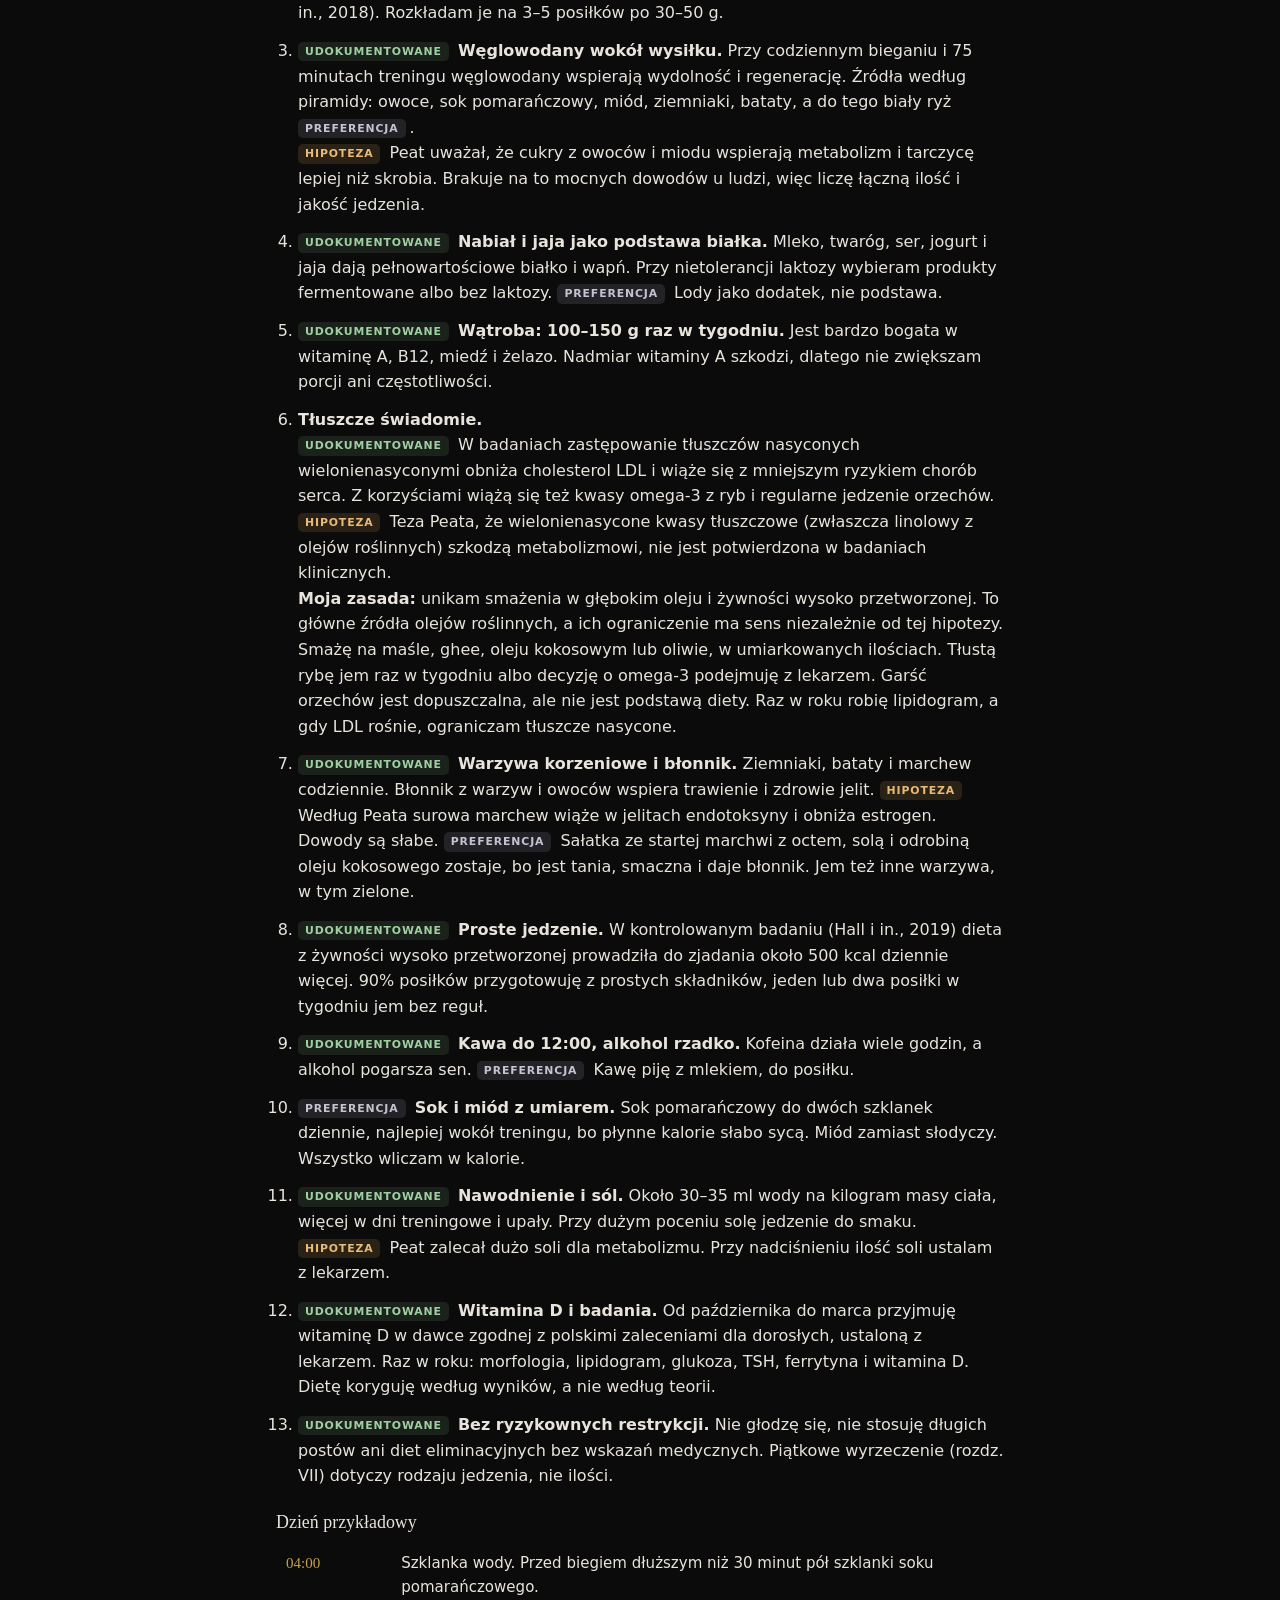
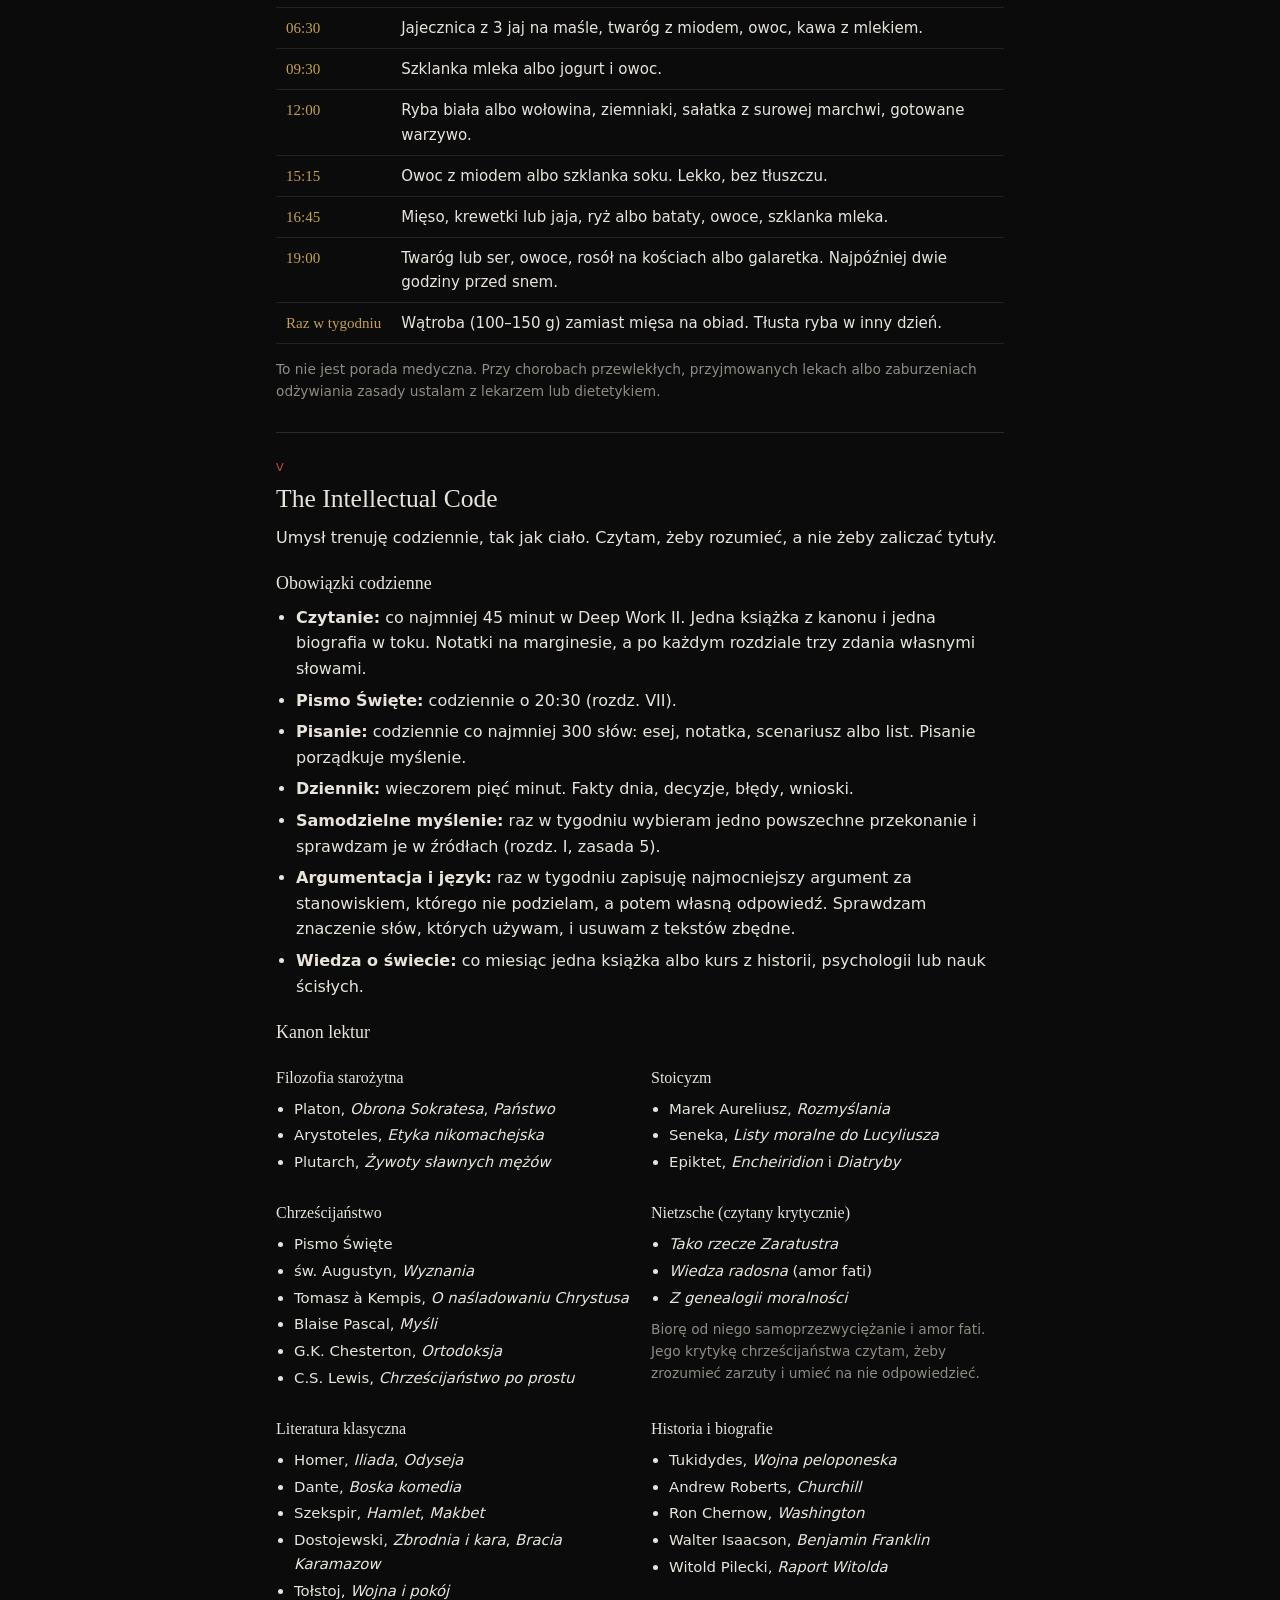
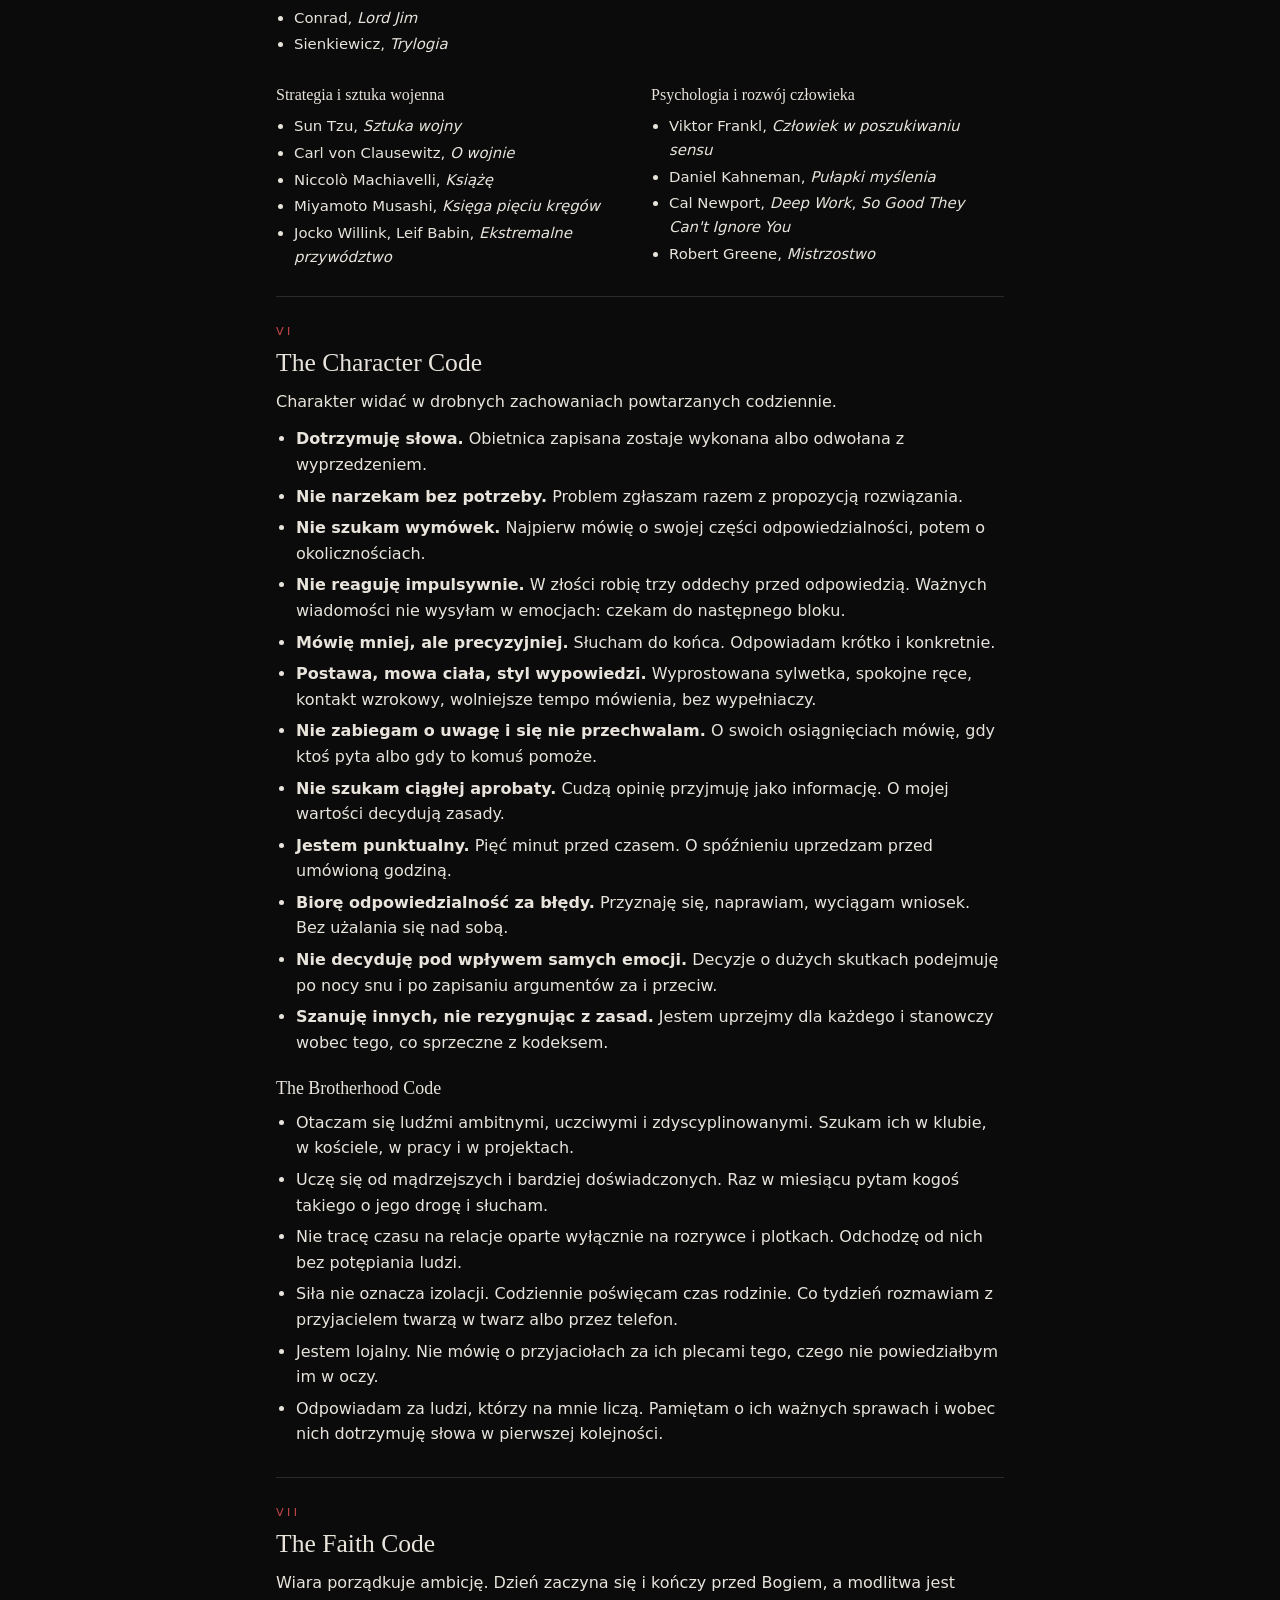
==== commit 05822dbe: "THE CODE: keep only the code, add wall download button Removes the Today, Review and Wall views and " ====
--- a/index.html
+++ b/index.html
@@ -9,50 +9,6 @@
   <link rel="stylesheet" href="./assets/style.css">
 </head>
 <body>
-<header class="top">
-  <div class="brand"><span class="mark">THE CODE</span><span class="sub">Architektura Życia</span></div>
-  <nav class="tabs" id="tabs" aria-label="Widoki">
-    <button type="button" data-view="today">Dziś</button>
-    <button type="button" data-view="code" class="on">Kodeks</button>
-    <button type="button" data-view="review">Przegląd</button>
-    <button type="button" data-view="wall">Ściana</button>
-  </nav>
-</header>
-
-<!-- ======================================================================= DZIŚ -->
-<main class="view" id="view-today" hidden>
-  <section class="card">
-    <div class="eyebrow" id="todayDate"></div>
-    <h2>Protokół dnia</h2>
-    <p class="dim small">Odhaczam bloki, które wykonałem. Zapis zostaje w tej przeglądarce.</p>
-    <div class="score"><b id="todayScore">0</b><span>/ <span id="todayMax">0</span></span><div class="bar"><i id="todayBar"></i></div></div>
-    <ol class="checklist" id="checklist"></ol>
-  </section>
-  <section class="card">
-    <h3>Na dziś</h3>
-    <label for="fMit">Najważniejsze zadanie dnia</label>
-    <input type="text" id="fMit" maxlength="200" placeholder="Jedno zadanie, które przesuwa cel kwartału">
-    <label for="fHard">Trudna rzecz</label>
-    <input type="text" id="fHard" maxlength="200" placeholder="Rzecz, której wolałbym uniknąć, zrobiona przed 12:00">
-    <label for="fMade">Co dziś stworzyłem</label>
-    <input type="text" id="fMade" maxlength="300" placeholder="Tekst, nagranie, część projektu…">
-    <label for="fSleep">Sen ostatniej nocy (godziny)</label>
-    <input type="text" id="fSleep" inputmode="decimal" maxlength="4" placeholder="np. 6.8">
-    <p class="warn small" id="sleepWarn" hidden>Poniżej 6 godzin: obowiązuje tryb ochronny snu (Kodeks, rozdz. II).</p>
-    <label for="fNote">Dziennik</label>
-    <textarea id="fNote" maxlength="4000" placeholder="Fakty dnia, błędy, wnioski. Bez ocen siebie: co się stało i co dalej."></textarea>
-  </section>
-  <section class="card">
-    <h3>Ostatnie 28 dni</h3>
-    <div class="grid" id="history"></div>
-    <p class="dim small">Liczba w kratce to procent wykonanych bloków. Pusta kratka to dzień bez zapisu.</p>
-  </section>
-  <section class="card oath-card">
-    <h3>Przysięga</h3>
-    <div class="oath" id="oathToday"></div>
-  </section>
-</main>
-
 <!-- ======================================================================= KODEKS -->
 <main class="view" id="view-code">
   <section class="doc preface">
@@ -460,7 +416,7 @@
   <section class="doc" id="s-review">
     <div class="eyebrow">X</div>
     <h2>The Weekly Review</h2>
-    <p>Niedziela, 17:30–18:15. Spokojnie, z dziennikiem i danymi z tygodnia. Formularz jest w zakładce „Przegląd”.</p>
+    <p>Niedziela, 17:30–18:15. Spokojnie, z dziennikiem i danymi z tygodnia.</p>
     <ol class="list">
       <li>Ile dni protokołu dotrzymałem, wliczając dni w wersji minimalnej?</li>
       <li>Ile wynosił średni sen? Ile było nocy krótszych niż 6 godzin i dlaczego?</li>
@@ -506,70 +462,11 @@
     <p class="dim small">Czytam ją każdego ranka o 04:00, na głos albo w ciszy.</p>
     <div class="oath" id="oathMain"></div>
   </section>
+
+  <div class="download"><a class="btn" href="./sciana.png" download="THE CODE - sciana.png">Pobierz ścianę (A4)</a></div>
 </main>
 
-<!-- ======================================================================= PRZEGLĄD -->
-<main class="view" id="view-review" hidden>
-  <section class="card">
-    <div class="eyebrow" id="reviewWeek"></div>
-    <h2>Przegląd tygodnia</h2>
-    <p class="dim small">Niedziela, 17:30–18:15. Odpowiedzi zapisują się w tej przeglądarce.</p>
-    <div class="stats" id="weekStats"></div>
-    <div id="reviewForm"></div>
-  </section>
-  <section class="card">
-    <h3>Poprzednie przeglądy</h3>
-    <div id="reviewList" class="dim small">Brak zapisanych przeglądów.</div>
-  </section>
-  <section class="card">
-    <h3>Kopia zapasowa</h3>
-    <p class="dim small">Dane są zapisane tylko na tym urządzeniu. Kopię warto co jakiś czas zapisać w bezpiecznym miejscu.</p>
-    <div class="row">
-      <button type="button" class="btn" id="btnExport">Zapisz kopię (JSON)</button>
-      <label class="btn file">Wczytaj kopię<input type="file" id="fileImport" accept="application/json,.json" hidden></label>
-    </div>
-    <p class="small" id="backupMsg" role="status"></p>
-    <div id="legacyBox" hidden>
-      <h4>Dane poprzedniej aplikacji (The Wayne Protocol)</h4>
-      <p class="dim small">Na tym urządzeniu są zapisy z poprzedniej aplikacji: protokół, dziennik i historia. Nie zostały usunięte. Możesz je zapisać do pliku.</p>
-      <button type="button" class="btn" id="btnLegacy">Zapisz dane Wayne Protocol</button>
-    </div>
-  </section>
-</main>
-
-<!-- ======================================================================= ŚCIANA -->
-<main class="view" id="view-wall" hidden>
-  <div class="wall-actions"><button type="button" class="btn gold" id="btnPrint">Drukuj stronę na ścianę</button><span class="dim small">A4, pionowo. W oknie druku wybierz „Zapisz jako PDF”, jeśli chcesz plik.</span></div>
-  <article class="wall" id="wall">
-    <header><h1>THE CODE</h1><p>Nie działam, bo mam ochotę. Działam, bo zdecydowałem, kim chcę być.</p></header>
-    <div class="wall-cols">
-      <div>
-        <h2>Zasady</h2>
-        <ol class="wall-rules" id="wallRules"></ol>
-      </div>
-      <div>
-        <h2>Dzień</h2>
-        <table class="wall-day">
-          <tr><th>04:00</th><td>Pobudka, modlitwa, przysięga</td></tr>
-          <tr><th>04:00–05:00</th><td>Bieg, zimny prysznic, plan dnia</td></tr>
-          <tr><th>05:00–05:30</th><td>Mobilność</td></tr>
-          <tr><th>05:30–06:30</th><td>Deep Work I</td></tr>
-          <tr><th>06:30–14:30</th><td>Praca i obowiązki, trudna rzecz przed 12:00</td></tr>
-          <tr><th>14:30–15:15</th><td>Jednostka twórcza</td></tr>
-          <tr><th>15:30–16:45</th><td>Trening</td></tr>
-          <tr><th>16:45–17:30</th><td>Regeneracja</td></tr>
-          <tr><th>17:30–19:00</th><td>Deep Work II, czytanie</td></tr>
-          <tr><th>19:00–20:30</th><td>Mobilność, wieczór, bez ekranów od 20:00</td></tr>
-          <tr><th>20:30–21:00</th><td>Pismo Święte, rachunek sumienia</td></tr>
-          <tr><th>21:00</th><td>Sen</td></tr>
-        </table>
-        <h2>Przysięga</h2>
-        <div class="oath" id="oathWall"></div>
-      </div>
-    </div>
-  </article>
-</main>
-
+<script src="./assets/code-data.js"></script>
 <script src="./assets/app.js"></script>
 </body>
 </html>
--- a/assets/style.css
+++ b/assets/style.css
@@ -11,15 +11,6 @@
 body { min-height: 100vh; line-height: 1.6; }
 a { color: var(--text); text-decoration-color: var(--accent); text-underline-offset: 3px; }
 
-.top { position: sticky; top: 0; z-index: 5; background: rgba(11, 11, 12, .94); backdrop-filter: blur(8px); border-bottom: 1px solid var(--line);
-  padding: calc(10px + env(safe-area-inset-top)) 16px 10px; display: flex; align-items: center; justify-content: space-between; gap: 12px; flex-wrap: wrap; }
-.brand { display: flex; align-items: baseline; gap: 10px; }
-.mark { font-family: var(--serif); letter-spacing: .32em; font-size: .95rem; }
-.sub { font-size: .7rem; letter-spacing: .2em; text-transform: uppercase; color: var(--dim); }
-.tabs { display: flex; gap: 4px; }
-.tabs button { appearance: none; background: transparent; color: var(--dim); border: 1px solid transparent; border-radius: 8px; padding: 7px 11px; font: inherit; font-size: .85rem; cursor: pointer; min-height: 36px; }
-.tabs button.on { color: var(--text); border-color: var(--line); background: var(--panel2); }
-.tabs button:hover { color: var(--text); }
 
 .view { max-width: 760px; margin: 0 auto; padding: 22px 16px calc(48px + env(safe-area-inset-bottom)); }
 .card { background: var(--panel); border: 1px solid var(--line); border-radius: 12px; padding: 18px; margin-bottom: 14px; }
@@ -39,7 +30,7 @@
 /* dokument */
 .toc ol { margin: 0; padding-left: 0; list-style: none; columns: 2; column-gap: 18px; }
 .toc li { padding: 3px 0; break-inside: avoid; font-size: .92rem; }
-.doc { padding: 26px 0 18px; border-top: 1px solid var(--line); scroll-margin-top: 110px; }
+.doc { padding: 26px 0 18px; border-top: 1px solid var(--line); scroll-margin-top: 16px; }
 .doc.preface { border-top: 0; padding-top: 8px; }
 .rules { list-style: none; counter-reset: r; padding: 0; margin: 0; }
 .rules > li { counter-increment: r; position: relative; padding: 16px 0 6px 46px; border-bottom: 1px solid #1d1d20; }
@@ -83,44 +74,22 @@
 .levels div { display: grid; grid-template-columns: 90px 1fr; gap: 12px; border-left: 2px solid var(--accent); padding: 6px 0 6px 12px; }
 .levels b { font-family: var(--serif); font-weight: 400; color: var(--gold); }
 .oath p { font-family: var(--serif); font-size: 1.12rem; margin: 0 0 6px; }
-.oath-card .oath p { font-size: 1.02rem; }
 
-/* dziś */
-.score { display: flex; align-items: baseline; gap: 6px; margin: 4px 0 10px; flex-wrap: wrap; }
-.score b { font-family: var(--serif); font-size: 2.2rem; font-weight: 400; } .score > span { color: var(--dim); }
-.bar { flex-basis: 100%; height: 4px; background: var(--line); border-radius: 2px; overflow: hidden; }
-.bar i { display: block; height: 100%; width: 0; background: var(--accent2); transition: width .2s; }
-.checklist { list-style: none; padding: 0; margin: 0; }
-.checklist li { display: flex; gap: 10px; align-items: flex-start; padding: 9px 0; border-bottom: 1px solid #1d1d20; }
-.checklist input { width: 20px; height: 20px; margin-top: 3px; accent-color: var(--accent); flex: 0 0 auto; }
-.checklist label { display: flex; flex-direction: column; cursor: pointer; text-transform: none; letter-spacing: 0; font-size: .95rem; color: var(--text); margin: 0; }
-.checklist .time { font-family: var(--serif); color: var(--gold); font-size: .82rem; }
-label { display: block; font-size: .72rem; letter-spacing: .14em; text-transform: uppercase; color: var(--dim); margin: 14px 0 6px; }
-input[type=text], textarea { width: 100%; background: #0e0e10; border: 1px solid var(--line); color: var(--text); border-radius: 9px; padding: 10px 12px; font: inherit; font-size: 16px; }
-textarea { min-height: 90px; resize: vertical; line-height: 1.45; }
-input:focus, textarea:focus { outline: none; border-color: var(--accent2); }
-.grid { display: grid; grid-template-columns: repeat(7, 1fr); gap: 5px; }
-.cell { aspect-ratio: 1; border-radius: 6px; border: 1px solid var(--line); background: #0e0e10; display: flex; align-items: center; justify-content: center; font-size: .72rem; color: var(--dim); }
-.cell.hi { background: rgba(163, 38, 42, .85); color: #fff; border-color: transparent; }
-.cell.mid { background: rgba(163, 38, 42, .45); color: #f2dede; border-color: transparent; }
-.cell.lo { background: rgba(163, 38, 42, .18); color: var(--text); }
-.cell.now { outline: 2px solid var(--gold); outline-offset: 1px; }
 
-/* przegląd */
-.stats { display: grid; grid-template-columns: repeat(4, 1fr); gap: 8px; margin: 10px 0 4px; }
-.stat { background: #0e0e10; border: 1px solid var(--line); border-radius: 9px; padding: 9px 6px; text-align: center; }
-.stat b { display: block; font-family: var(--serif); font-weight: 400; font-size: 1.3rem; }
-.stat span { font-size: .66rem; letter-spacing: .08em; text-transform: uppercase; color: var(--dim); }
-#reviewForm label { text-transform: none; letter-spacing: 0; font-size: .9rem; color: var(--text); }
-details.past { border-top: 1px solid var(--line); padding: 8px 0; } details.past summary { cursor: pointer; color: var(--text); }
-details.past p { white-space: pre-wrap; color: var(--text); }
-.row { display: flex; gap: 10px; flex-wrap: wrap; }
-.btn { appearance: none; display: inline-flex; align-items: center; justify-content: center; border: 1px solid var(--line); background: var(--panel2); color: var(--text); border-radius: 9px; padding: 10px 14px; font: inherit; font-weight: 600; font-size: .9rem; cursor: pointer; min-height: 42px; text-transform: none; letter-spacing: 0; margin: 0; }
+/* pobranie ściany */
+.download { border-top: 1px solid var(--line); padding: 26px 0 8px; text-align: center; }
+.btn { appearance: none; display: inline-flex; align-items: center; justify-content: center; border: 1px solid var(--line); background: var(--panel2); color: var(--text); border-radius: 9px; padding: 11px 18px; font: inherit; font-weight: 600; font-size: .92rem; cursor: pointer; min-height: 44px; text-decoration: none; }
 .btn:hover { border-color: var(--accent2); }
-.btn.gold { background: var(--accent); border-color: transparent; color: #fff; }
 
+/* ściana (wall.html → sciana.png, A4 794 × 1123 px przy 96 dpi, marginesy 12 mm) */
+body.wall-src { background: #fff; width: 794px; min-height: 1123px; padding: 45px; }
+body.wall-src .wall { padding: 0; border-radius: 0; background: #fff; }
+body.wall-src .wall h1 { font-size: 40px; } body.wall-src .wall header p { font-size: 16px; }
+body.wall-src .wall h2 { font-size: 12px; margin-top: 4px; }
+body.wall-src .wall-rules { font-size: 14px; line-height: 1.38; } body.wall-src .wall-rules li { margin-bottom: 5px; }
+body.wall-src .wall-day { font-size: 13.3px; } body.wall-src .wall-day th, body.wall-src .wall-day td { padding: 4px 6px; }
+body.wall-src .wall .oath p { font-size: 14.6px; margin-bottom: 5px; }
 /* ściana */
-.wall-actions { display: flex; gap: 12px; align-items: center; flex-wrap: wrap; margin-bottom: 14px; }
 .wall { background: #f4f1ea; color: #141414; border-radius: 6px; padding: 28px 26px; }
 .wall header { text-align: center; border-bottom: 2px solid #141414; padding-bottom: 10px; margin-bottom: 14px; }
 .wall h1 { font-size: 2rem; margin: 0; letter-spacing: .3em; }
@@ -135,23 +104,8 @@
 
 @media (max-width: 600px) {
   .toc ol { columns: 1; } .canon { grid-template-columns: 1fr; }
-  .wall-cols { grid-template-columns: 1fr; } .stats { grid-template-columns: repeat(2, 1fr); }
   .tier.t1 { width: 60%; } .tier.t2 { width: 86%; } .tier.t3 { width: 100%; }
   .rules > li { padding-left: 38px; } h1 { font-size: 2rem; }
   .levels div { grid-template-columns: 70px 1fr; }
 }
 
-@media print {
-  @page { size: A4 portrait; margin: 12mm; }
-  html, body { background: #fff !important; color: #000; }
-  .top, .wall-actions, .card .btn, #legacyBox { display: none !important; }
-  .view { max-width: none; padding: 0; }
-  .wall { border-radius: 0; padding: 0; background: #fff; }
-  .doc, .card { break-inside: auto; color: #000; background: #fff; border-color: #ccc; }
-  body.print-wall .view:not(#view-wall) { display: none !important; }
-  .wall h1 { font-size: 30pt; } .wall header p { font-size: 12pt; }
-  .wall h2 { font-size: 9pt; margin-top: 4px; }
-  .wall-rules { font-size: 10.5pt; line-height: 1.38; } .wall-rules li { margin-bottom: 5px; }
-  .wall-day { font-size: 10pt; } .wall-day th, .wall-day td { padding: 4px 6px; }
-  .wall .oath p { font-size: 11pt; margin-bottom: 5px; }
-}
